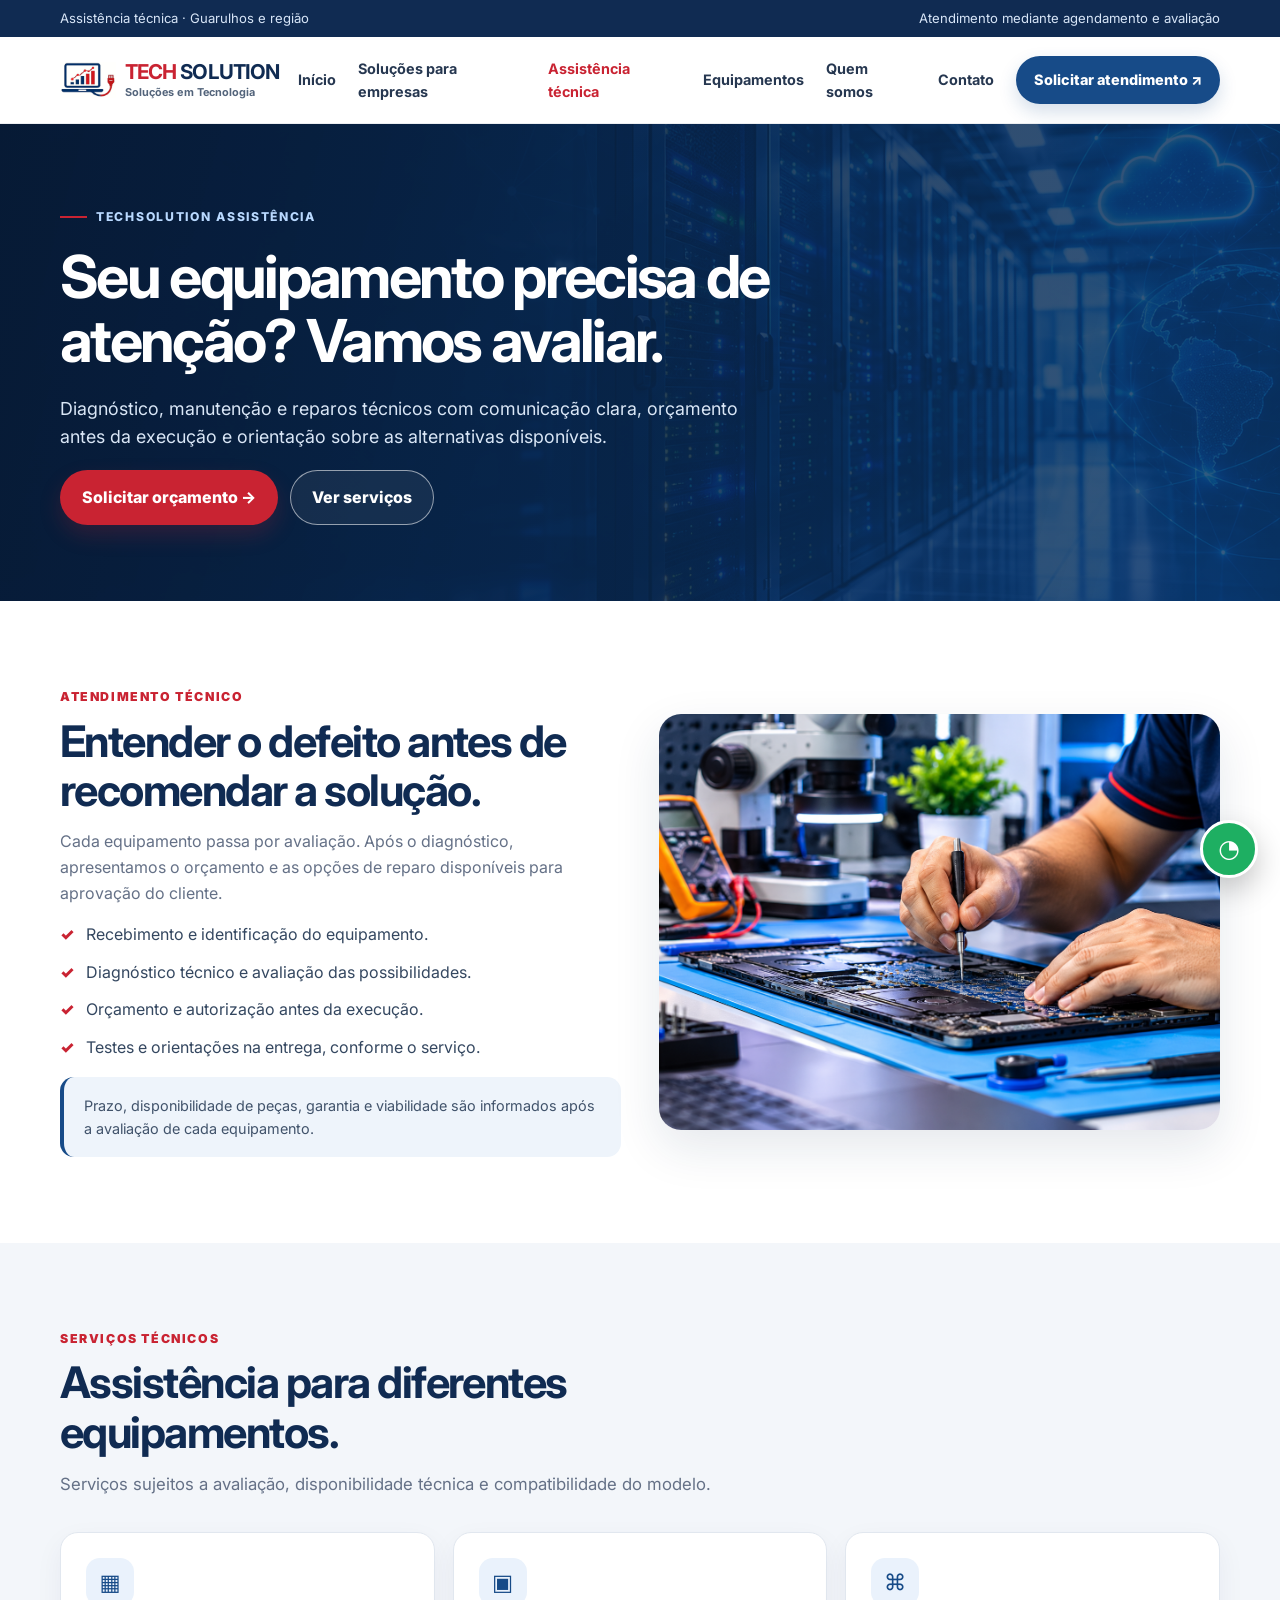
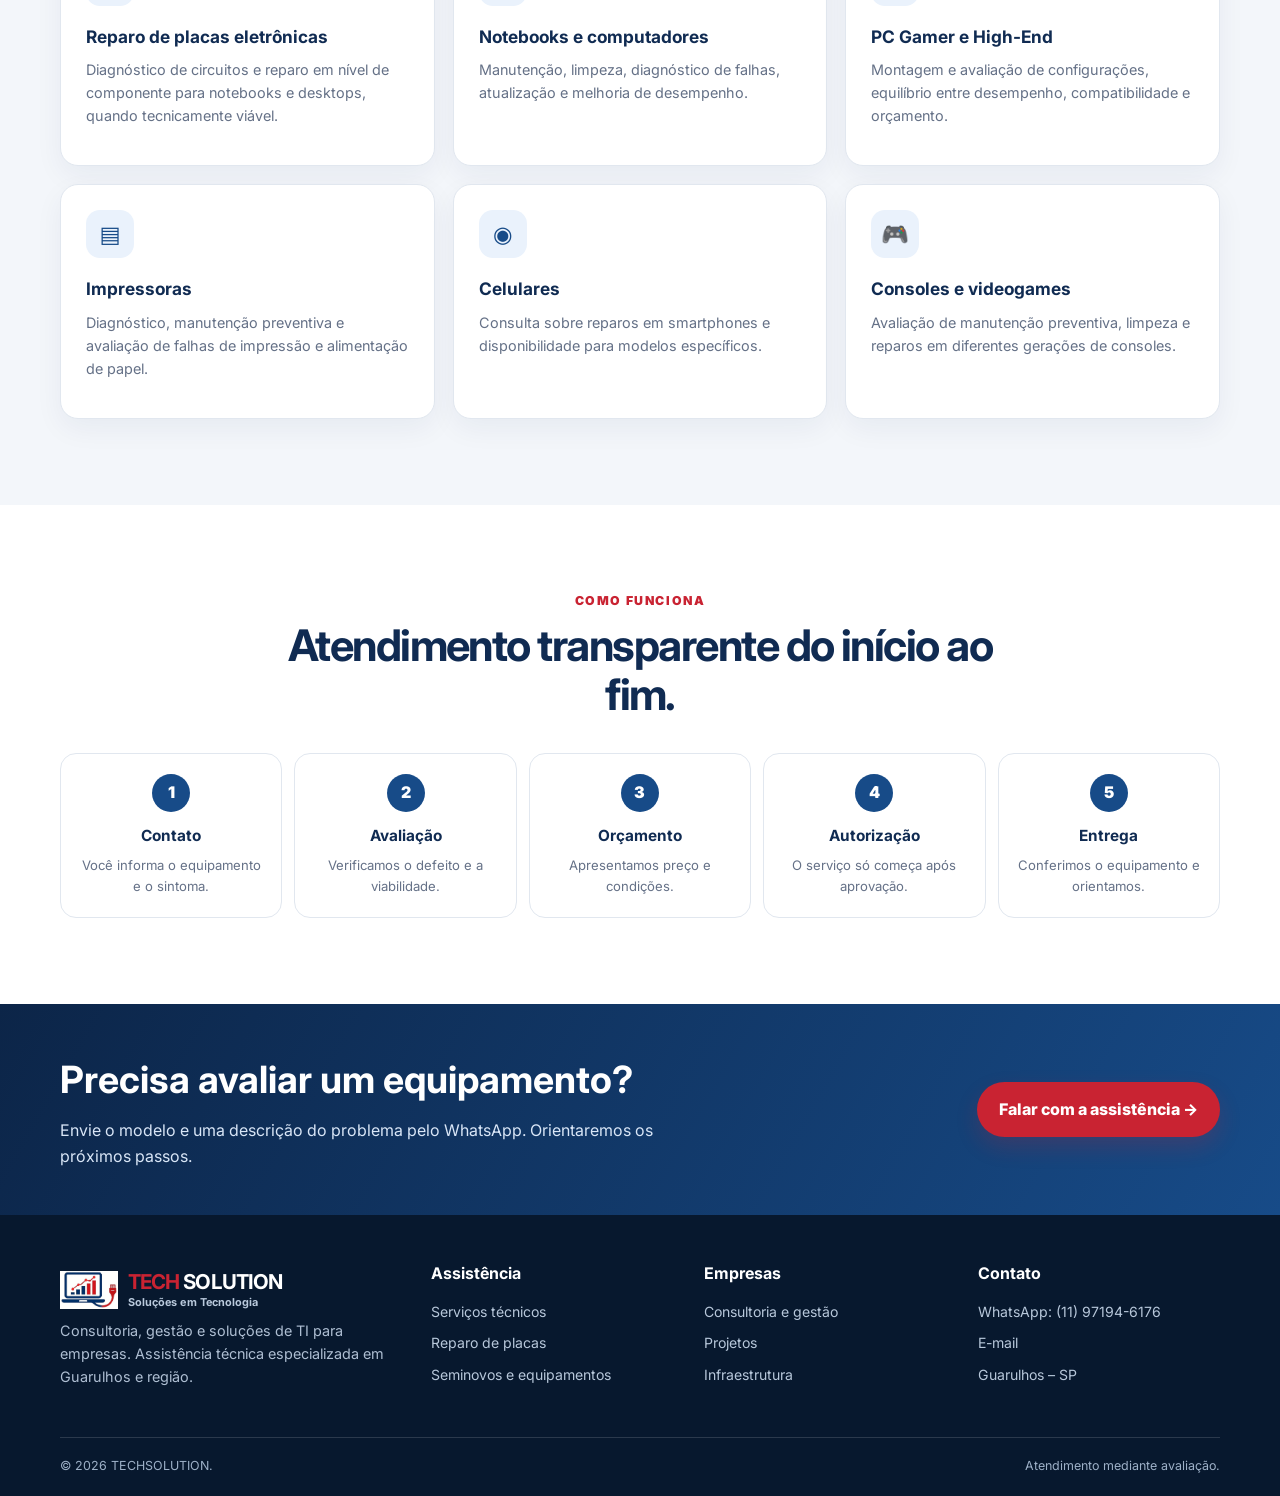
==== techsolution_site_v1/assistencia.html @ a8b88df7 "Backup inicial do projeto TECHSOLUTION" ====
<!doctype html><html lang="pt-BR"><head><meta charset="utf-8"><meta name="viewport" content="width=device-width, initial-scale=1"><meta name="description" content="Assistência técnica TECHSOLUTION em Guarulhos: diagnóstico, manutenção e reparos em notebooks, computadores, placas e equipamentos."><title>Assistência Técnica | TECHSOLUTION</title><link rel="preconnect" href="https://fonts.googleapis.com"><link rel="preconnect" href="https://fonts.gstatic.com" crossorigin><link href="https://fonts.googleapis.com/css2?family=Inter:wght@400;500;600;700;800;900&display=swap" rel="stylesheet"><link rel="stylesheet" href="assets/site.css"></head><body>
<div class="topline"><div class="container"><span>Assistência técnica · Guarulhos e região</span><span>Atendimento mediante agendamento e avaliação</span></div></div><header class="site-header"><div class="container nav-wrap"><a class="brand" href="index.html"><img src="assets/logo-simbolo.png" alt="Símbolo original da TECHSOLUTION"><span class="brand-copy"><b><i>TECH</i> SOLUTION</b><small>Soluções em Tecnologia</small></span></a><button class="menu-toggle" aria-expanded="false">☰ Menu</button><nav class="nav"><a href="index.html">Início</a><a href="empresas.html">Soluções para empresas</a><a class="active" href="assistencia.html">Assistência técnica</a><a href="equipamentos.html">Equipamentos</a><a href="sobre.html">Quem somos</a><a href="contato.html">Contato</a></nav><a class="nav-cta" href="https://wa.me/5511971946176?text=Ol%C3%A1%2C%20preciso%20de%20assist%C3%AAncia%20t%C3%A9cnica." target="_blank" rel="noopener">Solicitar atendimento ↗</a></div></header>
<main><section class="page-hero"><div class="container"><span class="eyebrow">TECHSOLUTION ASSISTÊNCIA</span><h1>Seu equipamento precisa de atenção? Vamos avaliar.</h1><p>Diagnóstico, manutenção e reparos técnicos com comunicação clara, orçamento antes da execução e orientação sobre as alternativas disponíveis.</p><div class="actions"><a class="btn btn-red" href="https://wa.me/5511971946176?text=Ol%C3%A1%2C%20gostaria%20de%20solicitar%20um%20or%C3%A7amento%20de%20assist%C3%AAncia%20t%C3%A9cnica." target="_blank" rel="noopener">Solicitar orçamento →</a><a class="btn btn-outline-light" href="#servicos">Ver serviços</a></div></div></section>
<section class="section"><div class="container two-col"><div><div class="kicker">Atendimento técnico</div><h2>Entender o defeito antes de recomendar a solução.</h2><p style="color:var(--muted)">Cada equipamento passa por avaliação. Após o diagnóstico, apresentamos o orçamento e as opções de reparo disponíveis para aprovação do cliente.</p><ul class="checklist"><li>Recebimento e identificação do equipamento.</li><li>Diagnóstico técnico e avaliação das possibilidades.</li><li>Orçamento e autorização antes da execução.</li><li>Testes e orientações na entrega, conforme o serviço.</li></ul><div class="notice">Prazo, disponibilidade de peças, garantia e viabilidade são informados após a avaliação de cada equipamento.</div></div><img class="service-photo" src="assets/assistencia-laboratorio.png" alt="Imagem ilustrativa de reparo técnico em placa eletrônica"></div></section>
<section class="section section-soft" id="servicos"><div class="container"><div class="section-head"><div class="kicker">Serviços técnicos</div><h2>Assistência para diferentes equipamentos.</h2><p>Serviços sujeitos a avaliação, disponibilidade técnica e compatibilidade do modelo.</p></div><div class="service-grid"><article class="service-card" id="placas"><div class="service-icon">▦</div><h3>Reparo de placas eletrônicas</h3><p>Diagnóstico de circuitos e reparo em nível de componente para notebooks e desktops, quando tecnicamente viável.</p></article><article class="service-card"><div class="service-icon">▣</div><h3>Notebooks e computadores</h3><p>Manutenção, limpeza, diagnóstico de falhas, atualização e melhoria de desempenho.</p></article><article class="service-card"><div class="service-icon">⌘</div><h3>PC Gamer e High-End</h3><p>Montagem e avaliação de configurações, equilíbrio entre desempenho, compatibilidade e orçamento.</p></article><article class="service-card"><div class="service-icon">▤</div><h3>Impressoras</h3><p>Diagnóstico, manutenção preventiva e avaliação de falhas de impressão e alimentação de papel.</p></article><article class="service-card"><div class="service-icon">◉</div><h3>Celulares</h3><p>Consulta sobre reparos em smartphones e disponibilidade para modelos específicos.</p></article><article class="service-card"><div class="service-icon">🎮</div><h3>Consoles e videogames</h3><p>Avaliação de manutenção preventiva, limpeza e reparos em diferentes gerações de consoles.</p></article></div></div></section>
<section class="section"><div class="container"><div class="section-head center"><div class="kicker">Como funciona</div><h2>Atendimento transparente do início ao fim.</h2></div><div class="process-grid"><div class="process-step"><div class="process-number">1</div><h3>Contato</h3><p>Você informa o equipamento e o sintoma.</p></div><div class="process-step"><div class="process-number">2</div><h3>Avaliação</h3><p>Verificamos o defeito e a viabilidade.</p></div><div class="process-step"><div class="process-number">3</div><h3>Orçamento</h3><p>Apresentamos preço e condições.</p></div><div class="process-step"><div class="process-number">4</div><h3>Autorização</h3><p>O serviço só começa após aprovação.</p></div><div class="process-step"><div class="process-number">5</div><h3>Entrega</h3><p>Conferimos o equipamento e orientamos.</p></div></div></div></section>
<section class="split-band"><div class="container"><div><h2>Precisa avaliar um equipamento?</h2><p>Envie o modelo e uma descrição do problema pelo WhatsApp. Orientaremos os próximos passos.</p></div><a class="btn btn-red" href="https://wa.me/5511971946176?text=Ol%C3%A1%2C%20quero%20avaliar%20um%20equipamento." target="_blank" rel="noopener">Falar com a assistência →</a></div></section></main>
<footer class="site-footer"><div class="container"><div class="footer-grid"><div class="footer-brand"><a class="brand" href="index.html"><img src="assets/logo-simbolo.png" alt="Símbolo TECHSOLUTION"><span class="brand-copy"><b><i>TECH</i> SOLUTION</b><small>Soluções em Tecnologia</small></span></a><p>Consultoria, gestão e soluções de TI para empresas. Assistência técnica especializada em Guarulhos e região.</p></div><div><h4>Assistência</h4><div class="footer-links"><a href="#servicos">Serviços técnicos</a><a href="#placas">Reparo de placas</a><a href="equipamentos.html">Seminovos e equipamentos</a></div></div><div><h4>Empresas</h4><div class="footer-links"><a href="empresas.html">Consultoria e gestão</a><a href="empresas.html#projetos">Projetos</a><a href="empresas.html#infraestrutura">Infraestrutura</a></div></div><div><h4>Contato</h4><div class="footer-links"><a href="https://wa.me/5511971946176">WhatsApp: (11) 97194-6176</a><a href="mailto:atendimento.techsolution@gmail.com">E-mail</a><span>Guarulhos – SP</span></div></div></div><div class="footer-bottom"><span>© <span data-year></span> TECHSOLUTION.</span><span>Atendimento mediante avaliação.</span></div></div></footer><a class="whatsapp-float" href="https://wa.me/5511971946176" aria-label="WhatsApp">◔</a><script src="assets/site.js"></script></body></html>
---- techsolution_site_v1/assets/site.css ----
:root{
  --navy:#102b52;--blue:#174b88;--blue2:#2367ad;--red:#c92332;--ink:#172338;--muted:#657187;
  --soft:#f3f6fa;--line:#e1e7ef;--white:#fff;--shadow:0 18px 48px rgba(16,43,82,.11);--radius:22px;
}
*{box-sizing:border-box}html{scroll-behavior:smooth}body{margin:0;font-family:Inter,Manrope,system-ui,-apple-system,"Segoe UI",sans-serif;color:var(--ink);background:#fff;line-height:1.6}a{color:inherit;text-decoration:none}img{max-width:100%;display:block}button,input,textarea,select{font:inherit}.container{width:min(1160px,calc(100% - 44px));margin:auto}.topline{background:var(--navy);color:#d8e6f8;font-size:.82rem;padding:8px 0}.topline .container{display:flex;justify-content:space-between;gap:16px;flex-wrap:wrap}.site-header{position:sticky;top:0;z-index:50;background:rgba(255,255,255,.96);backdrop-filter:blur(14px);border-bottom:1px solid rgba(16,43,82,.08)}.nav-wrap{min-height:86px;display:flex;align-items:center;justify-content:space-between;gap:22px}.brand{display:flex;align-items:center;min-width:205px}.brand img{width:205px;height:auto;max-height:68px;object-fit:contain;object-position:left center}.nav{display:flex;align-items:center;gap:22px;font-size:.9rem;font-weight:700;color:#263750}.nav a{transition:.2s}.nav a:hover,.nav a.active{color:var(--red)}.nav-cta{display:flex;align-items:center;gap:9px;background:var(--blue);color:#fff;padding:12px 18px;border-radius:999px;font-weight:800;font-size:.9rem;white-space:nowrap;box-shadow:0 8px 18px rgba(23,75,136,.18)}.menu-toggle{display:none;border:1px solid var(--line);background:#fff;border-radius:12px;padding:10px 12px;color:var(--navy);font-weight:800}.hero{position:relative;overflow:hidden;background:var(--navy);color:#fff;isolation:isolate}.hero:before{content:"";position:absolute;inset:0;background:linear-gradient(90deg,rgba(6,24,49,.97) 0%,rgba(8,35,72,.91) 43%,rgba(7,31,65,.18) 100%),url('hero-datacenter.png') center/cover no-repeat;z-index:-1}.hero-grid{min-height:520px;display:grid;grid-template-columns:1.04fr .96fr;align-items:center;gap:36px;padding:70px 0}.eyebrow{display:inline-flex;gap:9px;align-items:center;color:#b9d9ff;text-transform:uppercase;letter-spacing:.14em;font-weight:800;font-size:.76rem}.eyebrow:before{content:"";width:27px;height:2px;background:var(--red)}h1,h2,h3,p{margin-top:0}h1{font-size:clamp(2.35rem,5vw,4.2rem);line-height:1.08;letter-spacing:-.045em;margin:18px 0 22px;max-width:760px}h1 em{font-style:normal;color:#ff4c58}.hero-copy>p{font-size:1.18rem;color:#dbe8f8;max-width:610px;margin-bottom:28px}.actions{display:flex;flex-wrap:wrap;gap:12px}.btn{display:inline-flex;align-items:center;justify-content:center;gap:10px;padding:14px 21px;border-radius:999px;font-weight:800;border:1px solid transparent;transition:.2s;cursor:pointer}.btn:hover{transform:translateY(-2px)}.btn-red{background:var(--red);color:#fff;box-shadow:0 10px 22px rgba(201,35,50,.2)}.btn-outline-light{border-color:rgba(255,255,255,.55);color:#fff;background:rgba(255,255,255,.06)}.btn-blue{background:var(--blue);color:#fff}.btn-outline{border-color:#cbd7e5;color:var(--blue);background:#fff}.hero-note{margin-top:26px;display:flex;gap:18px;flex-wrap:wrap;color:#d2e1f4;font-size:.85rem}.hero-note span{display:flex;gap:8px;align-items:center}.hero-note b{color:#fff}.hero-visual{min-height:300px;display:flex;align-items:end;justify-content:flex-end}.hero-chip{background:rgba(8,25,50,.72);border:1px solid rgba(255,255,255,.22);backdrop-filter:blur(12px);border-radius:18px;padding:17px 20px;max-width:270px;box-shadow:0 20px 45px rgba(0,0,0,.2)}.hero-chip strong{display:block;font-size:1.3rem}.hero-chip span{font-size:.88rem;color:#d6e6f8}.trust-strip{background:#071b36;color:#fff}.trust-grid{display:grid;grid-template-columns:repeat(4,1fr)}.trust-item{padding:18px 16px;display:flex;gap:12px;align-items:center;border-right:1px solid rgba(255,255,255,.2);font-size:.9rem;font-weight:700}.trust-item:last-child{border:0}.trust-icon{font-size:1.25rem;color:#ff6670}.section{padding:86px 0}.section-soft{background:var(--soft)}.section-head{max-width:720px;margin-bottom:34px}.section-head.center{text-align:center;margin-left:auto;margin-right:auto}.kicker{color:var(--red);font-size:.77rem;font-weight:900;letter-spacing:.13em;text-transform:uppercase;margin-bottom:10px}.section h2{font-size:clamp(1.9rem,3.4vw,3rem);line-height:1.13;letter-spacing:-.035em;color:var(--navy);margin-bottom:14px}.section-head p{color:var(--muted);font-size:1.05rem;margin-bottom:0}.audience-grid{display:grid;grid-template-columns:1fr 1fr;gap:22px}.audience-card{display:grid;grid-template-columns:42% 58%;background:#fff;border:1px solid var(--line);border-radius:var(--radius);overflow:hidden;box-shadow:var(--shadow);min-height:275px}.audience-card img{height:100%;width:100%;object-fit:cover}.audience-content{padding:28px;display:flex;flex-direction:column;align-items:flex-start;justify-content:center}.audience-content .mini-label{font-size:.73rem;font-weight:900;text-transform:uppercase;letter-spacing:.12em;color:var(--red)}.audience-content h3{font-size:1.45rem;color:var(--navy);margin:8px 0}.audience-content p{color:var(--muted);font-size:.94rem;margin-bottom:18px}.about-grid{display:grid;grid-template-columns:.94fr 1.06fr;gap:52px;align-items:center}.founder-photo{position:relative}.founder-photo img{width:100%;aspect-ratio:1.45/1;object-fit:cover;object-position:center 38%;border-radius:26px;box-shadow:var(--shadow);border:7px solid #fff}.photo-note{font-size:.78rem;color:var(--muted);margin:10px 4px 0}.about-content p{color:var(--muted)}.founder-signature{border-left:3px solid var(--red);padding:3px 0 3px 16px;margin:24px 0}.founder-signature strong{display:block;color:var(--navy);font-size:1.05rem}.founder-signature span{color:var(--muted);font-size:.9rem}.feature-list{display:grid;grid-template-columns:1fr 1fr;gap:14px;margin-top:24px}.feature{display:flex;gap:11px;align-items:flex-start;font-weight:700;color:#31435c;font-size:.9rem}.feature i{font-style:normal;color:var(--red);font-weight:900}.service-grid{display:grid;grid-template-columns:repeat(3,1fr);gap:18px}.service-card{background:#fff;border:1px solid var(--line);border-radius:18px;padding:25px;box-shadow:0 10px 28px rgba(16,43,82,.055);transition:.2s}.service-card:hover{transform:translateY(-4px);box-shadow:var(--shadow)}.service-icon{width:48px;height:48px;border-radius:14px;background:#eaf2fc;color:var(--blue);display:grid;place-items:center;font-size:1.4rem;margin-bottom:17px}.service-card h3{color:var(--navy);font-size:1.08rem;margin-bottom:8px}.service-card p{color:var(--muted);font-size:.9rem;margin-bottom:13px}.text-link{font-weight:900;color:var(--blue);font-size:.89rem}.text-link:hover{color:var(--red)}.split-band{background:linear-gradient(120deg,#0c2548,#174b88);color:#fff;padding:46px 0}.split-band .container{display:flex;justify-content:space-between;align-items:center;gap:28px}.split-band h2{color:#fff;margin:0 0 8px;font-size:clamp(1.5rem,3vw,2.35rem)}.split-band p{margin:0;color:#d9e6f7;max-width:650px}.process-grid{display:grid;grid-template-columns:repeat(5,1fr);gap:12px}.process-step{background:#fff;border:1px solid var(--line);border-radius:16px;padding:20px 16px;text-align:center}.process-number{width:38px;height:38px;border-radius:50%;background:var(--blue);color:#fff;display:grid;place-items:center;margin:0 auto 12px;font-weight:900}.process-step h3{font-size:.96rem;color:var(--navy);margin-bottom:6px}.process-step p{font-size:.82rem;color:var(--muted);margin:0}.contact-grid{display:grid;grid-template-columns:.85fr 1.15fr;gap:26px}.contact-panel{background:var(--navy);color:#fff;border-radius:var(--radius);padding:32px}.contact-panel h2{color:#fff}.contact-panel p{color:#d4e3f5}.contact-detail{padding:14px 0;border-top:1px solid rgba(255,255,255,.15);font-size:.93rem}.contact-detail strong{display:block;color:#fff}.contact-form{background:#fff;border:1px solid var(--line);border-radius:var(--radius);padding:32px;box-shadow:var(--shadow)}.form-grid{display:grid;grid-template-columns:1fr 1fr;gap:16px}.field{display:flex;flex-direction:column;gap:7px}.field.full{grid-column:1/-1}.field label{font-weight:800;font-size:.85rem;color:#31435c}.field input,.field select,.field textarea{border:1px solid #d4deea;background:#fbfcfe;border-radius:11px;padding:13px 14px;outline:none;color:var(--ink)}.field input:focus,.field select:focus,.field textarea:focus{border-color:var(--blue2);box-shadow:0 0 0 3px rgba(35,103,173,.1)}.field textarea{min-height:120px;resize:vertical}.form-help{font-size:.78rem;color:var(--muted);margin:12px 0 18px}.site-footer{background:#07182e;color:#d7e3f3;padding:46px 0 20px}.footer-grid{display:grid;grid-template-columns:1.4fr 1fr 1fr 1fr;gap:32px}.footer-brand img{width:190px;background:#fff;border-radius:8px;padding:5px;margin-bottom:14px}.footer-brand p{max-width:340px;color:#aebed2;font-size:.9rem}.site-footer h4{color:#fff;margin:0 0 14px}.footer-links{display:grid;gap:9px;font-size:.88rem;color:#b7c7da}.footer-links a:hover{color:#fff}.footer-bottom{border-top:1px solid rgba(255,255,255,.14);margin-top:34px;padding-top:18px;display:flex;justify-content:space-between;gap:14px;flex-wrap:wrap;font-size:.78rem;color:#9db0c7}.whatsapp-float{position:fixed;right:22px;bottom:22px;z-index:45;background:#1eaf62;color:#fff;width:58px;height:58px;border-radius:50%;display:grid;place-items:center;font-size:1.55rem;box-shadow:0 12px 30px rgba(0,0,0,.22);border:3px solid #fff}.page-hero{background:linear-gradient(105deg,rgba(7,26,53,.96),rgba(10,54,103,.8)),url('hero-datacenter.png') center/cover;color:#fff;padding:76px 0}.page-hero h1{font-size:clamp(2.2rem,4.8vw,3.7rem);max-width:800px}.page-hero p{color:#d9e6f6;font-size:1.12rem;max-width:720px}.two-col{display:grid;grid-template-columns:1fr 1fr;gap:38px;align-items:center}.checklist{padding:0;list-style:none;display:grid;gap:12px}.checklist li{display:flex;gap:12px;color:#344760}.checklist li:before{content:"✓";font-weight:900;color:var(--red)}.notice{padding:17px 20px;border-radius:14px;background:#eef4fb;border-left:4px solid var(--blue);color:#41536b;font-size:.9rem}.service-photo{width:100%;border-radius:22px;box-shadow:var(--shadow);aspect-ratio:1.35/1;object-fit:cover}.legal-note{font-size:.78rem;color:var(--muted)}@media(max-width:980px){.nav{gap:12px;font-size:.82rem}.nav-wrap{gap:12px}.brand img{width:175px}.nav-cta{padding:11px 14px}.hero-grid{grid-template-columns:1fr;min-height:480px}.hero-visual{min-height:100px;justify-content:flex-start}.audience-card{grid-template-columns:1fr}.audience-card img{height:160px}.about-grid{gap:30px}.service-grid{grid-template-columns:repeat(2,1fr)}.footer-grid{grid-template-columns:1fr 1fr}.process-grid{grid-template-columns:repeat(3,1fr)}}@media(max-width:760px){.topline .container{justify-content:center;text-align:center}.nav-wrap{min-height:74px}.menu-toggle{display:block}.nav{display:none;position:absolute;left:0;right:0;top:74px;padding:18px 22px 22px;background:#fff;border-bottom:1px solid var(--line);box-shadow:0 18px 28px rgba(16,43,82,.1);flex-direction:column;align-items:stretch}.nav.open{display:flex}.nav a{padding:9px 0}.nav-cta{display:none}.brand img{width:170px}.hero-grid{padding:56px 0}.hero-copy>p{font-size:1.05rem}.trust-grid{grid-template-columns:1fr 1fr}.trust-item:nth-child(2){border-right:0}.trust-item{font-size:.82rem;padding:14px 8px}.section{padding:64px 0}.audience-grid,.about-grid,.contact-grid,.two-col{grid-template-columns:1fr}.audience-card{grid-template-columns:40% 60%;min-height:220px}.audience-card img{height:100%}.audience-content{padding:20px}.about-grid{gap:26px}.about-content{order:-1}.feature-list{grid-template-columns:1fr 1fr}.service-grid{grid-template-columns:1fr 1fr}.split-band .container{align-items:flex-start;flex-direction:column}.process-grid{grid-template-columns:1fr 1fr}.form-grid{grid-template-columns:1fr}.field.full{grid-column:auto}.contact-panel,.contact-form{padding:24px}.footer-grid{grid-template-columns:1fr 1fr}}@media(max-width:480px){.container{width:min(100% - 30px,1160px)}.audience-card{grid-template-columns:1fr}.audience-card img{height:150px}.service-grid{grid-template-columns:1fr}.feature-list{grid-template-columns:1fr}.process-grid{grid-template-columns:1fr}.footer-grid{grid-template-columns:1fr}.footer-brand img{width:175px}.hero h1{font-size:2.4rem}.hero-note{gap:10px}.actions .btn{width:100%}.whatsapp-float{width:54px;height:54px;right:14px;bottom:14px}}
/* Brand lockup: original emblem with a clean text treatment for horizontal navigation. */
.site-header .brand{gap:9px;min-width:205px}.site-header .brand img{width:56px;height:58px;max-height:none;object-fit:contain}.brand-copy{display:flex;flex-direction:column;line-height:1.02}.brand-copy b{font-size:1.28rem;letter-spacing:-.045em;color:var(--navy);white-space:nowrap}.brand-copy b i{font-style:normal;color:var(--red)}.brand-copy small{font-size:.68rem;color:#53647b;font-weight:700;letter-spacing:.005em;margin-top:4px}.footer-brand .brand{gap:10px;align-items:center}.footer-brand .brand img{width:58px;height:58px;object-fit:contain;background:transparent;padding:0;margin:0}.footer-brand .brand-copy b{color:#fff}.footer-brand .brand-copy small{color:#b9c9dc}
@media(max-width:980px){.site-header .brand{min-width:188px}.site-header .brand img{width:51px;height:54px}.brand-copy b{font-size:1.16rem}}
@media(max-width:760px){.site-header .brand{min-width:0}.site-header .brand img{width:48px;height:50px}.brand-copy b{font-size:1.1rem}.brand-copy small{font-size:.62rem}}
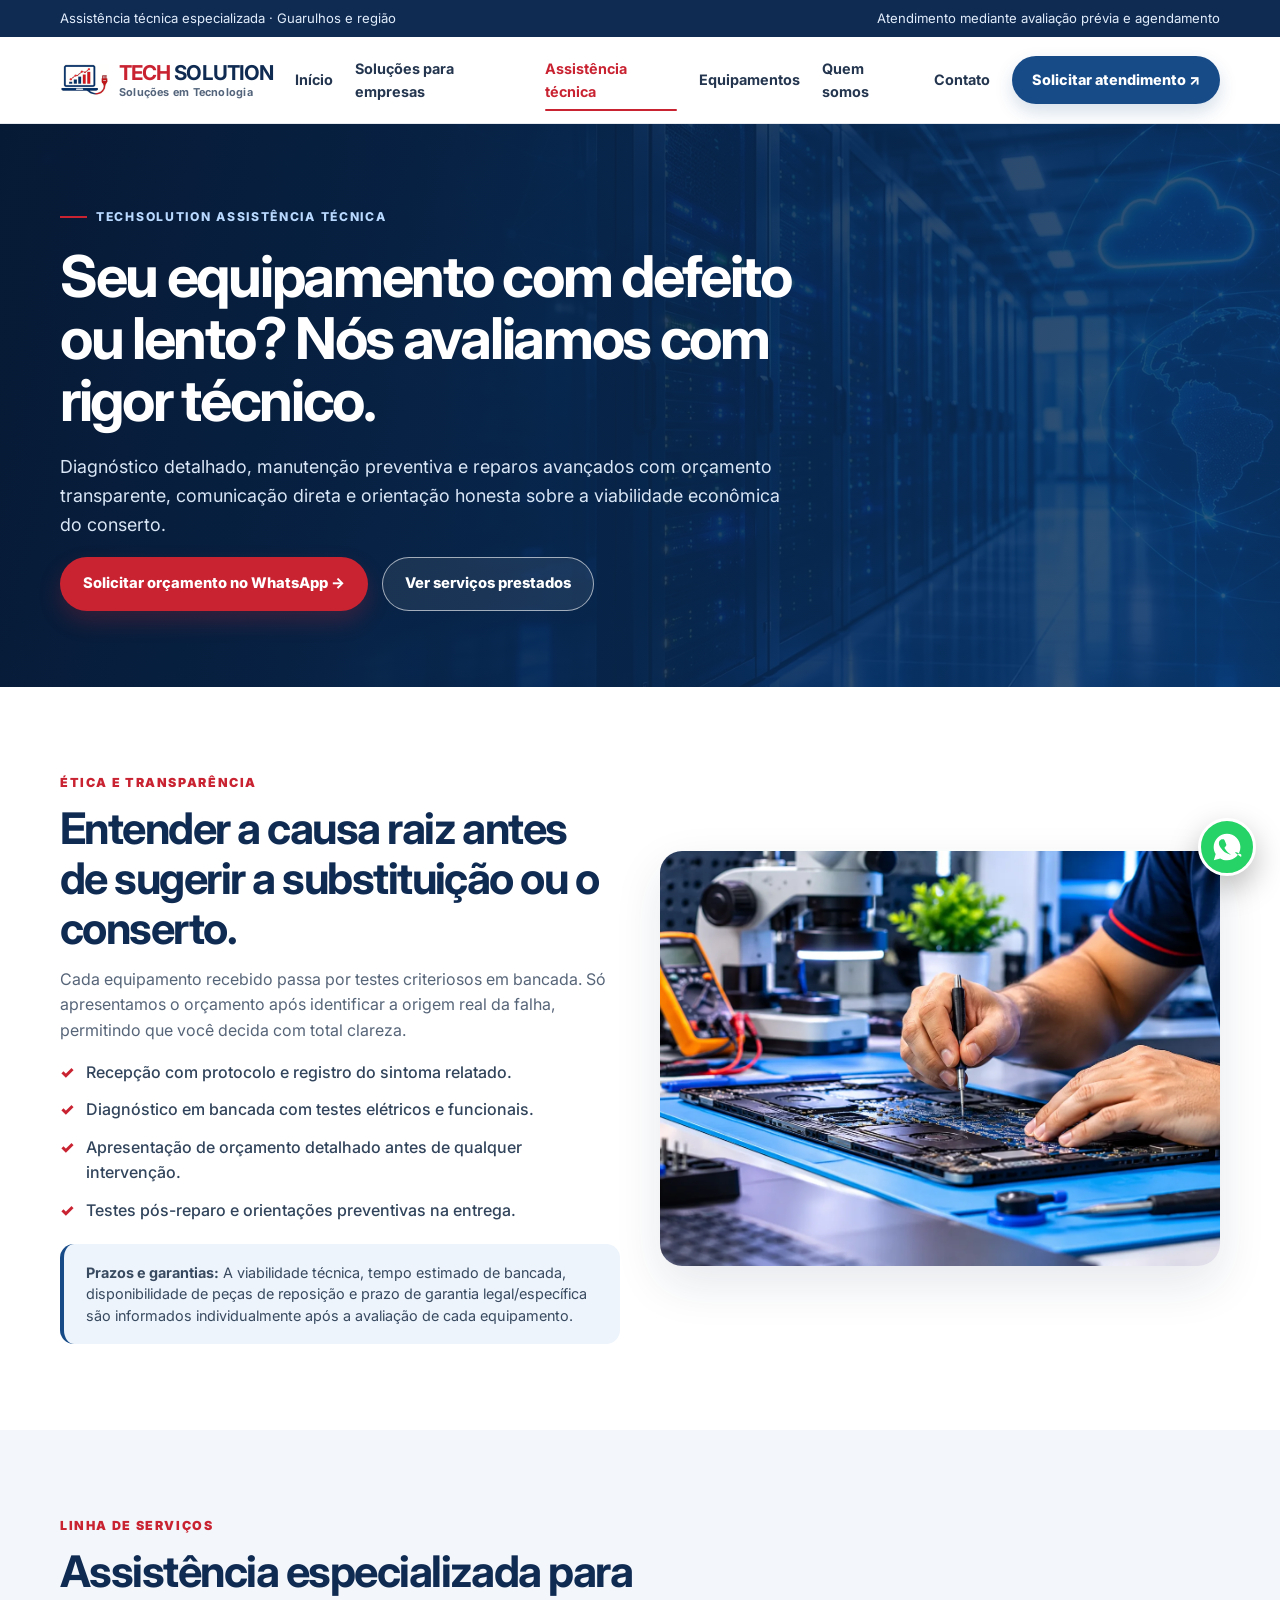
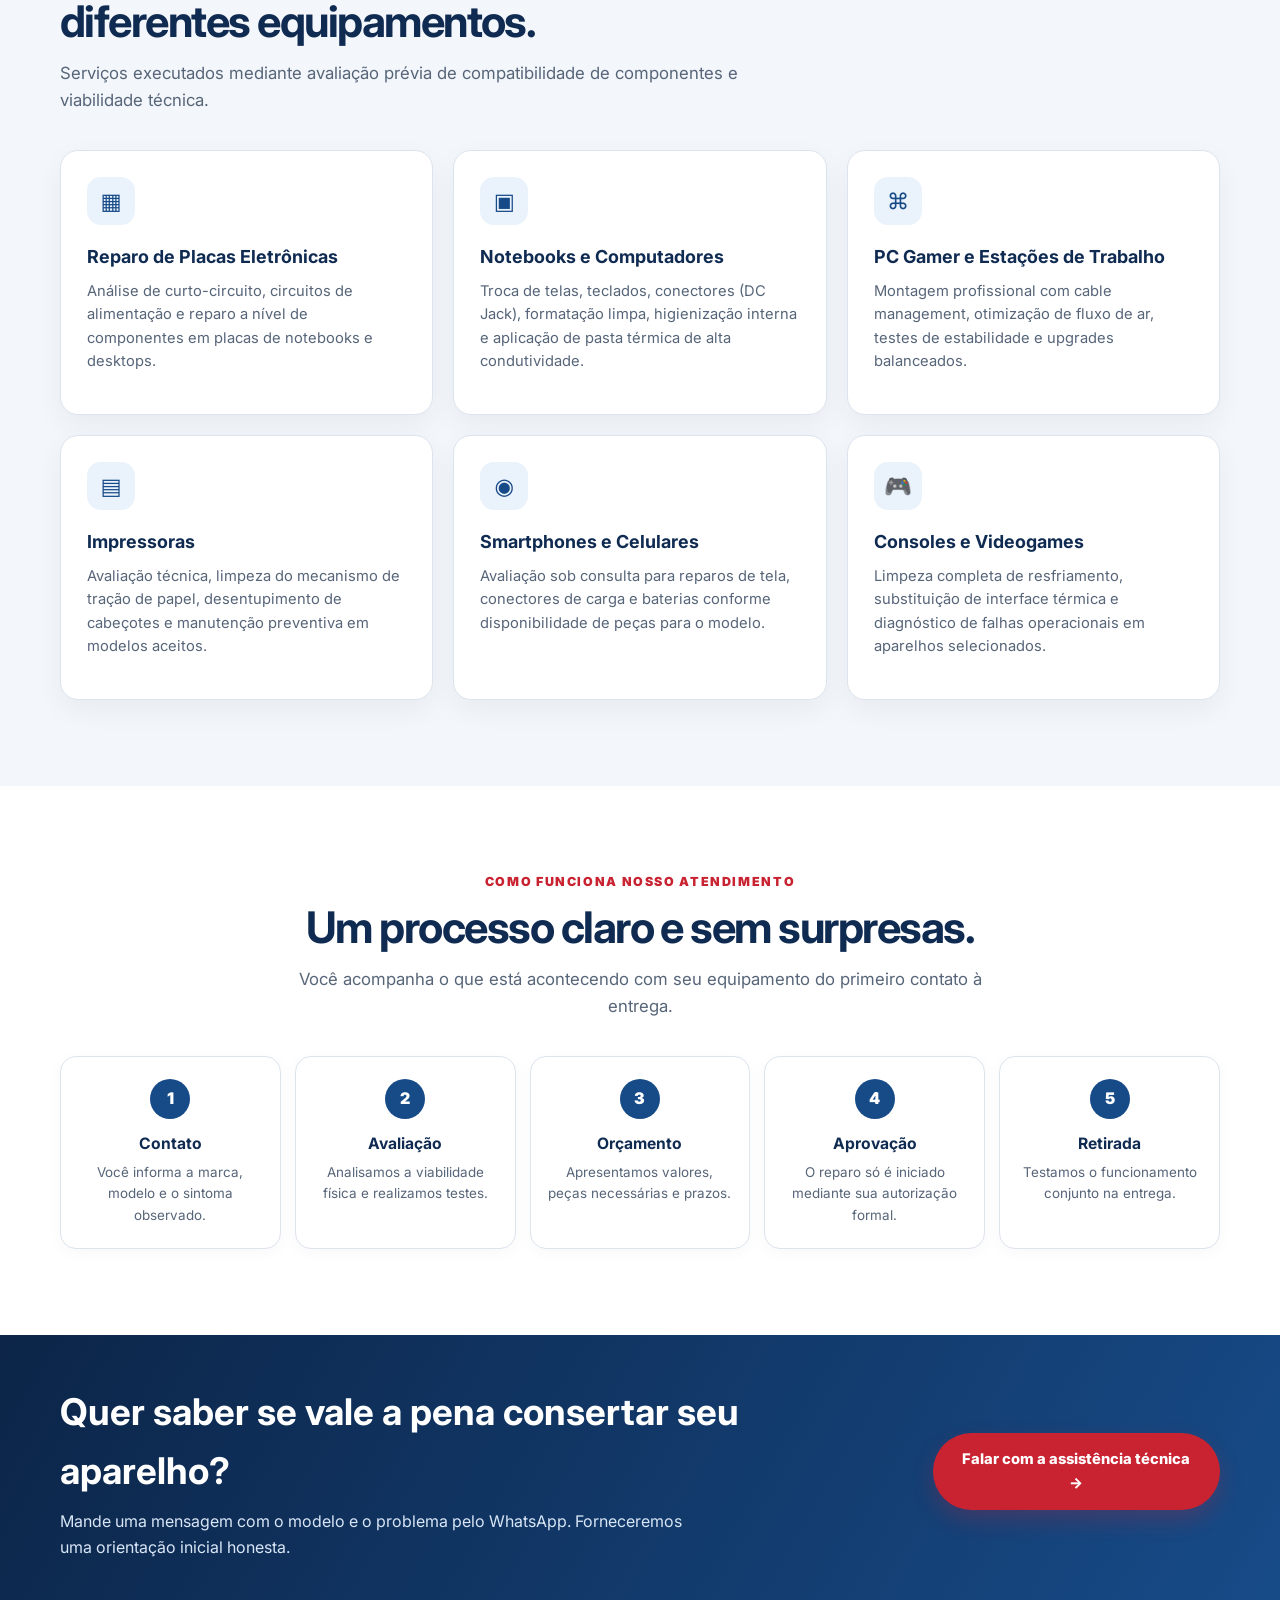
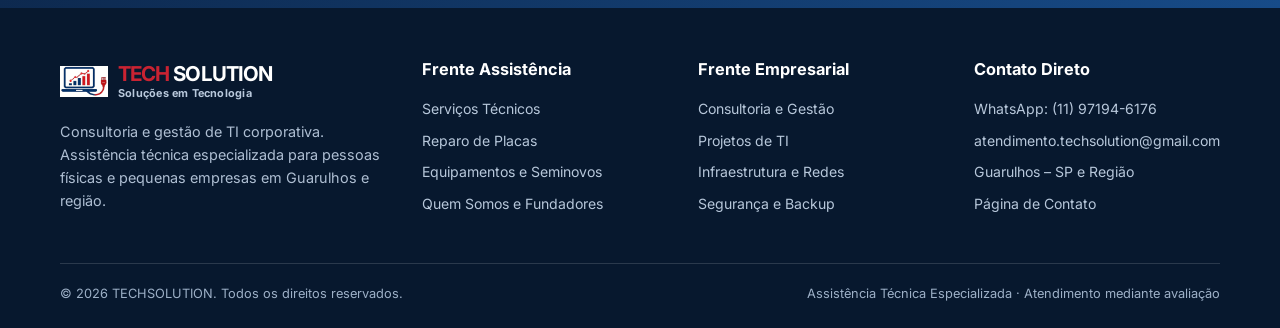
==== commit 07cf9484: "feat(techsolution): aprimoramentos de SEO, acessibilidade, imagens WebP, formulários e semântica B2B" ====
--- a/techsolution_site_v1/assistencia.html
+++ b/techsolution_site_v1/assistencia.html
@@ -1,8 +1,257 @@
-<!doctype html><html lang="pt-BR"><head><meta charset="utf-8"><meta name="viewport" content="width=device-width, initial-scale=1"><meta name="description" content="Assistência técnica TECHSOLUTION em Guarulhos: diagnóstico, manutenção e reparos em notebooks, computadores, placas e equipamentos."><title>Assistência Técnica | TECHSOLUTION</title><link rel="preconnect" href="https://fonts.googleapis.com"><link rel="preconnect" href="https://fonts.gstatic.com" crossorigin><link href="https://fonts.googleapis.com/css2?family=Inter:wght@400;500;600;700;800;900&display=swap" rel="stylesheet"><link rel="stylesheet" href="assets/site.css"></head><body>
-<div class="topline"><div class="container"><span>Assistência técnica · Guarulhos e região</span><span>Atendimento mediante agendamento e avaliação</span></div></div><header class="site-header"><div class="container nav-wrap"><a class="brand" href="index.html"><img src="assets/logo-simbolo.png" alt="Símbolo original da TECHSOLUTION"><span class="brand-copy"><b><i>TECH</i> SOLUTION</b><small>Soluções em Tecnologia</small></span></a><button class="menu-toggle" aria-expanded="false">☰ Menu</button><nav class="nav"><a href="index.html">Início</a><a href="empresas.html">Soluções para empresas</a><a class="active" href="assistencia.html">Assistência técnica</a><a href="equipamentos.html">Equipamentos</a><a href="sobre.html">Quem somos</a><a href="contato.html">Contato</a></nav><a class="nav-cta" href="https://wa.me/5511971946176?text=Ol%C3%A1%2C%20preciso%20de%20assist%C3%AAncia%20t%C3%A9cnica." target="_blank" rel="noopener">Solicitar atendimento ↗</a></div></header>
-<main><section class="page-hero"><div class="container"><span class="eyebrow">TECHSOLUTION ASSISTÊNCIA</span><h1>Seu equipamento precisa de atenção? Vamos avaliar.</h1><p>Diagnóstico, manutenção e reparos técnicos com comunicação clara, orçamento antes da execução e orientação sobre as alternativas disponíveis.</p><div class="actions"><a class="btn btn-red" href="https://wa.me/5511971946176?text=Ol%C3%A1%2C%20gostaria%20de%20solicitar%20um%20or%C3%A7amento%20de%20assist%C3%AAncia%20t%C3%A9cnica." target="_blank" rel="noopener">Solicitar orçamento →</a><a class="btn btn-outline-light" href="#servicos">Ver serviços</a></div></div></section>
-<section class="section"><div class="container two-col"><div><div class="kicker">Atendimento técnico</div><h2>Entender o defeito antes de recomendar a solução.</h2><p style="color:var(--muted)">Cada equipamento passa por avaliação. Após o diagnóstico, apresentamos o orçamento e as opções de reparo disponíveis para aprovação do cliente.</p><ul class="checklist"><li>Recebimento e identificação do equipamento.</li><li>Diagnóstico técnico e avaliação das possibilidades.</li><li>Orçamento e autorização antes da execução.</li><li>Testes e orientações na entrega, conforme o serviço.</li></ul><div class="notice">Prazo, disponibilidade de peças, garantia e viabilidade são informados após a avaliação de cada equipamento.</div></div><img class="service-photo" src="assets/assistencia-laboratorio.png" alt="Imagem ilustrativa de reparo técnico em placa eletrônica"></div></section>
-<section class="section section-soft" id="servicos"><div class="container"><div class="section-head"><div class="kicker">Serviços técnicos</div><h2>Assistência para diferentes equipamentos.</h2><p>Serviços sujeitos a avaliação, disponibilidade técnica e compatibilidade do modelo.</p></div><div class="service-grid"><article class="service-card" id="placas"><div class="service-icon">▦</div><h3>Reparo de placas eletrônicas</h3><p>Diagnóstico de circuitos e reparo em nível de componente para notebooks e desktops, quando tecnicamente viável.</p></article><article class="service-card"><div class="service-icon">▣</div><h3>Notebooks e computadores</h3><p>Manutenção, limpeza, diagnóstico de falhas, atualização e melhoria de desempenho.</p></article><article class="service-card"><div class="service-icon">⌘</div><h3>PC Gamer e High-End</h3><p>Montagem e avaliação de configurações, equilíbrio entre desempenho, compatibilidade e orçamento.</p></article><article class="service-card"><div class="service-icon">▤</div><h3>Impressoras</h3><p>Diagnóstico, manutenção preventiva e avaliação de falhas de impressão e alimentação de papel.</p></article><article class="service-card"><div class="service-icon">◉</div><h3>Celulares</h3><p>Consulta sobre reparos em smartphones e disponibilidade para modelos específicos.</p></article><article class="service-card"><div class="service-icon">🎮</div><h3>Consoles e videogames</h3><p>Avaliação de manutenção preventiva, limpeza e reparos em diferentes gerações de consoles.</p></article></div></div></section>
-<section class="section"><div class="container"><div class="section-head center"><div class="kicker">Como funciona</div><h2>Atendimento transparente do início ao fim.</h2></div><div class="process-grid"><div class="process-step"><div class="process-number">1</div><h3>Contato</h3><p>Você informa o equipamento e o sintoma.</p></div><div class="process-step"><div class="process-number">2</div><h3>Avaliação</h3><p>Verificamos o defeito e a viabilidade.</p></div><div class="process-step"><div class="process-number">3</div><h3>Orçamento</h3><p>Apresentamos preço e condições.</p></div><div class="process-step"><div class="process-number">4</div><h3>Autorização</h3><p>O serviço só começa após aprovação.</p></div><div class="process-step"><div class="process-number">5</div><h3>Entrega</h3><p>Conferimos o equipamento e orientamos.</p></div></div></div></section>
-<section class="split-band"><div class="container"><div><h2>Precisa avaliar um equipamento?</h2><p>Envie o modelo e uma descrição do problema pelo WhatsApp. Orientaremos os próximos passos.</p></div><a class="btn btn-red" href="https://wa.me/5511971946176?text=Ol%C3%A1%2C%20quero%20avaliar%20um%20equipamento." target="_blank" rel="noopener">Falar com a assistência →</a></div></section></main>
-<footer class="site-footer"><div class="container"><div class="footer-grid"><div class="footer-brand"><a class="brand" href="index.html"><img src="assets/logo-simbolo.png" alt="Símbolo TECHSOLUTION"><span class="brand-copy"><b><i>TECH</i> SOLUTION</b><small>Soluções em Tecnologia</small></span></a><p>Consultoria, gestão e soluções de TI para empresas. Assistência técnica especializada em Guarulhos e região.</p></div><div><h4>Assistência</h4><div class="footer-links"><a href="#servicos">Serviços técnicos</a><a href="#placas">Reparo de placas</a><a href="equipamentos.html">Seminovos e equipamentos</a></div></div><div><h4>Empresas</h4><div class="footer-links"><a href="empresas.html">Consultoria e gestão</a><a href="empresas.html#projetos">Projetos</a><a href="empresas.html#infraestrutura">Infraestrutura</a></div></div><div><h4>Contato</h4><div class="footer-links"><a href="https://wa.me/5511971946176">WhatsApp: (11) 97194-6176</a><a href="mailto:atendimento.techsolution@gmail.com">E-mail</a><span>Guarulhos – SP</span></div></div></div><div class="footer-bottom"><span>© <span data-year></span> TECHSOLUTION.</span><span>Atendimento mediante avaliação.</span></div></div></footer><a class="whatsapp-float" href="https://wa.me/5511971946176" aria-label="WhatsApp">◔</a><script src="assets/site.js"></script></body></html>
+<!doctype html>
+<html lang="pt-BR">
+<head>
+  <meta charset="utf-8">
+  <meta name="viewport" content="width=device-width, initial-scale=1">
+  <meta name="description" content="Assistência técnica especializada em Guarulhos: conserto e manutenção de notebooks, computadores, reparo de placas eletrônicas e PC Gamer com a TECHSOLUTION.">
+  <meta name="theme-color" content="#102b52">
+  <title>Assistência Técnica Especializada | TECHSOLUTION</title>
+
+  <!-- Canonical & SEO -->
+  <link rel="canonical" href="https://techsolution.com.br/assistencia.html">
+  <meta name="robots" content="index, follow">
+
+  <!-- Open Graph -->
+  <meta property="og:type" content="website">
+  <meta property="og:url" content="https://techsolution.com.br/assistencia.html">
+  <meta property="og:title" content="Assistência Técnica Especializada | TECHSOLUTION">
+  <meta property="og:description" content="Manutenção técnica com diagnóstico claro, orçamento prévio e reparos especializados em computadores e placas.">
+  <meta property="og:image" content="https://techsolution.com.br/assets/assistencia-laboratorio.png">
+
+  <!-- Favicons -->
+  <link rel="icon" type="image/png" href="assets/logo-simbolo.png">
+
+  <!-- Fontes -->
+  <link rel="preconnect" href="https://fonts.googleapis.com">
+  <link rel="preconnect" href="https://fonts.gstatic.com" crossorigin>
+  <link href="https://fonts.googleapis.com/css2?family=Inter:wght@400;500;600;700;800;900&display=swap" rel="stylesheet">
+  
+  <link rel="stylesheet" href="assets/site.css">
+</head>
+<body>
+<a href="#conteudo-principal" class="skip-link">Pular para o conteúdo principal</a>
+
+<div class="topline">
+  <div class="container">
+    <span>Assistência técnica especializada · Guarulhos e região</span>
+    <span>Atendimento mediante avaliação prévia e agendamento</span>
+  </div>
+</div>
+
+<header class="site-header">
+  <div class="container nav-wrap">
+    <a class="brand" href="index.html" aria-label="TECHSOLUTION início">
+      <picture>
+        <source srcset="assets/logo-simbolo.webp" type="image/webp">
+        <img src="assets/logo-simbolo.png" alt="Símbolo oficial da TECHSOLUTION" width="52" height="54">
+      </picture>
+      <span class="brand-copy">
+        <b><i>TECH</i> SOLUTION</b>
+        <small>Soluções em Tecnologia</small>
+      </span>
+    </a>
+
+    <button class="menu-toggle" aria-expanded="false" aria-label="Abrir menu de navegação">☰ Menu</button>
+
+    <nav class="nav" aria-label="Navegação principal">
+      <a href="index.html">Início</a>
+      <a href="empresas.html">Soluções para empresas</a>
+      <a class="active" href="assistencia.html" aria-current="page">Assistência técnica</a>
+      <a href="equipamentos.html">Equipamentos</a>
+      <a href="sobre.html">Quem somos</a>
+      <a href="contato.html">Contato</a>
+    </nav>
+
+    <a class="nav-cta" href="https://wa.me/5511971946176?text=Ol%C3%A1%2C%20preciso%20de%20assist%C3%AAncia%20t%C3%A9cnica%20para%20meu%20equipamento." target="_blank" rel="noopener noreferrer">Solicitar atendimento ↗</a>
+  </div>
+</header>
+
+<main id="conteudo-principal">
+  <section class="page-hero">
+    <div class="container">
+      <span class="eyebrow">TECHSOLUTION ASSISTÊNCIA TÉCNICA</span>
+      <h1>Seu equipamento com defeito ou lento? Nós avaliamos com rigor técnico.</h1>
+      <p>Diagnóstico detalhado, manutenção preventiva e reparos avançados com orçamento transparente, comunicação direta e orientação honesta sobre a viabilidade econômica do conserto.</p>
+      <div class="actions">
+        <a class="btn btn-red" href="https://wa.me/5511971946176?text=Ol%C3%A1%2C%20gostaria%20de%20solicitar%20um%20diagn%C3%B3stico%20de%20assist%C3%AAncia%20t%C3%A9cnica." target="_blank" rel="noopener noreferrer">Solicitar orçamento no WhatsApp →</a>
+        <a class="btn btn-outline-light" href="#servicos">Ver serviços prestados</a>
+      </div>
+    </div>
+  </section>
+
+  <section class="section">
+    <div class="container two-col">
+      <div>
+        <div class="kicker">Ética e transparência</div>
+        <h2>Entender a causa raiz antes de sugerir a substituição ou o conserto.</h2>
+        <p style="color:var(--muted)">Cada equipamento recebido passa por testes criteriosos em bancada. Só apresentamos o orçamento após identificar a origem real da falha, permitindo que você decida com total clareza.</p>
+        <ul class="checklist">
+          <li>Recepção com protocolo e registro do sintoma relatado.</li>
+          <li>Diagnóstico em bancada com testes elétricos e funcionais.</li>
+          <li>Apresentação de orçamento detalhado antes de qualquer intervenção.</li>
+          <li>Testes pós-reparo e orientações preventivas na entrega.</li>
+        </ul>
+        <div class="notice">
+          <strong>Prazos e garantias:</strong> A viabilidade técnica, tempo estimado de bancada, disponibilidade de peças de reposição e prazo de garantia legal/específica são informados individualmente após a avaliação de cada equipamento.
+        </div>
+      </div>
+      <div>
+        <picture>
+          <source srcset="assets/assistencia-laboratorio.webp" type="image/webp">
+          <img class="service-photo" src="assets/assistencia-laboratorio.png" alt="Imagem ilustrativa de laboratório técnico com manutenção em circuitos" loading="lazy" width="600" height="420">
+        </picture>
+      </div>
+    </div>
+  </section>
+
+  <section class="section section-soft" id="servicos">
+    <div class="container">
+      <div class="section-head">
+        <div class="kicker">Linha de Serviços</div>
+        <h2>Assistência especializada para diferentes equipamentos.</h2>
+        <p>Serviços executados mediante avaliação prévia de compatibilidade de componentes e viabilidade técnica.</p>
+      </div>
+
+      <div class="service-grid">
+        <article class="service-card" id="placas">
+          <div class="service-icon" aria-hidden="true">▦</div>
+          <h3>Reparo de Placas Eletrônicas</h3>
+          <p>Análise de curto-circuito, circuitos de alimentação e reparo a nível de componentes em placas de notebooks e desktops.</p>
+        </article>
+        <article class="service-card">
+          <div class="service-icon" aria-hidden="true">▣</div>
+          <h3>Notebooks e Computadores</h3>
+          <p>Troca de telas, teclados, conectores (DC Jack), formatação limpa, higienização interna e aplicação de pasta térmica de alta condutividade.</p>
+        </article>
+        <article class="service-card">
+          <div class="service-icon" aria-hidden="true">⌘</div>
+          <h3>PC Gamer e Estações de Trabalho</h3>
+          <p>Montagem profissional com cable management, otimização de fluxo de ar, testes de estabilidade e upgrades balanceados.</p>
+        </article>
+        <article class="service-card">
+          <div class="service-icon" aria-hidden="true">▤</div>
+          <h3>Impressoras</h3>
+          <p>Avaliação técnica, limpeza do mecanismo de tração de papel, desentupimento de cabeçotes e manutenção preventiva em modelos aceitos.</p>
+        </article>
+        <article class="service-card">
+          <div class="service-icon" aria-hidden="true">◉</div>
+          <h3>Smartphones e Celulares</h3>
+          <p>Avaliação sob consulta para reparos de tela, conectores de carga e baterias conforme disponibilidade de peças para o modelo.</p>
+        </article>
+        <article class="service-card">
+          <div class="service-icon" aria-hidden="true">🎮</div>
+          <h3>Consoles e Videogames</h3>
+          <p>Limpeza completa de resfriamento, substituição de interface térmica e diagnóstico de falhas operacionais em aparelhos selecionados.</p>
+        </article>
+      </div>
+    </div>
+  </section>
+
+  <section class="section">
+    <div class="container">
+      <div class="section-head center">
+        <div class="kicker">Como funciona nosso atendimento</div>
+        <h2>Um processo claro e sem surpresas.</h2>
+        <p>Você acompanha o que está acontecendo com seu equipamento do primeiro contato à entrega.</p>
+      </div>
+      <div class="process-grid">
+        <div class="process-step">
+          <div class="process-number">1</div>
+          <h3>Contato</h3>
+          <p>Você informa a marca, modelo e o sintoma observado.</p>
+        </div>
+        <div class="process-step">
+          <div class="process-number">2</div>
+          <h3>Avaliação</h3>
+          <p>Analisamos a viabilidade física e realizamos testes.</p>
+        </div>
+        <div class="process-step">
+          <div class="process-number">3</div>
+          <h3>Orçamento</h3>
+          <p>Apresentamos valores, peças necessárias e prazos.</p>
+        </div>
+        <div class="process-step">
+          <div class="process-number">4</div>
+          <h3>Aprovação</h3>
+          <p>O reparo só é iniciado mediante sua autorização formal.</p>
+        </div>
+        <div class="process-step">
+          <div class="process-number">5</div>
+          <h3>Retirada</h3>
+          <p>Testamos o funcionamento conjunto na entrega.</p>
+        </div>
+      </div>
+    </div>
+  </section>
+
+  <section class="split-band">
+    <div class="container">
+      <div>
+        <h2>Quer saber se vale a pena consertar seu aparelho?</h2>
+        <p>Mande uma mensagem com o modelo e o problema pelo WhatsApp. Forneceremos uma orientação inicial honesta.</p>
+      </div>
+      <a class="btn btn-red" href="https://wa.me/5511971946176?text=Ol%C3%A1%2C%20gostaria%20de%20orienta%C3%A7%C3%A3o%20para%20avaliar%20meu%20equipamento." target="_blank" rel="noopener noreferrer">Falar com a assistência técnica →</a>
+    </div>
+  </section>
+</main>
+
+<footer class="site-footer">
+  <div class="container">
+    <div class="footer-grid">
+      <div class="footer-brand">
+        <a class="brand" href="index.html" aria-label="TECHSOLUTION início">
+          <picture>
+            <source srcset="assets/logo-simbolo.webp" type="image/webp">
+            <img src="assets/logo-simbolo.png" alt="Símbolo oficial da TECHSOLUTION" width="48" height="50">
+          </picture>
+          <span class="brand-copy">
+            <b><i>TECH</i> SOLUTION</b>
+            <small>Soluções em Tecnologia</small>
+          </span>
+        </a>
+        <p>Consultoria e gestão de TI corporativa. Assistência técnica especializada para pessoas físicas e pequenas empresas em Guarulhos e região.</p>
+      </div>
+      <div>
+        <h4>Frente Assistência</h4>
+        <div class="footer-links">
+          <a href="#servicos">Serviços Técnicos</a>
+          <a href="#placas">Reparo de Placas</a>
+          <a href="equipamentos.html">Equipamentos e Seminovos</a>
+          <a href="sobre.html">Quem Somos e Fundadores</a>
+        </div>
+      </div>
+      <div>
+        <h4>Frente Empresarial</h4>
+        <div class="footer-links">
+          <a href="empresas.html">Consultoria e Gestão</a>
+          <a href="empresas.html#projetos">Projetos de TI</a>
+          <a href="empresas.html#infraestrutura">Infraestrutura e Redes</a>
+          <a href="empresas.html#seguranca">Segurança e Backup</a>
+        </div>
+      </div>
+      <div>
+        <h4>Contato Direto</h4>
+        <div class="footer-links">
+          <a href="https://wa.me/5511971946176" target="_blank" rel="noopener noreferrer">WhatsApp: (11) 97194-6176</a>
+          <a href="mailto:atendimento.techsolution@gmail.com">atendimento.techsolution@gmail.com</a>
+          <span>Guarulhos – SP e Região</span>
+          <a href="contato.html">Página de Contato</a>
+        </div>
+      </div>
+    </div>
+    <div class="footer-bottom">
+      <span>© <span data-year></span> TECHSOLUTION. Todos os direitos reservados.</span>
+      <span>Assistência Técnica Especializada · Atendimento mediante avaliação</span>
+    </div>
+  </div>
+</footer>
+
+<a class="whatsapp-float" href="https://wa.me/5511971946176?text=Ol%C3%A1%2C%20preciso%20de%20assist%C3%AAncia%20t%C3%A9cnica." aria-label="Falar com a assistência técnica via WhatsApp" target="_blank" rel="noopener noreferrer">
+  <svg viewBox="0 0 24 24" aria-hidden="true">
+    <path d="M12.031 2C6.496 2 2 6.496 2 12.031c0 1.947.556 3.766 1.517 5.309L2.094 22l4.828-1.406c1.477.859 3.195 1.437 5.109 1.437 5.535 0 10.031-4.496 10.031-10.031C22.062 6.496 17.566 2 12.031 2zm5.836 14.195c-.242.684-1.211 1.258-1.996 1.426-.539.117-1.242.211-3.605-.773-3.02-1.258-4.965-4.34-5.117-4.543-.148-.203-1.238-1.652-1.238-3.152 0-1.5 1.055-2.238 1.43-2.543.375-.305.82-.383 1.094-.383.273 0 .547.008.789.02.254.012.598-.098.934.711.344.828 1.172 2.867 1.273 3.078.102.211.172.461.031.734-.141.273-.211.445-.422.688-.211.242-.441.539-.633.723-.211.203-.43.422-.188.836.242.414 1.074 1.77 2.309 2.871 1.586 1.414 2.922 1.852 3.336 2.055.414.203.656.172.902-.109.246-.281 1.055-1.227 1.336-1.652.281-.422.562-.352.945-.211.383.141 2.434 1.148 2.852 1.359.418.211.699.316.801.488.102.172.102 1.004-.14 1.688z"/>
+  </svg>
+</a>
+
+<script src="assets/site.js"></script>
+</body>
+</html>
--- a/techsolution_site_v1/assets/site.css
+++ b/techsolution_site_v1/assets/site.css
@@ -1,9 +1,934 @@
 :root{
-  --navy:#102b52;--blue:#174b88;--blue2:#2367ad;--red:#c92332;--ink:#172338;--muted:#657187;
-  --soft:#f3f6fa;--line:#e1e7ef;--white:#fff;--shadow:0 18px 48px rgba(16,43,82,.11);--radius:22px;
-}
-*{box-sizing:border-box}html{scroll-behavior:smooth}body{margin:0;font-family:Inter,Manrope,system-ui,-apple-system,"Segoe UI",sans-serif;color:var(--ink);background:#fff;line-height:1.6}a{color:inherit;text-decoration:none}img{max-width:100%;display:block}button,input,textarea,select{font:inherit}.container{width:min(1160px,calc(100% - 44px));margin:auto}.topline{background:var(--navy);color:#d8e6f8;font-size:.82rem;padding:8px 0}.topline .container{display:flex;justify-content:space-between;gap:16px;flex-wrap:wrap}.site-header{position:sticky;top:0;z-index:50;background:rgba(255,255,255,.96);backdrop-filter:blur(14px);border-bottom:1px solid rgba(16,43,82,.08)}.nav-wrap{min-height:86px;display:flex;align-items:center;justify-content:space-between;gap:22px}.brand{display:flex;align-items:center;min-width:205px}.brand img{width:205px;height:auto;max-height:68px;object-fit:contain;object-position:left center}.nav{display:flex;align-items:center;gap:22px;font-size:.9rem;font-weight:700;color:#263750}.nav a{transition:.2s}.nav a:hover,.nav a.active{color:var(--red)}.nav-cta{display:flex;align-items:center;gap:9px;background:var(--blue);color:#fff;padding:12px 18px;border-radius:999px;font-weight:800;font-size:.9rem;white-space:nowrap;box-shadow:0 8px 18px rgba(23,75,136,.18)}.menu-toggle{display:none;border:1px solid var(--line);background:#fff;border-radius:12px;padding:10px 12px;color:var(--navy);font-weight:800}.hero{position:relative;overflow:hidden;background:var(--navy);color:#fff;isolation:isolate}.hero:before{content:"";position:absolute;inset:0;background:linear-gradient(90deg,rgba(6,24,49,.97) 0%,rgba(8,35,72,.91) 43%,rgba(7,31,65,.18) 100%),url('hero-datacenter.png') center/cover no-repeat;z-index:-1}.hero-grid{min-height:520px;display:grid;grid-template-columns:1.04fr .96fr;align-items:center;gap:36px;padding:70px 0}.eyebrow{display:inline-flex;gap:9px;align-items:center;color:#b9d9ff;text-transform:uppercase;letter-spacing:.14em;font-weight:800;font-size:.76rem}.eyebrow:before{content:"";width:27px;height:2px;background:var(--red)}h1,h2,h3,p{margin-top:0}h1{font-size:clamp(2.35rem,5vw,4.2rem);line-height:1.08;letter-spacing:-.045em;margin:18px 0 22px;max-width:760px}h1 em{font-style:normal;color:#ff4c58}.hero-copy>p{font-size:1.18rem;color:#dbe8f8;max-width:610px;margin-bottom:28px}.actions{display:flex;flex-wrap:wrap;gap:12px}.btn{display:inline-flex;align-items:center;justify-content:center;gap:10px;padding:14px 21px;border-radius:999px;font-weight:800;border:1px solid transparent;transition:.2s;cursor:pointer}.btn:hover{transform:translateY(-2px)}.btn-red{background:var(--red);color:#fff;box-shadow:0 10px 22px rgba(201,35,50,.2)}.btn-outline-light{border-color:rgba(255,255,255,.55);color:#fff;background:rgba(255,255,255,.06)}.btn-blue{background:var(--blue);color:#fff}.btn-outline{border-color:#cbd7e5;color:var(--blue);background:#fff}.hero-note{margin-top:26px;display:flex;gap:18px;flex-wrap:wrap;color:#d2e1f4;font-size:.85rem}.hero-note span{display:flex;gap:8px;align-items:center}.hero-note b{color:#fff}.hero-visual{min-height:300px;display:flex;align-items:end;justify-content:flex-end}.hero-chip{background:rgba(8,25,50,.72);border:1px solid rgba(255,255,255,.22);backdrop-filter:blur(12px);border-radius:18px;padding:17px 20px;max-width:270px;box-shadow:0 20px 45px rgba(0,0,0,.2)}.hero-chip strong{display:block;font-size:1.3rem}.hero-chip span{font-size:.88rem;color:#d6e6f8}.trust-strip{background:#071b36;color:#fff}.trust-grid{display:grid;grid-template-columns:repeat(4,1fr)}.trust-item{padding:18px 16px;display:flex;gap:12px;align-items:center;border-right:1px solid rgba(255,255,255,.2);font-size:.9rem;font-weight:700}.trust-item:last-child{border:0}.trust-icon{font-size:1.25rem;color:#ff6670}.section{padding:86px 0}.section-soft{background:var(--soft)}.section-head{max-width:720px;margin-bottom:34px}.section-head.center{text-align:center;margin-left:auto;margin-right:auto}.kicker{color:var(--red);font-size:.77rem;font-weight:900;letter-spacing:.13em;text-transform:uppercase;margin-bottom:10px}.section h2{font-size:clamp(1.9rem,3.4vw,3rem);line-height:1.13;letter-spacing:-.035em;color:var(--navy);margin-bottom:14px}.section-head p{color:var(--muted);font-size:1.05rem;margin-bottom:0}.audience-grid{display:grid;grid-template-columns:1fr 1fr;gap:22px}.audience-card{display:grid;grid-template-columns:42% 58%;background:#fff;border:1px solid var(--line);border-radius:var(--radius);overflow:hidden;box-shadow:var(--shadow);min-height:275px}.audience-card img{height:100%;width:100%;object-fit:cover}.audience-content{padding:28px;display:flex;flex-direction:column;align-items:flex-start;justify-content:center}.audience-content .mini-label{font-size:.73rem;font-weight:900;text-transform:uppercase;letter-spacing:.12em;color:var(--red)}.audience-content h3{font-size:1.45rem;color:var(--navy);margin:8px 0}.audience-content p{color:var(--muted);font-size:.94rem;margin-bottom:18px}.about-grid{display:grid;grid-template-columns:.94fr 1.06fr;gap:52px;align-items:center}.founder-photo{position:relative}.founder-photo img{width:100%;aspect-ratio:1.45/1;object-fit:cover;object-position:center 38%;border-radius:26px;box-shadow:var(--shadow);border:7px solid #fff}.photo-note{font-size:.78rem;color:var(--muted);margin:10px 4px 0}.about-content p{color:var(--muted)}.founder-signature{border-left:3px solid var(--red);padding:3px 0 3px 16px;margin:24px 0}.founder-signature strong{display:block;color:var(--navy);font-size:1.05rem}.founder-signature span{color:var(--muted);font-size:.9rem}.feature-list{display:grid;grid-template-columns:1fr 1fr;gap:14px;margin-top:24px}.feature{display:flex;gap:11px;align-items:flex-start;font-weight:700;color:#31435c;font-size:.9rem}.feature i{font-style:normal;color:var(--red);font-weight:900}.service-grid{display:grid;grid-template-columns:repeat(3,1fr);gap:18px}.service-card{background:#fff;border:1px solid var(--line);border-radius:18px;padding:25px;box-shadow:0 10px 28px rgba(16,43,82,.055);transition:.2s}.service-card:hover{transform:translateY(-4px);box-shadow:var(--shadow)}.service-icon{width:48px;height:48px;border-radius:14px;background:#eaf2fc;color:var(--blue);display:grid;place-items:center;font-size:1.4rem;margin-bottom:17px}.service-card h3{color:var(--navy);font-size:1.08rem;margin-bottom:8px}.service-card p{color:var(--muted);font-size:.9rem;margin-bottom:13px}.text-link{font-weight:900;color:var(--blue);font-size:.89rem}.text-link:hover{color:var(--red)}.split-band{background:linear-gradient(120deg,#0c2548,#174b88);color:#fff;padding:46px 0}.split-band .container{display:flex;justify-content:space-between;align-items:center;gap:28px}.split-band h2{color:#fff;margin:0 0 8px;font-size:clamp(1.5rem,3vw,2.35rem)}.split-band p{margin:0;color:#d9e6f7;max-width:650px}.process-grid{display:grid;grid-template-columns:repeat(5,1fr);gap:12px}.process-step{background:#fff;border:1px solid var(--line);border-radius:16px;padding:20px 16px;text-align:center}.process-number{width:38px;height:38px;border-radius:50%;background:var(--blue);color:#fff;display:grid;place-items:center;margin:0 auto 12px;font-weight:900}.process-step h3{font-size:.96rem;color:var(--navy);margin-bottom:6px}.process-step p{font-size:.82rem;color:var(--muted);margin:0}.contact-grid{display:grid;grid-template-columns:.85fr 1.15fr;gap:26px}.contact-panel{background:var(--navy);color:#fff;border-radius:var(--radius);padding:32px}.contact-panel h2{color:#fff}.contact-panel p{color:#d4e3f5}.contact-detail{padding:14px 0;border-top:1px solid rgba(255,255,255,.15);font-size:.93rem}.contact-detail strong{display:block;color:#fff}.contact-form{background:#fff;border:1px solid var(--line);border-radius:var(--radius);padding:32px;box-shadow:var(--shadow)}.form-grid{display:grid;grid-template-columns:1fr 1fr;gap:16px}.field{display:flex;flex-direction:column;gap:7px}.field.full{grid-column:1/-1}.field label{font-weight:800;font-size:.85rem;color:#31435c}.field input,.field select,.field textarea{border:1px solid #d4deea;background:#fbfcfe;border-radius:11px;padding:13px 14px;outline:none;color:var(--ink)}.field input:focus,.field select:focus,.field textarea:focus{border-color:var(--blue2);box-shadow:0 0 0 3px rgba(35,103,173,.1)}.field textarea{min-height:120px;resize:vertical}.form-help{font-size:.78rem;color:var(--muted);margin:12px 0 18px}.site-footer{background:#07182e;color:#d7e3f3;padding:46px 0 20px}.footer-grid{display:grid;grid-template-columns:1.4fr 1fr 1fr 1fr;gap:32px}.footer-brand img{width:190px;background:#fff;border-radius:8px;padding:5px;margin-bottom:14px}.footer-brand p{max-width:340px;color:#aebed2;font-size:.9rem}.site-footer h4{color:#fff;margin:0 0 14px}.footer-links{display:grid;gap:9px;font-size:.88rem;color:#b7c7da}.footer-links a:hover{color:#fff}.footer-bottom{border-top:1px solid rgba(255,255,255,.14);margin-top:34px;padding-top:18px;display:flex;justify-content:space-between;gap:14px;flex-wrap:wrap;font-size:.78rem;color:#9db0c7}.whatsapp-float{position:fixed;right:22px;bottom:22px;z-index:45;background:#1eaf62;color:#fff;width:58px;height:58px;border-radius:50%;display:grid;place-items:center;font-size:1.55rem;box-shadow:0 12px 30px rgba(0,0,0,.22);border:3px solid #fff}.page-hero{background:linear-gradient(105deg,rgba(7,26,53,.96),rgba(10,54,103,.8)),url('hero-datacenter.png') center/cover;color:#fff;padding:76px 0}.page-hero h1{font-size:clamp(2.2rem,4.8vw,3.7rem);max-width:800px}.page-hero p{color:#d9e6f6;font-size:1.12rem;max-width:720px}.two-col{display:grid;grid-template-columns:1fr 1fr;gap:38px;align-items:center}.checklist{padding:0;list-style:none;display:grid;gap:12px}.checklist li{display:flex;gap:12px;color:#344760}.checklist li:before{content:"✓";font-weight:900;color:var(--red)}.notice{padding:17px 20px;border-radius:14px;background:#eef4fb;border-left:4px solid var(--blue);color:#41536b;font-size:.9rem}.service-photo{width:100%;border-radius:22px;box-shadow:var(--shadow);aspect-ratio:1.35/1;object-fit:cover}.legal-note{font-size:.78rem;color:var(--muted)}@media(max-width:980px){.nav{gap:12px;font-size:.82rem}.nav-wrap{gap:12px}.brand img{width:175px}.nav-cta{padding:11px 14px}.hero-grid{grid-template-columns:1fr;min-height:480px}.hero-visual{min-height:100px;justify-content:flex-start}.audience-card{grid-template-columns:1fr}.audience-card img{height:160px}.about-grid{gap:30px}.service-grid{grid-template-columns:repeat(2,1fr)}.footer-grid{grid-template-columns:1fr 1fr}.process-grid{grid-template-columns:repeat(3,1fr)}}@media(max-width:760px){.topline .container{justify-content:center;text-align:center}.nav-wrap{min-height:74px}.menu-toggle{display:block}.nav{display:none;position:absolute;left:0;right:0;top:74px;padding:18px 22px 22px;background:#fff;border-bottom:1px solid var(--line);box-shadow:0 18px 28px rgba(16,43,82,.1);flex-direction:column;align-items:stretch}.nav.open{display:flex}.nav a{padding:9px 0}.nav-cta{display:none}.brand img{width:170px}.hero-grid{padding:56px 0}.hero-copy>p{font-size:1.05rem}.trust-grid{grid-template-columns:1fr 1fr}.trust-item:nth-child(2){border-right:0}.trust-item{font-size:.82rem;padding:14px 8px}.section{padding:64px 0}.audience-grid,.about-grid,.contact-grid,.two-col{grid-template-columns:1fr}.audience-card{grid-template-columns:40% 60%;min-height:220px}.audience-card img{height:100%}.audience-content{padding:20px}.about-grid{gap:26px}.about-content{order:-1}.feature-list{grid-template-columns:1fr 1fr}.service-grid{grid-template-columns:1fr 1fr}.split-band .container{align-items:flex-start;flex-direction:column}.process-grid{grid-template-columns:1fr 1fr}.form-grid{grid-template-columns:1fr}.field.full{grid-column:auto}.contact-panel,.contact-form{padding:24px}.footer-grid{grid-template-columns:1fr 1fr}}@media(max-width:480px){.container{width:min(100% - 30px,1160px)}.audience-card{grid-template-columns:1fr}.audience-card img{height:150px}.service-grid{grid-template-columns:1fr}.feature-list{grid-template-columns:1fr}.process-grid{grid-template-columns:1fr}.footer-grid{grid-template-columns:1fr}.footer-brand img{width:175px}.hero h1{font-size:2.4rem}.hero-note{gap:10px}.actions .btn{width:100%}.whatsapp-float{width:54px;height:54px;right:14px;bottom:14px}}
-/* Brand lockup: original emblem with a clean text treatment for horizontal navigation. */
-.site-header .brand{gap:9px;min-width:205px}.site-header .brand img{width:56px;height:58px;max-height:none;object-fit:contain}.brand-copy{display:flex;flex-direction:column;line-height:1.02}.brand-copy b{font-size:1.28rem;letter-spacing:-.045em;color:var(--navy);white-space:nowrap}.brand-copy b i{font-style:normal;color:var(--red)}.brand-copy small{font-size:.68rem;color:#53647b;font-weight:700;letter-spacing:.005em;margin-top:4px}.footer-brand .brand{gap:10px;align-items:center}.footer-brand .brand img{width:58px;height:58px;object-fit:contain;background:transparent;padding:0;margin:0}.footer-brand .brand-copy b{color:#fff}.footer-brand .brand-copy small{color:#b9c9dc}
-@media(max-width:980px){.site-header .brand{min-width:188px}.site-header .brand img{width:51px;height:54px}.brand-copy b{font-size:1.16rem}}
-@media(max-width:760px){.site-header .brand{min-width:0}.site-header .brand img{width:48px;height:50px}.brand-copy b{font-size:1.1rem}.brand-copy small{font-size:.62rem}}
+  --navy:#102b52;
+  --navy-dark:#081b36;
+  --blue:#174b88;
+  --blue2:#2367ad;
+  --red:#c92332;
+  --red-hover:#b01d2a;
+  --ink:#172338;
+  --muted:#576579;
+  --soft:#f3f6fa;
+  --line:#dce4ee;
+  --white:#fff;
+  --focus-ring:rgba(35,103,173,.35);
+  --shadow:0 18px 48px rgba(16,43,82,.11);
+  --radius:20px;
+}
+
+*{box-sizing:border-box}
+
+html{
+  scroll-behavior:smooth;
+}
+
+body{
+  margin:0;
+  font-family:Inter,Manrope,system-ui,-apple-system,"Segoe UI",sans-serif;
+  color:var(--ink);
+  background:#fff;
+  line-height:1.6;
+  -webkit-font-smoothing:antialiased;
+}
+
+/* Acessibilidade: Skip Link */
+.skip-link{
+  position:absolute;
+  top:-100px;
+  left:20px;
+  background:var(--navy);
+  color:#fff;
+  padding:12px 18px;
+  z-index:9999;
+  border-radius:0 0 8px 8px;
+  font-weight:700;
+  text-decoration:none;
+  transition:top .2s ease;
+}
+.skip-link:focus{
+  top:0;
+  outline:3px solid var(--red);
+}
+
+/* Indicador de Foco Acessível */
+a:focus-visible,
+button:focus-visible,
+input:focus-visible,
+select:focus-visible,
+textarea:focus-visible{
+  outline:3px solid var(--blue2);
+  outline-offset:2px;
+}
+
+a{color:inherit;text-decoration:none}
+img{max-width:100%;display:block;height:auto}
+button,input,textarea,select{font:inherit}
+
+.container{
+  width:min(1160px,calc(100% - 44px));
+  margin:auto;
+}
+
+.topline{
+  background:var(--navy);
+  color:#e1edfc;
+  font-size:.82rem;
+  padding:8px 0;
+}
+.topline .container{
+  display:flex;
+  justify-content:space-between;
+  gap:16px;
+  flex-wrap:wrap;
+}
+
+.site-header{
+  position:sticky;
+  top:0;
+  z-index:50;
+  background:rgba(255,255,255,.98);
+  backdrop-filter:blur(14px);
+  border-bottom:1px solid rgba(16,43,82,.1);
+}
+.nav-wrap{
+  min-height:86px;
+  display:flex;
+  align-items:center;
+  justify-content:space-between;
+  gap:22px;
+}
+
+.site-header .brand{
+  display:flex;
+  align-items:center;
+  gap:10px;
+  min-width:205px;
+}
+.site-header .brand img{
+  width:52px;
+  height:54px;
+  object-fit:contain;
+}
+.brand-copy{
+  display:flex;
+  flex-direction:column;
+  line-height:1.05;
+}
+.brand-copy b{
+  font-size:1.28rem;
+  letter-spacing:-.045em;
+  color:var(--navy);
+  white-space:nowrap;
+}
+.brand-copy b i{
+  font-style:normal;
+  color:var(--red);
+}
+.brand-copy small{
+  font-size:.68rem;
+  color:#53647b;
+  font-weight:700;
+  letter-spacing:.02em;
+  margin-top:3px;
+}
+
+.nav{
+  display:flex;
+  align-items:center;
+  gap:22px;
+  font-size:.9rem;
+  font-weight:700;
+  color:#24364f;
+}
+.nav a{
+  transition:color .2s ease;
+  padding:4px 0;
+  position:relative;
+}
+.nav a:hover,
+.nav a.active{
+  color:var(--red);
+}
+.nav a.active::after{
+  content:"";
+  position:absolute;
+  bottom:-4px;
+  left:0;
+  width:100%;
+  height:2px;
+  background:var(--red);
+  border-radius:2px;
+}
+
+.nav-cta{
+  display:flex;
+  align-items:center;
+  gap:9px;
+  background:var(--blue);
+  color:#fff;
+  padding:12px 20px;
+  border-radius:999px;
+  font-weight:800;
+  font-size:.9rem;
+  white-space:nowrap;
+  box-shadow:0 8px 18px rgba(23,75,136,.18);
+  transition:background .2s, transform .2s;
+}
+.nav-cta:hover{
+  background:var(--navy);
+  transform:translateY(-1px);
+}
+
+.menu-toggle{
+  display:none;
+  border:1px solid var(--line);
+  background:#fff;
+  border-radius:10px;
+  padding:10px 14px;
+  color:var(--navy);
+  font-weight:800;
+  cursor:pointer;
+}
+
+/* HERO SECTION */
+.hero{
+  position:relative;
+  overflow:hidden;
+  background:var(--navy);
+  color:#fff;
+  isolation:isolate;
+}
+.hero:before{
+  content:"";
+  position:absolute;
+  inset:0;
+  background:linear-gradient(90deg,rgba(6,24,49,.97) 0%,rgba(8,35,72,.91) 45%,rgba(7,31,65,.35) 100%),url('hero-datacenter.webp') center/cover no-repeat;
+  z-index:-1;
+}
+.hero-grid{
+  min-height:520px;
+  display:grid;
+  grid-template-columns:1.06fr .94fr;
+  align-items:center;
+  gap:36px;
+  padding:72px 0;
+}
+.eyebrow{
+  display:inline-flex;
+  gap:9px;
+  align-items:center;
+  color:#b9d9ff;
+  text-transform:uppercase;
+  letter-spacing:.14em;
+  font-weight:800;
+  font-size:.76rem;
+}
+.eyebrow:before{
+  content:"";
+  width:27px;
+  height:2px;
+  background:var(--red);
+}
+h1,h2,h3,p{margin-top:0}
+h1{
+  font-size:clamp(2.35rem,5vw,4.1rem);
+  line-height:1.08;
+  letter-spacing:-.04em;
+  margin:18px 0 22px;
+  max-width:760px;
+}
+h1 em{
+  font-style:normal;
+  color:#ff4c58;
+}
+.hero-copy>p{
+  font-size:1.16rem;
+  color:#dbe8f8;
+  max-width:610px;
+  margin-bottom:28px;
+}
+
+.actions{
+  display:flex;
+  flex-wrap:wrap;
+  gap:14px;
+}
+.btn{
+  display:inline-flex;
+  align-items:center;
+  justify-content:center;
+  gap:10px;
+  padding:14px 22px;
+  border-radius:999px;
+  font-weight:800;
+  font-size:.92rem;
+  border:1px solid transparent;
+  transition:transform .2s, background .2s, box-shadow .2s;
+  cursor:pointer;
+  text-align:center;
+}
+.btn:hover{
+  transform:translateY(-2px);
+}
+.btn-red{
+  background:var(--red);
+  color:#fff;
+  box-shadow:0 10px 22px rgba(201,35,50,.24);
+}
+.btn-red:hover{
+  background:var(--red-hover);
+}
+.btn-outline-light{
+  border-color:rgba(255,255,255,.6);
+  color:#fff;
+  background:rgba(255,255,255,.08);
+}
+.btn-outline-light:hover{
+  background:rgba(255,255,255,.18);
+}
+.btn-blue{
+  background:var(--blue);
+  color:#fff;
+  box-shadow:0 8px 20px rgba(23,75,136,.18);
+}
+.btn-blue:hover{
+  background:var(--navy);
+}
+.btn-outline{
+  border-color:#cbd7e5;
+  color:var(--blue);
+  background:#fff;
+}
+.btn-outline:hover{
+  border-color:var(--blue);
+}
+
+.hero-note{
+  margin-top:28px;
+  display:flex;
+  gap:18px;
+  flex-wrap:wrap;
+  color:#d2e1f4;
+  font-size:.85rem;
+}
+.hero-note span{
+  display:flex;
+  gap:8px;
+  align-items:center;
+}
+.hero-note b{
+  color:#fff;
+}
+.hero-visual{
+  min-height:300px;
+  display:flex;
+  align-items:end;
+  justify-content:flex-end;
+}
+.hero-chip{
+  background:rgba(8,25,50,.78);
+  border:1px solid rgba(255,255,255,.24);
+  backdrop-filter:blur(12px);
+  border-radius:18px;
+  padding:18px 22px;
+  max-width:280px;
+  box-shadow:0 20px 45px rgba(0,0,0,.25);
+}
+.hero-chip strong{
+  display:block;
+  font-size:1.3rem;
+  margin-bottom:4px;
+}
+.hero-chip span{
+  font-size:.88rem;
+  color:#d6e6f8;
+  line-height:1.4;
+}
+
+/* TRUST STRIP */
+.trust-strip{
+  background:var(--navy-dark);
+  color:#fff;
+}
+.trust-grid{
+  display:grid;
+  grid-template-columns:repeat(4,1fr);
+}
+.trust-item{
+  padding:18px 16px;
+  display:flex;
+  gap:12px;
+  align-items:center;
+  border-right:1px solid rgba(255,255,255,.15);
+  font-size:.9rem;
+  font-weight:700;
+}
+.trust-item:last-child{
+  border:0;
+}
+.trust-icon{
+  font-size:1.25rem;
+  color:#ff6670;
+}
+
+/* SECTIONS */
+.section{
+  padding:86px 0;
+}
+.section-soft{
+  background:var(--soft);
+}
+.section-head{
+  max-width:720px;
+  margin-bottom:36px;
+}
+.section-head.center{
+  text-align:center;
+  margin-left:auto;
+  margin-right:auto;
+}
+.kicker{
+  color:var(--red);
+  font-size:.78rem;
+  font-weight:900;
+  letter-spacing:.13em;
+  text-transform:uppercase;
+  margin-bottom:10px;
+}
+.section h2{
+  font-size:clamp(1.9rem,3.4vw,2.9rem);
+  line-height:1.15;
+  letter-spacing:-.035em;
+  color:var(--navy);
+  margin-bottom:14px;
+}
+.section-head p{
+  color:var(--muted);
+  font-size:1.05rem;
+  margin-bottom:0;
+}
+
+/* AUDIENCE CARDS */
+.audience-grid{
+  display:grid;
+  grid-template-columns:1fr 1fr;
+  gap:24px;
+}
+.audience-card{
+  display:grid;
+  grid-template-columns:42% 58%;
+  background:#fff;
+  border:1px solid var(--line);
+  border-radius:var(--radius);
+  overflow:hidden;
+  box-shadow:var(--shadow);
+  min-height:280px;
+}
+.audience-card picture,
+.audience-card img{
+  height:100%;
+  width:100%;
+}
+.audience-card img{
+  object-fit:cover;
+}
+.audience-content{
+  padding:30px;
+  display:flex;
+  flex-direction:column;
+  align-items:flex-start;
+  justify-content:center;
+}
+.audience-content .mini-label{
+  font-size:.74rem;
+  font-weight:900;
+  text-transform:uppercase;
+  letter-spacing:.12em;
+  color:var(--red);
+}
+.audience-content h3{
+  font-size:1.45rem;
+  color:var(--navy);
+  margin:8px 0;
+  line-height:1.25;
+}
+.audience-content p{
+  color:var(--muted);
+  font-size:.95rem;
+  margin-bottom:20px;
+}
+
+/* ABOUT FOUNDERS */
+.about-grid{
+  display:grid;
+  grid-template-columns:.94fr 1.06fr;
+  gap:52px;
+  align-items:center;
+}
+.founder-photo{
+  position:relative;
+}
+.founder-photo img{
+  width:100%;
+  aspect-ratio:1.45/1;
+  object-fit:cover;
+  object-position:center 38%;
+  border-radius:24px;
+  box-shadow:var(--shadow);
+  border:6px solid #fff;
+}
+.photo-note{
+  font-size:.78rem;
+  color:var(--muted);
+  margin:10px 4px 0;
+}
+.about-content p{
+  color:var(--muted);
+  font-size:1.02rem;
+}
+.founder-signature{
+  border-left:3px solid var(--red);
+  padding:4px 0 4px 16px;
+  margin:24px 0;
+}
+.founder-signature strong{
+  display:block;
+  color:var(--navy);
+  font-size:1.05rem;
+}
+.founder-signature span{
+  color:var(--muted);
+  font-size:.9rem;
+}
+
+/* SERVICES GRID */
+.service-grid{
+  display:grid;
+  grid-template-columns:repeat(3,1fr);
+  gap:20px;
+}
+.service-card{
+  background:#fff;
+  border:1px solid var(--line);
+  border-radius:18px;
+  padding:26px;
+  box-shadow:0 10px 28px rgba(16,43,82,.05);
+  transition:transform .2s, box-shadow .2s;
+  display:flex;
+  flex-direction:column;
+}
+.service-card:hover{
+  transform:translateY(-4px);
+  box-shadow:var(--shadow);
+}
+.service-icon{
+  width:48px;
+  height:48px;
+  border-radius:14px;
+  background:#eaf2fc;
+  color:var(--blue);
+  display:grid;
+  place-items:center;
+  font-size:1.4rem;
+  margin-bottom:18px;
+}
+.service-card h3{
+  color:var(--navy);
+  font-size:1.12rem;
+  margin-bottom:8px;
+}
+.service-card p{
+  color:var(--muted);
+  font-size:.92rem;
+  margin-bottom:14px;
+  flex-grow:1;
+}
+.text-link{
+  font-weight:900;
+  color:var(--blue);
+  font-size:.9rem;
+  display:inline-flex;
+  align-items:center;
+  gap:4px;
+}
+.text-link:hover{
+  color:var(--red);
+}
+
+/* SPLIT BAND */
+.split-band{
+  background:linear-gradient(120deg,#0c2548,#174b88);
+  color:#fff;
+  padding:48px 0;
+}
+.split-band .container{
+  display:flex;
+  justify-content:space-between;
+  align-items:center;
+  gap:28px;
+}
+.split-band h2{
+  color:#fff;
+  margin:0 0 8px;
+  font-size:clamp(1.5rem,3vw,2.3rem);
+}
+.split-band p{
+  margin:0;
+  color:#d9e6f7;
+  max-width:650px;
+}
+
+/* PROCESS STEPS */
+.process-grid{
+  display:grid;
+  grid-template-columns:repeat(5,1fr);
+  gap:14px;
+}
+.process-step{
+  background:#fff;
+  border:1px solid var(--line);
+  border-radius:16px;
+  padding:22px 16px;
+  text-align:center;
+  box-shadow:0 4px 16px rgba(16,43,82,.03);
+}
+.process-number{
+  width:40px;
+  height:40px;
+  border-radius:50%;
+  background:var(--blue);
+  color:#fff;
+  display:grid;
+  place-items:center;
+  margin:0 auto 12px;
+  font-weight:900;
+}
+.process-step h3{
+  font-size:.98rem;
+  color:var(--navy);
+  margin-bottom:6px;
+}
+.process-step p{
+  font-size:.84rem;
+  color:var(--muted);
+  margin:0;
+}
+
+/* CONTACT SECTION & FORMS */
+.contact-grid{
+  display:grid;
+  grid-template-columns:.85fr 1.15fr;
+  gap:28px;
+}
+.contact-panel{
+  background:var(--navy);
+  color:#fff;
+  border-radius:var(--radius);
+  padding:34px;
+}
+.contact-panel h2{
+  color:#fff;
+}
+.contact-panel p{
+  color:#d4e3f5;
+}
+.contact-detail{
+  padding:14px 0;
+  border-top:1px solid rgba(255,255,255,.15);
+  font-size:.93rem;
+}
+.contact-detail strong{
+  display:block;
+  color:#fff;
+  margin-bottom:2px;
+}
+.contact-detail a{
+  color:#d9e8fb;
+  text-decoration:underline;
+  text-underline-offset:3px;
+}
+.contact-detail a:hover{
+  color:#fff;
+}
+
+.contact-form{
+  background:#fff;
+  border:1px solid var(--line);
+  border-radius:var(--radius);
+  padding:34px;
+  box-shadow:var(--shadow);
+}
+.form-grid{
+  display:grid;
+  grid-template-columns:1fr 1fr;
+  gap:18px;
+}
+.field{
+  display:flex;
+  flex-direction:column;
+  gap:7px;
+}
+.field.full{
+  grid-column:1/-1;
+}
+.field label{
+  font-weight:800;
+  font-size:.86rem;
+  color:#2c3d54;
+}
+.field input,
+.field select,
+.field textarea{
+  border:1px solid #cdd8e6;
+  background:#fbfcfe;
+  border-radius:10px;
+  padding:13px 14px;
+  outline:none;
+  color:var(--ink);
+  font-size:.94rem;
+  transition:border-color .2s, box-shadow .2s;
+}
+.field input:focus,
+.field select:focus,
+.field textarea:focus{
+  border-color:var(--blue2);
+  box-shadow:0 0 0 3px var(--focus-ring);
+}
+.field textarea{
+  min-height:120px;
+  resize:vertical;
+}
+.form-help{
+  font-size:.8rem;
+  color:var(--muted);
+  margin:14px 0 20px;
+  line-height:1.45;
+}
+
+/* FOOTER */
+.site-footer{
+  background:#07182e;
+  color:#d7e3f3;
+  padding:48px 0 24px;
+}
+.footer-grid{
+  display:grid;
+  grid-template-columns:1.35fr 1fr 1fr 1fr;
+  gap:32px;
+}
+.footer-brand .brand{
+  display:flex;
+  align-items:center;
+  gap:10px;
+  margin-bottom:14px;
+}
+.footer-brand .brand img{
+  width:48px;
+  height:50px;
+  object-fit:contain;
+}
+.footer-brand .brand-copy b{
+  color:#fff;
+}
+.footer-brand .brand-copy small{
+  color:#b9c9dc;
+}
+.footer-brand p{
+  max-width:340px;
+  color:#aebed2;
+  font-size:.9rem;
+}
+.site-footer h4{
+  color:#fff;
+  font-size:1.02rem;
+  margin:0 0 16px;
+}
+.footer-links{
+  display:grid;
+  gap:9px;
+  font-size:.88rem;
+  color:#b7c7da;
+}
+.footer-links a{
+  transition:color .2s;
+}
+.footer-links a:hover{
+  color:#fff;
+}
+.footer-bottom{
+  border-top:1px solid rgba(255,255,255,.14);
+  margin-top:36px;
+  padding-top:20px;
+  display:flex;
+  justify-content:space-between;
+  gap:14px;
+  flex-wrap:wrap;
+  font-size:.8rem;
+  color:#9db0c7;
+}
+
+/* WHATSAPP FLOAT BUTTON */
+.whatsapp-float{
+  position:fixed;
+  right:24px;
+  bottom:24px;
+  z-index:45;
+  background:#25d366;
+  color:#fff;
+  width:58px;
+  height:58px;
+  border-radius:50%;
+  display:grid;
+  place-items:center;
+  box-shadow:0 12px 30px rgba(0,0,0,.26);
+  border:3px solid #fff;
+  transition:transform .2s, box-shadow .2s;
+}
+.whatsapp-float:hover{
+  transform:scale(1.08);
+  box-shadow:0 16px 36px rgba(0,0,0,.32);
+}
+.whatsapp-float svg{
+  width:32px;
+  height:32px;
+  fill:#fff;
+}
+
+/* INTERNAL PAGE HERO & COMPONENTS */
+.page-hero{
+  background:linear-gradient(105deg,rgba(7,26,53,.96),rgba(10,54,103,.82)),url('hero-datacenter.webp') center/cover;
+  color:#fff;
+  padding:76px 0;
+}
+.page-hero h1{
+  font-size:clamp(2.2rem,4.8vw,3.6rem);
+  max-width:800px;
+}
+.page-hero p{
+  color:#d9e6f6;
+  font-size:1.12rem;
+  max-width:720px;
+}
+.two-col{
+  display:grid;
+  grid-template-columns:1fr 1fr;
+  gap:40px;
+  align-items:center;
+}
+.checklist{
+  padding:0;
+  list-style:none;
+  display:grid;
+  gap:12px;
+}
+.checklist li{
+  display:flex;
+  gap:12px;
+  color:#31445b;
+  font-weight:500;
+}
+.checklist li:before{
+  content:"✓";
+  font-weight:900;
+  color:var(--red);
+}
+.notice{
+  padding:18px 22px;
+  border-radius:14px;
+  background:#eef4fb;
+  border-left:4px solid var(--blue);
+  color:#384a60;
+  font-size:.9rem;
+  line-height:1.5;
+  margin-top:20px;
+}
+.service-photo{
+  width:100%;
+  border-radius:22px;
+  box-shadow:var(--shadow);
+  aspect-ratio:1.35/1;
+  object-fit:cover;
+}
+
+/* RESPONSIVE QUERIES */
+@media(max-width:980px){
+  .nav{gap:14px;font-size:.84rem}
+  .nav-wrap{gap:12px}
+  .site-header .brand{min-width:185px}
+  .site-header .brand img{width:46px;height:48px}
+  .brand-copy b{font-size:1.16rem}
+  .nav-cta{padding:11px 16px;font-size:.85rem}
+  .hero-grid{grid-template-columns:1fr;min-height:460px;padding:56px 0}
+  .hero-visual{min-height:80px;justify-content:flex-start}
+  .audience-card{grid-template-columns:1fr}
+  .audience-card picture,
+  .audience-card img{height:180px}
+  .about-grid{gap:32px}
+  .service-grid{grid-template-columns:repeat(2,1fr)}
+  .footer-grid{grid-template-columns:1fr 1fr;gap:28px}
+  .process-grid{grid-template-columns:repeat(3,1fr)}
+}
+
+@media(max-width:760px){
+  .topline .container{justify-content:center;text-align:center}
+  .nav-wrap{min-height:74px}
+  .menu-toggle{display:block}
+  .nav{
+    display:none;
+    position:absolute;
+    left:0;
+    right:0;
+    top:74px;
+    padding:20px 24px;
+    background:#fff;
+    border-bottom:1px solid var(--line);
+    box-shadow:0 18px 30px rgba(16,43,82,.12);
+    flex-direction:column;
+    align-items:stretch;
+  }
+  .nav.open{display:flex}
+  .nav a{padding:10px 0;font-size:1rem}
+  .nav a.active::after{bottom:4px}
+  .nav-cta{display:none}
+  .site-header .brand{min-width:0}
+  .site-header .brand img{width:44px;height:46px}
+  .brand-copy b{font-size:1.1rem}
+  .brand-copy small{font-size:.62rem}
+  .trust-grid{grid-template-columns:1fr 1fr}
+  .trust-item:nth-child(2){border-right:0}
+  .trust-item{font-size:.82rem;padding:14px 8px}
+  .section{padding:60px 0}
+  .audience-grid,.about-grid,.contact-grid,.two-col{grid-template-columns:1fr}
+  .about-content{order:-1}
+  .service-grid{grid-template-columns:1fr}
+  .split-band .container{align-items:flex-start;flex-direction:column}
+  .process-grid{grid-template-columns:1fr 1fr}
+  .form-grid{grid-template-columns:1fr}
+  .field.full{grid-column:auto}
+  .contact-panel,.contact-form{padding:24px}
+}
+
+@media(max-width:480px){
+  .container{width:min(100% - 32px,1160px)}
+  .audience-card picture,
+  .audience-card img{height:160px}
+  .audience-content{padding:22px}
+  .process-grid{grid-template-columns:1fr}
+  .footer-grid{grid-template-columns:1fr}
+  .hero h1{font-size:2.2rem}
+  .hero-note{gap:10px}
+  .actions .btn{width:100%}
+  .whatsapp-float{width:52px;height:52px;right:16px;bottom:16px}
+  .whatsapp-float svg{width:28px;height:28px}
+}
+
+/* Respeito a preferências de movimento reduzido (Acessibilidade) */
+@media(prefers-reduced-motion: reduce){
+  *,
+  *::before,
+  *::after{
+    animation-duration: 0.01ms !important;
+    animation-iteration-count: 1 !important;
+    transition-duration: 0.01ms !important;
+    scroll-behavior: auto !important;
+  }
+}
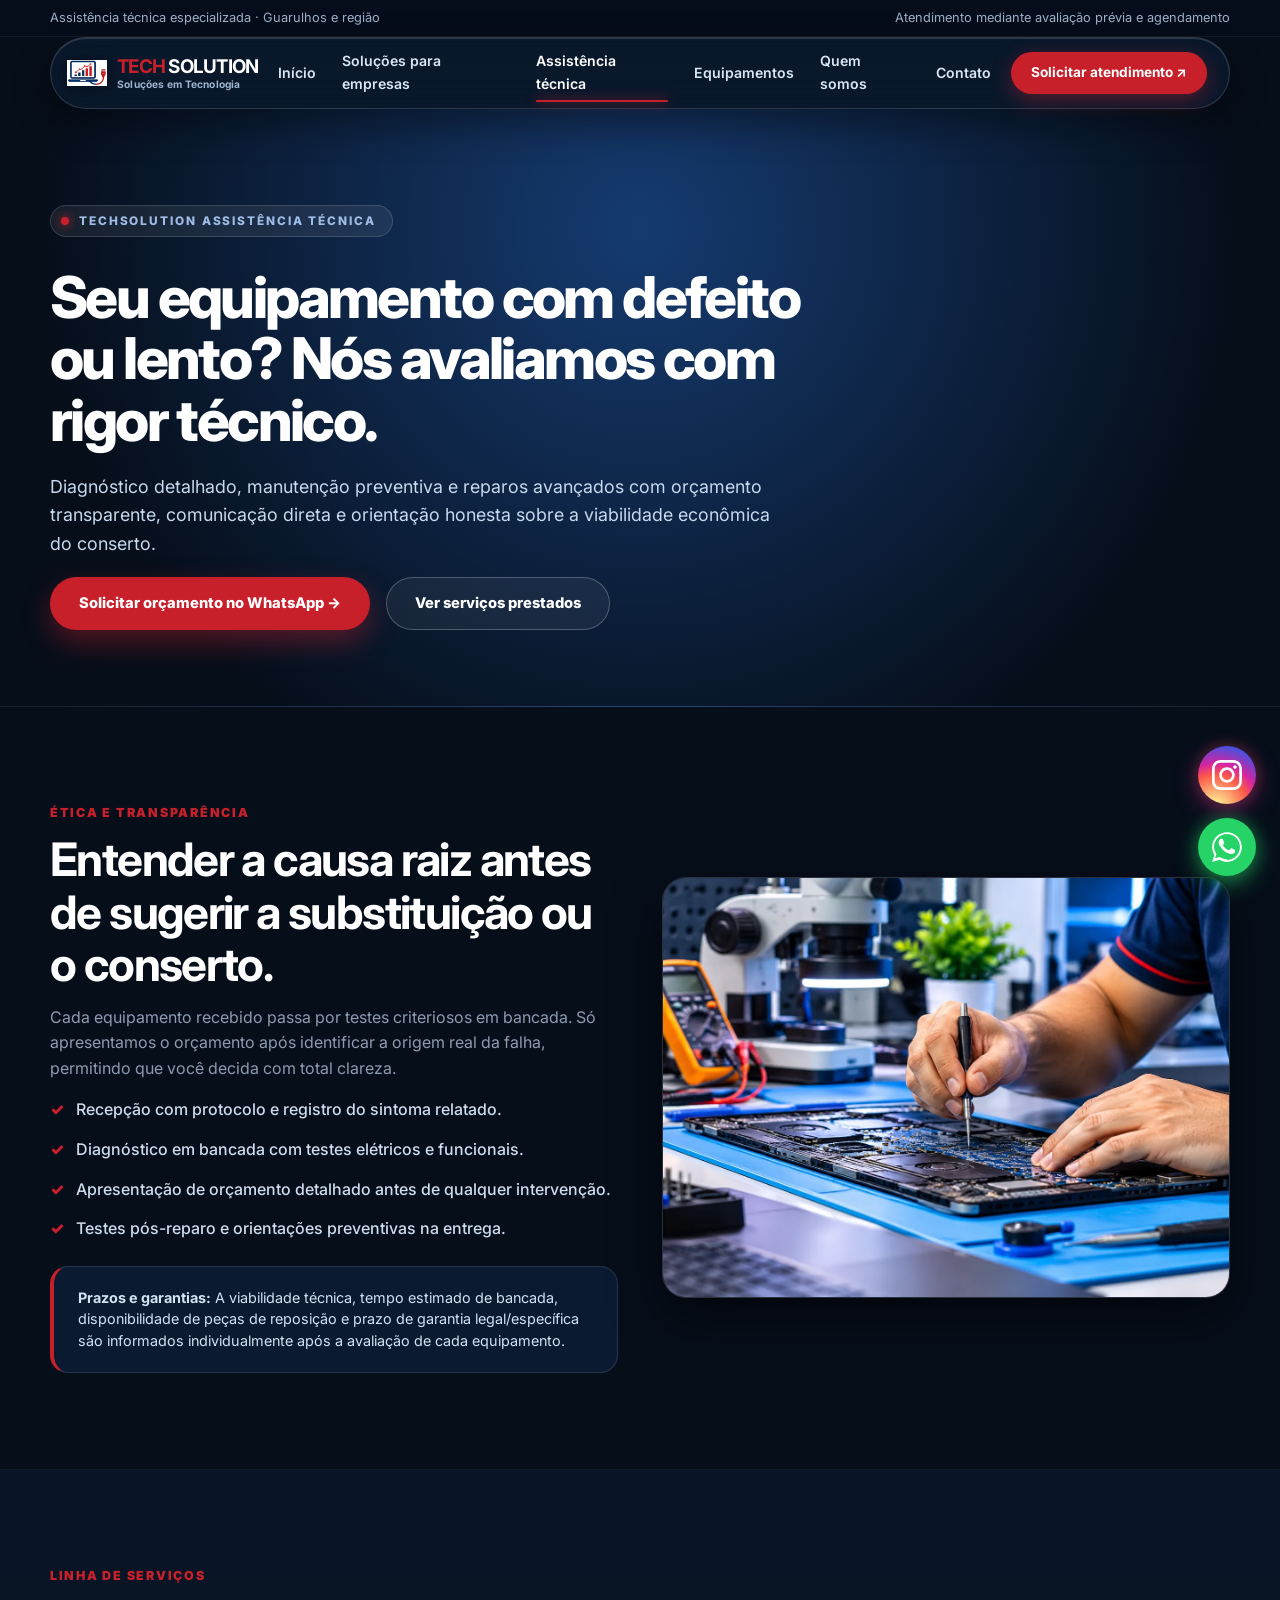
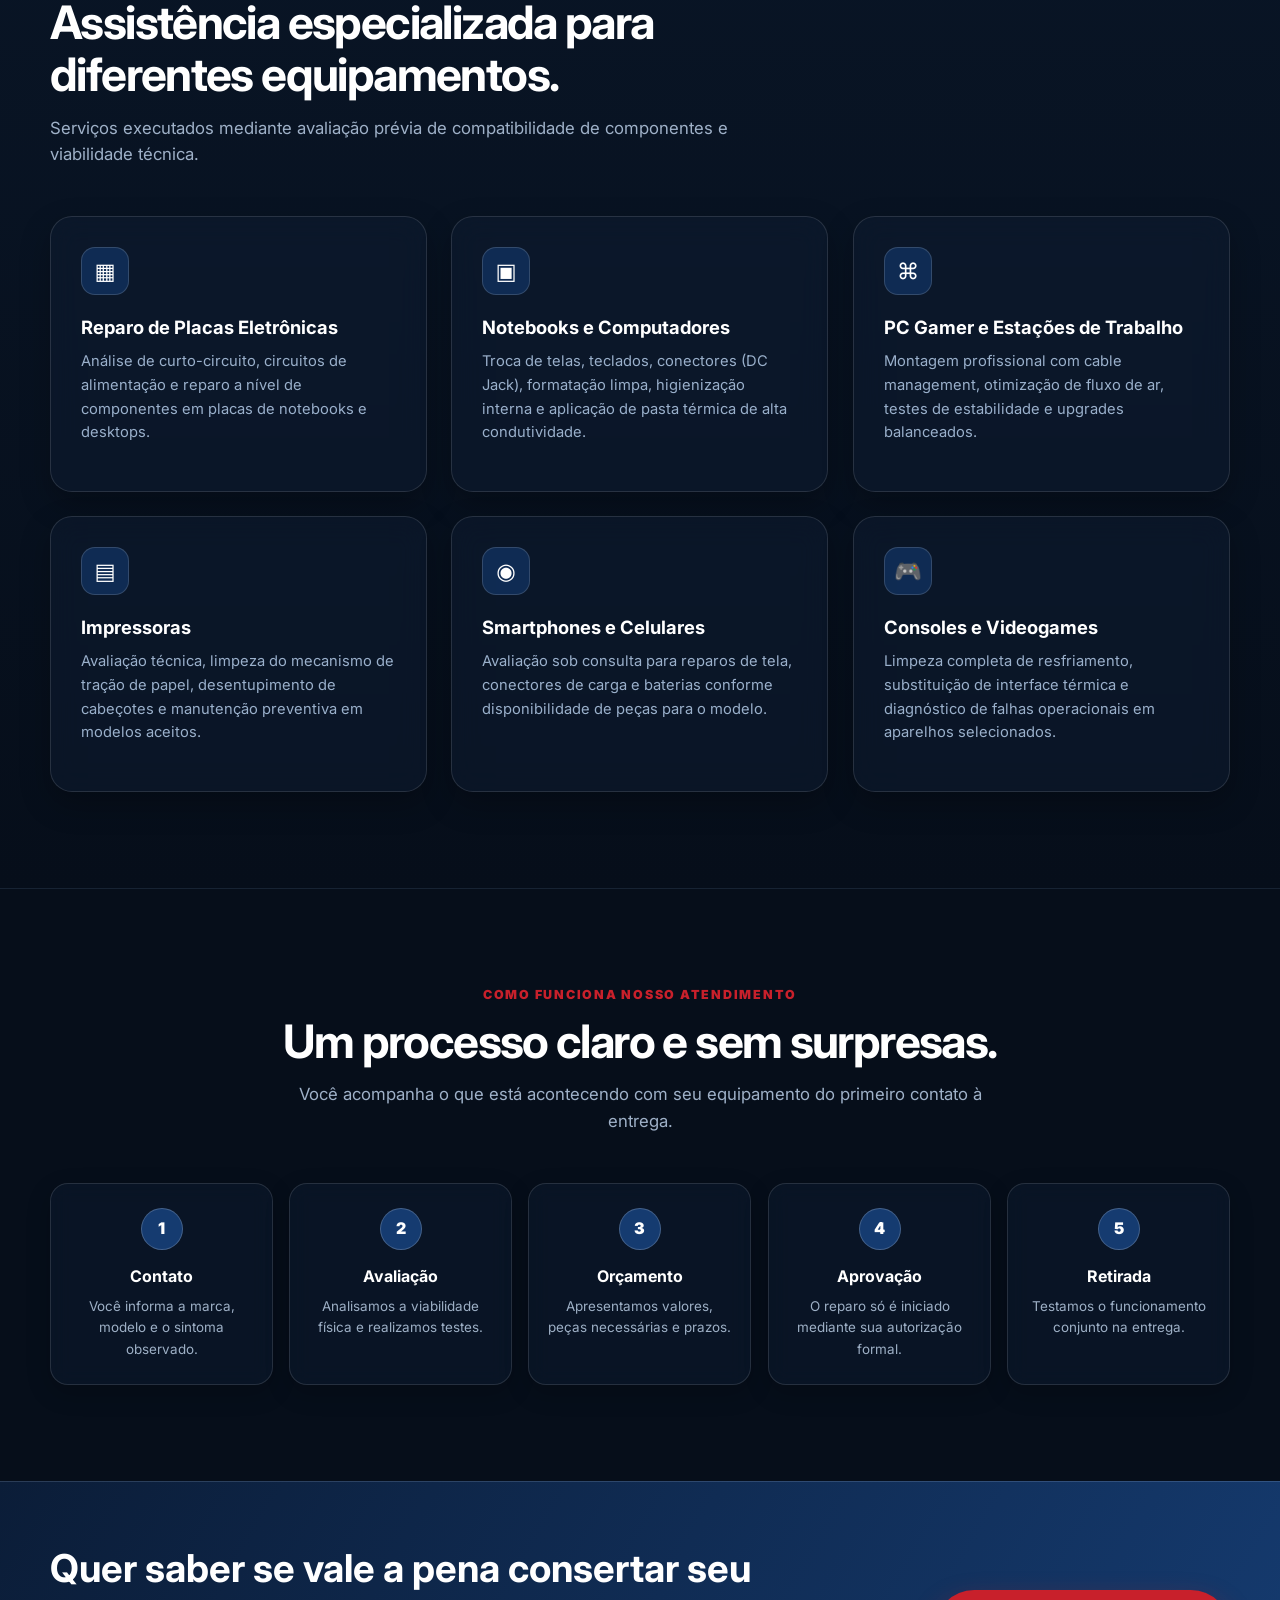
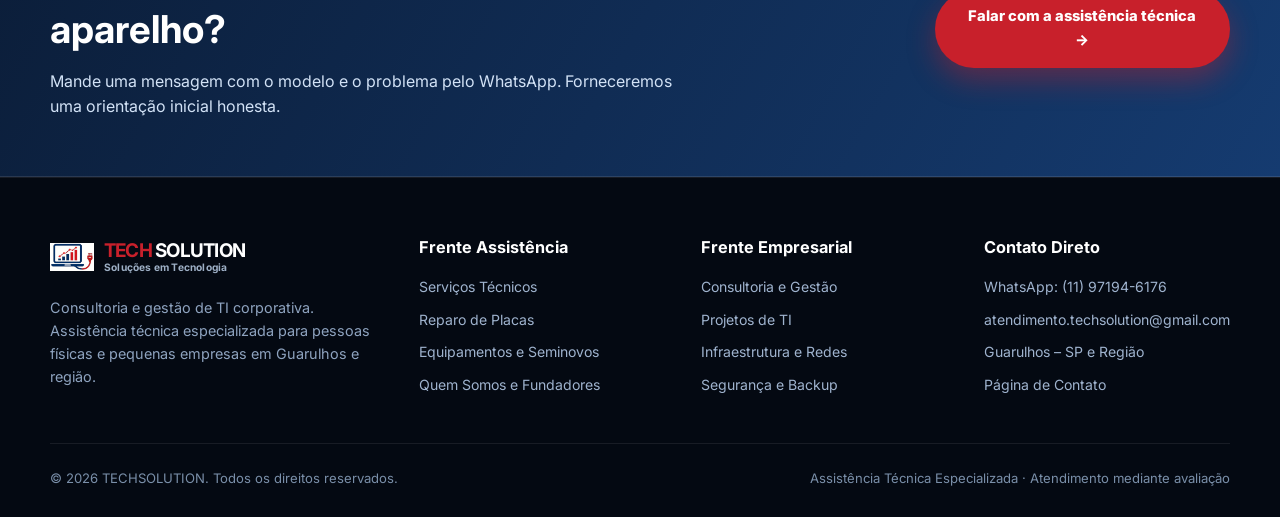
==== commit 3a70c855: "feat: atualiza botao flutuante do whatsapp com animacao de pulso e logo oficial, adiciona instagram" ====
--- a/techsolution_site_v1/assistencia.html
+++ b/techsolution_site_v1/assistencia.html
@@ -246,11 +246,19 @@
   </div>
 </footer>
 
-<a class="whatsapp-float" href="https://wa.me/5511971946176?text=Ol%C3%A1%2C%20preciso%20de%20assist%C3%AAncia%20t%C3%A9cnica." aria-label="Falar com a assistência técnica via WhatsApp" target="_blank" rel="noopener noreferrer">
-  <svg viewBox="0 0 24 24" aria-hidden="true">
-    <path d="M12.031 2C6.496 2 2 6.496 2 12.031c0 1.947.556 3.766 1.517 5.309L2.094 22l4.828-1.406c1.477.859 3.195 1.437 5.109 1.437 5.535 0 10.031-4.496 10.031-10.031C22.062 6.496 17.566 2 12.031 2zm5.836 14.195c-.242.684-1.211 1.258-1.996 1.426-.539.117-1.242.211-3.605-.773-3.02-1.258-4.965-4.34-5.117-4.543-.148-.203-1.238-1.652-1.238-3.152 0-1.5 1.055-2.238 1.43-2.543.375-.305.82-.383 1.094-.383.273 0 .547.008.789.02.254.012.598-.098.934.711.344.828 1.172 2.867 1.273 3.078.102.211.172.461.031.734-.141.273-.211.445-.422.688-.211.242-.441.539-.633.723-.211.203-.43.422-.188.836.242.414 1.074 1.77 2.309 2.871 1.586 1.414 2.922 1.852 3.336 2.055.414.203.656.172.902-.109.246-.281 1.055-1.227 1.336-1.652.281-.422.562-.352.945-.211.383.141 2.434 1.148 2.852 1.359.418.211.699.316.801.488.102.172.102 1.004-.14 1.688z"/>
-  </svg>
-</a>
+<!-- Botões Flutuantes: WhatsApp e Instagram -->
+<div class="floating-socials">
+  <a class="float-btn float-btn-instagram" href="https://www.instagram.com/techsolutiongru/" aria-label="Siga-nos no Instagram @techsolutiongru" target="_blank" rel="noopener noreferrer">
+    <svg viewBox="0 0 24 24" aria-hidden="true">
+      <path d="M12 2.163c3.204 0 3.584.012 4.85.07 3.252.148 4.771 1.691 4.919 4.919.058 1.265.069 1.645.069 4.849 0 3.205-.012 3.584-.069 4.849-.149 3.225-1.664 4.771-4.919 4.919-1.266.058-1.644.07-4.85.07-3.204 0-3.584-.012-4.849-.07-3.26-.149-4.771-1.699-4.919-4.92-.058-1.265-.07-1.644-.07-4.849 0-3.204.013-3.583.07-4.849.149-3.227 1.664-4.771 4.919-4.919 1.266-.057 1.645-.069 4.849-.069zm0-2.163c-3.259 0-3.667.014-4.947.072-4.358.2-6.78 2.618-6.98 6.98-.059 1.281-.073 1.689-.073 4.948 0 3.259.014 3.668.072 4.948.2 4.358 2.618 6.78 6.98 6.98 1.281.058 1.689.072 4.948.072 3.259 0 3.668-.014 4.948-.072 4.354-.2 6.782-2.618 6.979-6.98.059-1.28.073-1.689.073-4.948 0-3.259-.014-3.667-.072-4.947-.196-4.354-2.617-6.78-6.979-6.98-1.281-.059-1.69-.073-4.949-.073zm0 5.838c-3.403 0-6.162 2.759-6.162 6.162s2.759 6.163 6.162 6.163 6.162-2.759 6.162-6.163c0-3.403-2.759-6.162-6.162-6.162zm0 10.162c-2.209 0-4-1.79-4-4 0-2.209 1.791-4 4-4s4 1.791 4 4c0 2.21-1.791 4-4 4zm6.406-11.845c-.796 0-1.441.645-1.441 1.44s.645 1.44 1.441 1.44c.795 0 1.439-.645 1.439-1.44s-.644-1.44-1.439-1.44z"/>
+    </svg>
+  </a>
+  <a class="float-btn float-btn-whatsapp" href="https://wa.me/5511971946176?text=Ol%C3%A1%2C%20gostaria%20de%20falar%20com%20a%20TECHSOLUTION." aria-label="Conversar com a TECHSOLUTION pelo WhatsApp" target="_blank" rel="noopener noreferrer">
+    <svg viewBox="0 0 32 32" aria-hidden="true">
+      <path d="M16 2C8.28 2 2 8.28 2 16c0 2.73.78 5.29 2.14 7.46L2.05 30.1l6.83-2.04C10.93 29.31 13.39 30 16 30c7.72 0 14-6.28 14-14S23.72 2 16 2zm0 25.56c-2.34 0-4.57-.68-6.48-1.87l-.46-.29-4.32 1.29 1.32-4.19-.3-.48C4.5 19.98 3.82 18.04 3.82 16c0-6.72 5.46-12.18 12.18-12.18s12.18 5.46 12.18 12.18-5.46 12.18-12.18 12.18zm6.94-9.15c-.38-.19-2.26-1.12-2.61-1.25-.35-.13-.6-.19-.85.19-.25.38-.98 1.25-1.2 1.51-.22.25-.45.29-.83.1-.38-.19-1.61-.59-3.07-1.89-1.13-1.01-1.9-2.26-2.12-2.64-.22-.38-.02-.59.17-.78.17-.17.38-.45.57-.67.19-.22.25-.38.38-.63.13-.25.06-.48-.03-.67-.1-.19-.85-2.05-1.17-2.8-.31-.75-.62-.64-.85-.65h-.73c-.25 0-.67.09-1.02.48-.35.38-1.34 1.31-1.34 3.2 0 1.88 1.37 3.7 1.56 3.96.19.25 2.7 4.12 6.54 5.77.91.39 1.62.63 2.18.81.92.29 1.76.25 2.42.15.74-.11 2.26-.92 2.58-1.82.32-.89.32-1.66.22-1.82-.09-.16-.34-.26-.72-.45z"/>
+    </svg>
+  </a>
+</div>
 
 <script src="assets/site.js"></script>
 </body>
--- a/techsolution_site_v1/assets/site.css
+++ b/techsolution_site_v1/assets/site.css
@@ -1,18 +1,31 @@
 :root{
-  --navy:#102b52;
-  --navy-dark:#081b36;
-  --blue:#174b88;
-  --blue2:#2367ad;
-  --red:#c92332;
-  --red-hover:#b01d2a;
-  --ink:#172338;
-  --muted:#576579;
-  --soft:#f3f6fa;
-  --line:#dce4ee;
-  --white:#fff;
-  --focus-ring:rgba(35,103,173,.35);
-  --shadow:0 18px 48px rgba(16,43,82,.11);
-  --radius:20px;
+  /* Paleta Institucional TECHSOLUTION */
+  --navy: #0b1a30;
+  --navy-deep: #060e1a;
+  --blue: #153B70;
+  --blue-light: #23589e;
+  --blue-glow: rgba(21, 59, 112, 0.45);
+  --red: #C8202B;
+  --red-hover: #b01923;
+  --red-glow: rgba(200, 32, 43, 0.4);
+  --ink: #172338;
+  --grafite: #252A32;
+  --muted: #8e9bb0;
+  --soft: #0e1d33;
+  --white: #ffffff;
+
+  /* Efeitos de Superfície & Glassmorphism estilo Twistboxes */
+  --glass-bg: rgba(11, 26, 48, 0.72);
+  --glass-border: rgba(255, 255, 255, 0.12);
+  --glass-border-focus: rgba(200, 32, 43, 0.5);
+  --card-radius: 24px;
+  --pill-radius: 999px;
+  --shadow-dark: 0 20px 48px rgba(0, 0, 0, 0.5);
+  --shadow-glow: 0 10px 30px rgba(21, 59, 112, 0.25);
+
+  /* Curvas de transição refinadas (cubic-bezier estilo Webflow) */
+  --ease-spring: cubic-bezier(0.16, 1, 0.3, 1);
+  --ease-smooth: cubic-bezier(0.25, 0.1, 0.25, 1);
 }
 
 *{box-sizing:border-box}
@@ -24,29 +37,31 @@
 body{
   margin:0;
   font-family:Inter,Manrope,system-ui,-apple-system,"Segoe UI",sans-serif;
-  color:var(--ink);
-  background:#fff;
+  color:#f0f4f9;
+  background:var(--navy-deep);
   line-height:1.6;
   -webkit-font-smoothing:antialiased;
+  -moz-osx-font-smoothing:grayscale;
+  overflow-x:hidden;
 }
 
 /* Acessibilidade: Skip Link */
 .skip-link{
   position:absolute;
   top:-100px;
-  left:20px;
-  background:var(--navy);
-  color:#fff;
-  padding:12px 18px;
+  left:24px;
+  background:var(--red);
+  color:#fff;
+  padding:12px 20px;
   z-index:9999;
-  border-radius:0 0 8px 8px;
+  border-radius:0 0 12px 12px;
   font-weight:700;
   text-decoration:none;
   transition:top .2s ease;
 }
 .skip-link:focus{
   top:0;
-  outline:3px solid var(--red);
+  outline:3px solid #fff;
 }
 
 /* Indicador de Foco Acessível */
@@ -55,8 +70,8 @@
 input:focus-visible,
 select:focus-visible,
 textarea:focus-visible{
-  outline:3px solid var(--blue2);
-  outline-offset:2px;
+  outline:3px solid var(--red);
+  outline-offset:3px;
 }
 
 a{color:inherit;text-decoration:none}
@@ -64,15 +79,17 @@
 button,input,textarea,select{font:inherit}
 
 .container{
-  width:min(1160px,calc(100% - 44px));
+  width:min(1180px,calc(100% - 44px));
   margin:auto;
 }
 
+/* Topline sutil */
 .topline{
-  background:var(--navy);
-  color:#e1edfc;
-  font-size:.82rem;
+  background:rgba(6, 14, 26, 0.9);
+  color:#9eb0c7;
+  font-size:.8rem;
   padding:8px 0;
+  border-bottom:1px solid rgba(255,255,255,0.06);
 }
 .topline .container{
   display:flex;
@@ -81,32 +98,55 @@
   flex-wrap:wrap;
 }
 
+/* NAVBAR FLUTUANTE EM PÍLULA (ESTILO TWISTBOXES COM ANIMAÇÃO DE SCROLL) */
 .site-header{
   position:sticky;
-  top:0;
-  z-index:50;
-  background:rgba(255,255,255,.98);
-  backdrop-filter:blur(14px);
-  border-bottom:1px solid rgba(16,43,82,.1);
+  top:16px;
+  z-index:100;
+  padding:0 16px;
+  pointer-events:none;
+  transition:transform 0.3s var(--ease-spring);
 }
 .nav-wrap{
-  min-height:86px;
+  pointer-events:auto;
+  width:min(1180px,100%);
+  margin:0 auto;
+  min-height:64px;
   display:flex;
   align-items:center;
   justify-content:space-between;
-  gap:22px;
+  gap:20px;
+  background:rgba(11, 26, 48, 0.85);
+  backdrop-filter:blur(22px);
+  -webkit-backdrop-filter:blur(22px);
+  border:1px solid rgba(255, 255, 255, 0.14);
+  border-radius:var(--pill-radius);
+  padding:6px 22px 6px 16px;
+  box-shadow:0 16px 36px rgba(0, 0, 0, 0.4), inset 0 1px 0 rgba(255, 255, 255, 0.15);
+  transition:all 0.35s var(--ease-spring);
+}
+.nav-wrap.scrolled{
+  background:rgba(8, 19, 36, 0.94);
+  border-color:rgba(255, 255, 255, 0.22);
+  min-height:56px;
+  box-shadow:0 20px 45px rgba(0, 0, 0, 0.55), 0 0 30px rgba(21, 59, 112, 0.3);
 }
 
 .site-header .brand{
   display:flex;
   align-items:center;
   gap:10px;
-  min-width:205px;
+  text-decoration:none;
+  transition:transform 0.25s var(--ease-spring);
+}
+.site-header .brand:hover{
+  transform:scale(1.02);
 }
 .site-header .brand img{
-  width:52px;
-  height:54px;
+  width:42px;
+  height:44px;
   object-fit:contain;
+  filter:drop-shadow(0 2px 8px rgba(0,0,0,0.4));
 }
 .brand-copy{
   display:flex;
@@ -114,9 +154,9 @@
   line-height:1.05;
 }
 .brand-copy b{
-  font-size:1.28rem;
-  letter-spacing:-.045em;
-  color:var(--navy);
+  font-size:1.18rem;
+  letter-spacing:-.04em;
+  color:#fff;
   white-space:nowrap;
 }
 .brand-copy b i{
@@ -124,190 +164,442 @@
   color:var(--red);
 }
 .brand-copy small{
-  font-size:.68rem;
-  color:#53647b;
+  font-size:.64rem;
+  color:#9fb3ce;
   font-weight:700;
   letter-spacing:.02em;
-  margin-top:3px;
+  margin-top:2px;
 }
 
 .nav{
   display:flex;
   align-items:center;
-  gap:22px;
-  font-size:.9rem;
-  font-weight:700;
-  color:#24364f;
+  gap:26px;
+  font-size:.88rem;
+  font-weight:600;
+  color:#dbe6f5;
 }
 .nav a{
-  transition:color .2s ease;
-  padding:4px 0;
+  transition:all .25s var(--ease-smooth);
+  padding:6px 0;
   position:relative;
 }
-.nav a:hover,
+.nav a:hover{
+  color:#fff;
+  transform:translateY(-1px);
+}
 .nav a.active{
-  color:var(--red);
+  color:#fff;
 }
 .nav a.active::after{
   content:"";
   position:absolute;
-  bottom:-4px;
+  bottom:0;
   left:0;
   width:100%;
   height:2px;
   background:var(--red);
   border-radius:2px;
+  box-shadow:0 0 12px var(--red);
 }
 
 .nav-cta{
-  display:flex;
-  align-items:center;
-  gap:9px;
-  background:var(--blue);
-  color:#fff;
-  padding:12px 20px;
-  border-radius:999px;
-  font-weight:800;
-  font-size:.9rem;
+  display:inline-flex;
+  align-items:center;
+  gap:8px;
+  background:var(--red);
+  color:#fff;
+  padding:10px 20px;
+  border-radius:var(--pill-radius);
+  font-weight:700;
+  font-size:.85rem;
   white-space:nowrap;
-  box-shadow:0 8px 18px rgba(23,75,136,.18);
-  transition:background .2s, transform .2s;
+  box-shadow:0 6px 20px rgba(200, 32, 43, 0.4);
+  transition:all .3s var(--ease-spring);
 }
 .nav-cta:hover{
-  background:var(--navy);
-  transform:translateY(-1px);
+  background:var(--red-hover);
+  transform:translateY(-2px) scale(1.03);
+  box-shadow:0 10px 28px rgba(200, 32, 43, 0.6);
 }
 
 .menu-toggle{
   display:none;
-  border:1px solid var(--line);
-  background:#fff;
-  border-radius:10px;
-  padding:10px 14px;
-  color:var(--navy);
-  font-weight:800;
+  border:1px solid var(--glass-border);
+  background:rgba(255,255,255,0.06);
+  border-radius:var(--pill-radius);
+  padding:8px 14px;
+  color:#fff;
+  font-weight:700;
+  font-size:.85rem;
   cursor:pointer;
 }
 
-/* HERO SECTION */
+/* ======================================================
+   HERO SECTION — ANIMAÇÕES CINÉTICAS DE ENTRADA + FUNDO
+   ====================================================== */
 .hero{
   position:relative;
   overflow:hidden;
-  background:var(--navy);
-  color:#fff;
+  background:radial-gradient(circle at 50% 20%, #1a427b 0%, var(--navy-deep) 70%);
+  color:#fff;
+  padding-top:40px;
   isolation:isolate;
 }
-.hero:before{
+
+/* Grade de linhas cinéticas no fundo (CSS puro) */
+.hero-grid-bg{
+  position:absolute;
+  inset:0;
+  background-image:
+    linear-gradient(rgba(21,59,112,0.18) 1px, transparent 1px),
+    linear-gradient(90deg, rgba(21,59,112,0.18) 1px, transparent 1px);
+  background-size:60px 60px;
+  mask-image:radial-gradient(ellipse 80% 60% at 50% 50%, black 30%, transparent 100%);
+  -webkit-mask-image:radial-gradient(ellipse 80% 60% at 50% 50%, black 30%, transparent 100%);
+  z-index:-1;
+  animation:gridDrift 20s linear infinite;
+}
+@keyframes gridDrift{
+  0%{ background-position: 0 0, 0 0; }
+  100%{ background-position: 60px 60px, 60px 60px; }
+}
+
+/* Orbs de luz ambiente */
+.hero-orb{
+  position:absolute;
+  border-radius:50%;
+  filter:blur(70px);
+  z-index:-1;
+  pointer-events:none;
+}
+.hero-orb-1{
+  width:600px;
+  height:600px;
+  top:-200px;
+  left:-80px;
+  background:radial-gradient(circle, rgba(21, 59, 112, 0.5) 0%, transparent 70%);
+  animation:orbFloat1 12s ease-in-out infinite alternate;
+}
+.hero-orb-2{
+  width:500px;
+  height:500px;
+  top:-100px;
+  right:-60px;
+  background:radial-gradient(circle, rgba(200, 32, 43, 0.22) 0%, transparent 70%);
+  animation:orbFloat2 10s ease-in-out infinite alternate;
+}
+@keyframes orbFloat1{
+  0%{ transform:translate(0,0) scale(1); }
+  100%{ transform:translate(40px, 60px) scale(1.12); }
+}
+@keyframes orbFloat2{
+  0%{ transform:translate(0,0) scale(0.9); }
+  100%{ transform:translate(-50px, 40px) scale(1.1); }
+}
+
+/* Overlay com datacenter texturizado */
+.hero::before{
   content:"";
   position:absolute;
   inset:0;
-  background:linear-gradient(90deg,rgba(6,24,49,.97) 0%,rgba(8,35,72,.91) 45%,rgba(7,31,65,.35) 100%),url('hero-datacenter.webp') center/cover no-repeat;
+  background:
+    radial-gradient(circle at 80% 30%, rgba(200,32,43,0.14) 0%, transparent 60%),
+    linear-gradient(180deg, rgba(6,14,26,0.3) 0%, var(--navy-deep) 100%),
+    url('hero-datacenter.webp') center/cover no-repeat;
+  opacity:0.22;
+  mix-blend-mode:luminosity;
   z-index:-1;
 }
+
 .hero-grid{
-  min-height:520px;
+  min-height:580px;
   display:grid;
-  grid-template-columns:1.06fr .94fr;
-  align-items:center;
-  gap:36px;
-  padding:72px 0;
-}
+  grid-template-columns:1.1fr .9fr;
+  align-items:center;
+  gap:40px;
+  padding:64px 0 60px;
+}
+
+/* =============================================
+   ANIMAÇÕES DE ENTRADA NO CARREGAMENTO (CSS PURO)
+   Sem dependência de JS — disparam ao carregar
+   ============================================= */
+@keyframes heroFadeUp{
+  from{ opacity:0; transform:translate3d(0, 32px, 0); }
+  to{ opacity:1; transform:translate3d(0, 0, 0); }
+}
+@keyframes heroFadeIn{
+  from{ opacity:0; }
+  to{ opacity:1; }
+}
+@keyframes heroSlideRight{
+  from{ opacity:0; transform:translate3d(-24px, 0, 0); }
+  to{ opacity:1; transform:translate3d(0, 0, 0); }
+}
+@keyframes heroSlideLeft{
+  from{ opacity:0; transform:translate3d(24px, 0, 0); }
+  to{ opacity:1; transform:translate3d(0, 0, 0); }
+}
+@keyframes statBounceIn{
+  0%{ opacity:0; transform:translate3d(0, 20px, 0) scale(0.85); }
+  70%{ transform:translate3d(0, -4px, 0) scale(1.04); }
+  100%{ opacity:1; transform:translate3d(0, 0, 0) scale(1); }
+}
+
+.anim-hero-1{
+  animation:heroSlideRight 0.7s var(--ease-spring) 0.1s both;
+}
+.anim-hero-2{
+  animation:heroFadeUp 0.8s var(--ease-spring) 0.25s both;
+}
+.anim-hero-3{
+  animation:heroFadeUp 0.8s var(--ease-spring) 0.4s both;
+}
+.anim-hero-4{
+  animation:heroFadeUp 0.7s var(--ease-spring) 0.55s both;
+}
+.anim-hero-5{
+  animation:heroFadeIn 0.8s ease 0.75s both;
+}
+.anim-hero-6{
+  animation:heroSlideLeft 0.9s var(--ease-spring) 0.3s both;
+}
+.anim-badge-1{
+  animation:statBounceIn 0.75s var(--ease-spring) 0.9s both;
+}
+.anim-badge-2{
+  animation:statBounceIn 0.75s var(--ease-spring) 1.1s both;
+}
+
+/* EYEBROW PÍLULA FLUTUANTE */
 .eyebrow{
   display:inline-flex;
-  gap:9px;
-  align-items:center;
-  color:#b9d9ff;
+  gap:10px;
+  align-items:center;
+  color:#9fbde6;
   text-transform:uppercase;
-  letter-spacing:.14em;
+  letter-spacing:.16em;
   font-weight:800;
-  font-size:.76rem;
-}
-.eyebrow:before{
+  font-size:.74rem;
+  background:rgba(255,255,255,0.07);
+  border:1px solid rgba(255,255,255,0.14);
+  padding:6px 16px 6px 10px;
+  border-radius:var(--pill-radius);
+  margin-bottom:12px;
+  /* floatSoft é adicionado APÓS a animação de entrada */
+  animation:heroSlideRight 0.7s var(--ease-spring) 0.1s both,
+            floatSoft 4s 0.8s infinite alternate ease-in-out;
+}
+.eyebrow::before{
   content:"";
-  width:27px;
-  height:2px;
+  width:8px;
+  height:8px;
+  border-radius:50%;
   background:var(--red);
-}
+  box-shadow:0 0 10px var(--red);
+  flex-shrink:0;
+  animation:pulseDot 2s ease-in-out infinite;
+}
+@keyframes pulseDot{
+  0%,100%{ box-shadow:0 0 8px var(--red); transform:scale(1); }
+  50%{ box-shadow:0 0 18px var(--red), 0 0 30px rgba(200,32,43,0.3); transform:scale(1.3); }
+}
+
+@keyframes floatSoft{
+  0%{ transform:translateY(0); }
+  100%{ transform:translateY(-4px); }
+}
+
+/* BADGES ESTATÍSTICOS FLUTUANTES */
+.hero-visual{
+  min-height:360px;
+  display:flex;
+  flex-direction:column;
+  align-items:flex-end;
+  justify-content:center;
+  gap:20px;
+  position:relative;
+}
+.hero-stat-badge{
+  background:rgba(11,26,48,0.82);
+  border:1px solid rgba(255,255,255,0.18);
+  backdrop-filter:blur(16px);
+  -webkit-backdrop-filter:blur(16px);
+  border-radius:18px;
+  padding:16px 22px;
+  min-width:160px;
+  box-shadow:0 12px 32px rgba(0,0,0,.45), inset 0 1px 0 rgba(255,255,255,0.1);
+  display:flex;
+  flex-direction:column;
+  gap:2px;
+  animation:floatBadge1 6s ease-in-out 1s infinite alternate;
+}
+.hero-stat-badge--red{
+  border-color:rgba(200,32,43,0.4);
+  box-shadow:0 12px 32px rgba(0,0,0,.45), 0 0 24px rgba(200,32,43,0.2), inset 0 1px 0 rgba(255,255,255,0.1);
+  animation-name:floatBadge2;
+  animation-delay:1.3s;
+}
+@keyframes floatBadge1{
+  0%{ transform:translateY(0); }
+  100%{ transform:translateY(-8px); }
+}
+@keyframes floatBadge2{
+  0%{ transform:translateY(-4px); }
+  100%{ transform:translateY(8px); }
+}
+.stat-num{
+  font-size:2rem;
+  font-weight:900;
+  color:#fff;
+  line-height:1;
+  letter-spacing:-.04em;
+}
+.hero-stat-badge--red .stat-num{
+  color:#ff7a84;
+}
+.stat-label{
+  font-size:.74rem;
+  color:#9eb5d1;
+  font-weight:600;
+  text-transform:uppercase;
+  letter-spacing:.08em;
+}
+
+/* MARQUEE DE TECNOLOGIAS */
+.hero-marquee-wrap{
+  border-top:1px solid rgba(255,255,255,0.08);
+  overflow:hidden;
+  position:relative;
+  padding:14px 0;
+  background:rgba(6,14,26,0.6);
+}
+.hero-marquee-wrap::before,
+.hero-marquee-wrap::after{
+  content:"";
+  position:absolute;
+  top:0;
+  bottom:0;
+  width:120px;
+  z-index:2;
+  pointer-events:none;
+}
+.hero-marquee-wrap::before{
+  left:0;
+  background:linear-gradient(to right, #060e1a, transparent);
+}
+.hero-marquee-wrap::after{
+  right:0;
+  background:linear-gradient(to left, #060e1a, transparent);
+}
+.hero-marquee{
+  display:inline-flex;
+  gap:28px;
+  align-items:center;
+  white-space:nowrap;
+  animation:marqueeScroll 30s linear infinite;
+  font-size:.8rem;
+  font-weight:700;
+  color:#7a9ec0;
+  text-transform:uppercase;
+  letter-spacing:.12em;
+}
+.hero-marquee span:not(.sep){
+  transition:color 0.3s;
+}
+.hero-marquee:hover{
+  animation-play-state:paused;
+}
+.hero-marquee .sep{
+  color:var(--red);
+  font-size:.6rem;
+  opacity:0.7;
+}
+@keyframes marqueeScroll{
+  0%{ transform:translateX(0); }
+  100%{ transform:translateX(-50%); }
+}
+
 h1,h2,h3,p{margin-top:0}
 h1{
-  font-size:clamp(2.35rem,5vw,4.1rem);
-  line-height:1.08;
-  letter-spacing:-.04em;
+  font-size:clamp(2.5rem,5.5vw,4.4rem);
+  line-height:1.06;
+  letter-spacing:-.045em;
   margin:18px 0 22px;
-  max-width:760px;
+  font-weight:800;
 }
 h1 em{
   font-style:normal;
-  color:#ff4c58;
-}
+  color:#ff525e;
+}
+
 .hero-copy>p{
   font-size:1.16rem;
-  color:#dbe8f8;
-  max-width:610px;
-  margin-bottom:28px;
-}
-
+  color:#c7d7eb;
+  max-width:620px;
+  margin-bottom:34px;
+  line-height:1.6;
+}
+
+/* BOTÕES TWISTBOXES */
 .actions{
   display:flex;
   flex-wrap:wrap;
-  gap:14px;
+  gap:16px;
+  align-items:center;
 }
 .btn{
   display:inline-flex;
   align-items:center;
   justify-content:center;
   gap:10px;
-  padding:14px 22px;
-  border-radius:999px;
+  padding:14px 28px;
+  border-radius:var(--pill-radius);
   font-weight:800;
   font-size:.92rem;
   border:1px solid transparent;
-  transition:transform .2s, background .2s, box-shadow .2s;
+  transition:all .3s var(--ease-spring);
   cursor:pointer;
   text-align:center;
 }
 .btn:hover{
-  transform:translateY(-2px);
+  transform:translateY(-3px);
 }
 .btn-red{
   background:var(--red);
   color:#fff;
-  box-shadow:0 10px 22px rgba(201,35,50,.24);
+  box-shadow:0 12px 28px rgba(200,32,43,.4);
 }
 .btn-red:hover{
   background:var(--red-hover);
+  box-shadow:0 16px 36px rgba(200,32,43,.6);
 }
 .btn-outline-light{
-  border-color:rgba(255,255,255,.6);
-  color:#fff;
-  background:rgba(255,255,255,.08);
+  border-color:rgba(255,255,255,.24);
+  color:#fff;
+  background:rgba(255,255,255,.06);
+  backdrop-filter:blur(10px);
 }
 .btn-outline-light:hover{
-  background:rgba(255,255,255,.18);
+  background:rgba(255,255,255,.16);
+  border-color:rgba(255,255,255,.4);
 }
 .btn-blue{
   background:var(--blue);
   color:#fff;
-  box-shadow:0 8px 20px rgba(23,75,136,.18);
+  box-shadow:0 10px 26px rgba(21,59,112,.4);
 }
 .btn-blue:hover{
-  background:var(--navy);
-}
-.btn-outline{
-  border-color:#cbd7e5;
-  color:var(--blue);
-  background:#fff;
-}
-.btn-outline:hover{
-  border-color:var(--blue);
+  background:#1a488a;
 }
 
 .hero-note{
-  margin-top:28px;
-  display:flex;
-  gap:18px;
+  margin-top:34px;
+  display:flex;
+  gap:20px;
   flex-wrap:wrap;
-  color:#d2e1f4;
+  color:#a5bad5;
   font-size:.85rem;
 }
 .hero-note span{
@@ -318,6 +610,8 @@
 .hero-note b{
   color:#fff;
 }
+
+/* CHIP FLUTUANTE EM VIDRO (3D TILT CAPABLE) */
 .hero-visual{
   min-height:300px;
   display:flex;
@@ -325,28 +619,34 @@
   justify-content:flex-end;
 }
 .hero-chip{
-  background:rgba(8,25,50,.78);
-  border:1px solid rgba(255,255,255,.24);
-  backdrop-filter:blur(12px);
-  border-radius:18px;
-  padding:18px 22px;
-  max-width:280px;
-  box-shadow:0 20px 45px rgba(0,0,0,.25);
+  background:rgba(11, 26, 48, 0.8);
+  border:1px solid rgba(255,255,255,.2);
+  backdrop-filter:blur(20px);
+  -webkit-backdrop-filter:blur(20px);
+  border-radius:var(--card-radius);
+  padding:24px 28px;
+  max-width:320px;
+  box-shadow:var(--shadow-dark);
+  transition:transform 0.15s ease-out, box-shadow 0.3s ease;
+  will-change:transform;
 }
 .hero-chip strong{
   display:block;
-  font-size:1.3rem;
-  margin-bottom:4px;
+  font-size:1.24rem;
+  margin-bottom:6px;
+  color:#fff;
 }
 .hero-chip span{
   font-size:.88rem;
-  color:#d6e6f8;
-  line-height:1.4;
-}
-
-/* TRUST STRIP */
+  color:#bcd0e8;
+  line-height:1.45;
+}
+
+/* FAIXA DE CONFIANÇA */
 .trust-strip{
-  background:var(--navy-dark);
+  background:rgba(8, 19, 36, 0.95);
+  border-top:1px solid rgba(255,255,255,0.08);
+  border-bottom:1px solid rgba(255,255,255,0.08);
   color:#fff;
 }
 .trust-grid{
@@ -354,32 +654,44 @@
   grid-template-columns:repeat(4,1fr);
 }
 .trust-item{
-  padding:18px 16px;
+  padding:20px 16px;
   display:flex;
   gap:12px;
   align-items:center;
-  border-right:1px solid rgba(255,255,255,.15);
-  font-size:.9rem;
+  border-right:1px solid rgba(255,255,255,.08);
+  font-size:.88rem;
   font-weight:700;
+  color:#d4e2f2;
+  transition:background 0.25s;
+}
+.trust-item:hover{
+  background:rgba(255,255,255,0.03);
 }
 .trust-item:last-child{
   border:0;
 }
 .trust-icon{
   font-size:1.25rem;
-  color:#ff6670;
-}
-
-/* SECTIONS */
+  color:var(--red);
+  transition:transform 0.3s var(--ease-spring);
+}
+.trust-item:hover .trust-icon{
+  transform:scale(1.2) rotate(6deg);
+}
+
+/* SEÇÕES */
 .section{
-  padding:86px 0;
+  padding:96px 0;
+  position:relative;
 }
 .section-soft{
-  background:var(--soft);
+  background:linear-gradient(180deg, #091526 0%, #060e1a 100%);
+  border-top:1px solid rgba(255,255,255,0.06);
+  border-bottom:1px solid rgba(255,255,255,0.06);
 }
 .section-head{
-  max-width:720px;
-  margin-bottom:36px;
+  max-width:740px;
+  margin-bottom:48px;
 }
 .section-head.center{
   text-align:center;
@@ -390,49 +702,61 @@
   color:var(--red);
   font-size:.78rem;
   font-weight:900;
-  letter-spacing:.13em;
+  letter-spacing:.14em;
   text-transform:uppercase;
   margin-bottom:10px;
 }
 .section h2{
-  font-size:clamp(1.9rem,3.4vw,2.9rem);
-  line-height:1.15;
+  font-size:clamp(2rem,3.6vw,3rem);
+  line-height:1.14;
   letter-spacing:-.035em;
-  color:var(--navy);
+  color:#fff;
   margin-bottom:14px;
 }
 .section-head p{
-  color:var(--muted);
+  color:#9fb1c8;
   font-size:1.05rem;
   margin-bottom:0;
 }
 
-/* AUDIENCE CARDS */
+/* CARDS DE PÚBLICO (GLASSMORPHISM + MICROINTERAÇÕES) */
 .audience-grid{
   display:grid;
   grid-template-columns:1fr 1fr;
-  gap:24px;
+  gap:30px;
 }
 .audience-card{
   display:grid;
-  grid-template-columns:42% 58%;
-  background:#fff;
-  border:1px solid var(--line);
-  border-radius:var(--radius);
+  grid-template-columns:44% 56%;
+  background:rgba(14, 29, 51, 0.65);
+  border:1px solid var(--glass-border);
+  backdrop-filter:blur(16px);
+  -webkit-backdrop-filter:blur(16px);
+  border-radius:var(--card-radius);
   overflow:hidden;
-  box-shadow:var(--shadow);
-  min-height:280px;
+  box-shadow:var(--shadow-dark);
+  min-height:290px;
+  transition:transform 0.2s ease-out, border-color 0.3s ease, box-shadow 0.3s ease;
+  will-change:transform;
+}
+.audience-card:hover{
+  border-color:rgba(255,255,255,0.26);
+  box-shadow:0 26px 56px rgba(0, 0, 0, 0.65), 0 0 35px rgba(21, 59, 112, 0.35);
 }
 .audience-card picture,
 .audience-card img{
   height:100%;
   width:100%;
+  transition:transform 0.6s var(--ease-spring);
+}
+.audience-card:hover img{
+  transform:scale(1.05);
 }
 .audience-card img{
   object-fit:cover;
 }
 .audience-content{
-  padding:30px;
+  padding:34px;
   display:flex;
   flex-direction:column;
   align-items:flex-start;
@@ -447,21 +771,21 @@
 }
 .audience-content h3{
   font-size:1.45rem;
-  color:var(--navy);
-  margin:8px 0;
+  color:#fff;
+  margin:10px 0;
   line-height:1.25;
 }
 .audience-content p{
-  color:var(--muted);
+  color:#9eb0c6;
   font-size:.95rem;
-  margin-bottom:20px;
-}
-
-/* ABOUT FOUNDERS */
+  margin-bottom:22px;
+}
+
+/* SOBRE OS FUNDADORES */
 .about-grid{
   display:grid;
   grid-template-columns:.94fr 1.06fr;
-  gap:52px;
+  gap:56px;
   align-items:center;
 }
 .founder-photo{
@@ -472,93 +796,125 @@
   aspect-ratio:1.45/1;
   object-fit:cover;
   object-position:center 38%;
-  border-radius:24px;
-  box-shadow:var(--shadow);
-  border:6px solid #fff;
+  border-radius:var(--card-radius);
+  box-shadow:var(--shadow-dark);
+  border:1px solid rgba(255,255,255,0.18);
+  transition:transform 0.4s var(--ease-spring);
+}
+.founder-photo:hover img{
+  transform:scale(1.02);
 }
 .photo-note{
   font-size:.78rem;
-  color:var(--muted);
-  margin:10px 4px 0;
+  color:#8e9fb5;
+  margin:12px 4px 0;
 }
 .about-content p{
-  color:var(--muted);
+  color:#9eb1c9;
   font-size:1.02rem;
 }
 .founder-signature{
   border-left:3px solid var(--red);
-  padding:4px 0 4px 16px;
-  margin:24px 0;
+  padding:4px 0 4px 18px;
+  margin:26px 0;
 }
 .founder-signature strong{
   display:block;
-  color:var(--navy);
-  font-size:1.05rem;
+  color:#fff;
+  font-size:1.08rem;
 }
 .founder-signature span{
-  color:var(--muted);
+  color:#9fb0c5;
   font-size:.9rem;
 }
 
-/* SERVICES GRID */
+/* GRID DE SERVIÇOS */
 .service-grid{
   display:grid;
   grid-template-columns:repeat(3,1fr);
-  gap:20px;
+  gap:24px;
 }
 .service-card{
-  background:#fff;
-  border:1px solid var(--line);
-  border-radius:18px;
-  padding:26px;
-  box-shadow:0 10px 28px rgba(16,43,82,.05);
-  transition:transform .2s, box-shadow .2s;
+  background:rgba(14, 29, 51, 0.5);
+  border:1px solid var(--glass-border);
+  backdrop-filter:blur(14px);
+  -webkit-backdrop-filter:blur(14px);
+  border-radius:22px;
+  padding:30px;
+  box-shadow:0 12px 30px rgba(0,0,0,.25);
+  transition:transform 0.2s ease-out, border-color 0.3s ease, box-shadow 0.3s ease;
   display:flex;
   flex-direction:column;
+  position:relative;
+  overflow:hidden;
+  will-change:transform;
+}
+.service-card::before{
+  content:"";
+  position:absolute;
+  inset:0;
+  background:radial-gradient(circle at 100% 0%, rgba(200, 32, 43, 0.1) 0%, transparent 50%);
+  opacity:0;
+  transition:opacity 0.4s ease;
+  pointer-events:none;
+}
+.service-card:hover::before{
+  opacity:1;
 }
 .service-card:hover{
-  transform:translateY(-4px);
-  box-shadow:var(--shadow);
+  border-color:rgba(255,255,255,0.28);
+  box-shadow:0 22px 46px rgba(0,0,0,.5), 0 0 25px rgba(21, 59, 112, 0.3);
 }
 .service-icon{
   width:48px;
   height:48px;
   border-radius:14px;
-  background:#eaf2fc;
-  color:var(--blue);
+  background:rgba(21, 59, 112, 0.6);
+  border:1px solid rgba(255,255,255,0.15);
+  color:#fff;
   display:grid;
   place-items:center;
   font-size:1.4rem;
   margin-bottom:18px;
+  transition:transform 0.3s var(--ease-spring), background 0.3s ease;
+}
+.service-card:hover .service-icon{
+  transform:scale(1.1) rotate(-4deg);
+  background:var(--red);
+  box-shadow:0 0 16px var(--red);
 }
 .service-card h3{
-  color:var(--navy);
-  font-size:1.12rem;
+  color:#fff;
+  font-size:1.15rem;
   margin-bottom:8px;
 }
 .service-card p{
-  color:var(--muted);
+  color:#9ab0cb;
   font-size:.92rem;
-  margin-bottom:14px;
+  margin-bottom:16px;
   flex-grow:1;
 }
 .text-link{
-  font-weight:900;
-  color:var(--blue);
+  font-weight:800;
+  color:#7eaef2;
   font-size:.9rem;
   display:inline-flex;
   align-items:center;
-  gap:4px;
+  gap:6px;
+  transition:all .2s;
 }
 .text-link:hover{
-  color:var(--red);
-}
-
-/* SPLIT BAND */
+  color:#ff636e;
+  transform:translateX(4px);
+}
+
+/* BANNER DE TRANSIÇÃO (SPLIT BAND) */
 .split-band{
-  background:linear-gradient(120deg,#0c2548,#174b88);
-  color:#fff;
-  padding:48px 0;
+  background:linear-gradient(120deg, #0b1d38, var(--blue));
+  border-top:1px solid rgba(255,255,255,0.12);
+  border-bottom:1px solid rgba(255,255,255,0.12);
+  color:#fff;
+  padding:56px 0;
 }
 .split-band .container{
   display:flex;
@@ -569,80 +925,97 @@
 .split-band h2{
   color:#fff;
   margin:0 0 8px;
-  font-size:clamp(1.5rem,3vw,2.3rem);
+  font-size:clamp(1.6rem,3.2vw,2.4rem);
 }
 .split-band p{
   margin:0;
-  color:#d9e6f7;
+  color:#d2e2f6;
   max-width:650px;
 }
 
-/* PROCESS STEPS */
+/* PROCESSO EM ETAPAS */
 .process-grid{
   display:grid;
   grid-template-columns:repeat(5,1fr);
-  gap:14px;
+  gap:16px;
 }
 .process-step{
-  background:#fff;
-  border:1px solid var(--line);
-  border-radius:16px;
-  padding:22px 16px;
+  background:rgba(14, 29, 51, 0.45);
+  border:1px solid var(--glass-border);
+  backdrop-filter:blur(10px);
+  -webkit-backdrop-filter:blur(10px);
+  border-radius:18px;
+  padding:24px 16px;
   text-align:center;
-  box-shadow:0 4px 16px rgba(16,43,82,.03);
+  box-shadow:0 8px 24px rgba(0,0,0,.2);
+  transition:transform 0.3s var(--ease-spring), border-color 0.3s;
+}
+.process-step:hover{
+  transform:translateY(-6px);
+  border-color:rgba(255,255,255,0.25);
 }
 .process-number{
-  width:40px;
-  height:40px;
+  width:42px;
+  height:42px;
   border-radius:50%;
   background:var(--blue);
+  border:1px solid rgba(255,255,255,0.2);
   color:#fff;
   display:grid;
   place-items:center;
-  margin:0 auto 12px;
+  margin:0 auto 14px;
   font-weight:900;
+  transition:all 0.3s var(--ease-spring);
+}
+.process-step:hover .process-number{
+  background:var(--red);
+  transform:scale(1.12);
+  box-shadow:0 0 16px var(--red);
 }
 .process-step h3{
-  font-size:.98rem;
-  color:var(--navy);
+  font-size:1rem;
+  color:#fff;
   margin-bottom:6px;
 }
 .process-step p{
   font-size:.84rem;
-  color:var(--muted);
+  color:#9eb0c6;
   margin:0;
 }
 
-/* CONTACT SECTION & FORMS */
+/* SEÇÃO DE CONTATO E FORMULÁRIOS */
 .contact-grid{
   display:grid;
   grid-template-columns:.85fr 1.15fr;
-  gap:28px;
+  gap:32px;
 }
 .contact-panel{
-  background:var(--navy);
-  color:#fff;
-  border-radius:var(--radius);
-  padding:34px;
+  background:rgba(11, 26, 48, 0.75);
+  border:1px solid var(--glass-border);
+  backdrop-filter:blur(18px);
+  -webkit-backdrop-filter:blur(18px);
+  border-radius:var(--card-radius);
+  padding:36px;
+  box-shadow:var(--shadow-dark);
 }
 .contact-panel h2{
   color:#fff;
 }
 .contact-panel p{
-  color:#d4e3f5;
+  color:#a5bad5;
 }
 .contact-detail{
-  padding:14px 0;
-  border-top:1px solid rgba(255,255,255,.15);
-  font-size:.93rem;
+  padding:15px 0;
+  border-top:1px solid rgba(255,255,255,.1);
+  font-size:.94rem;
 }
 .contact-detail strong{
   display:block;
   color:#fff;
-  margin-bottom:2px;
+  margin-bottom:3px;
 }
 .contact-detail a{
-  color:#d9e8fb;
+  color:#82b3f7;
   text-decoration:underline;
   text-underline-offset:3px;
 }
@@ -651,11 +1024,13 @@
 }
 
 .contact-form{
-  background:#fff;
-  border:1px solid var(--line);
-  border-radius:var(--radius);
-  padding:34px;
-  box-shadow:var(--shadow);
+  background:rgba(11, 26, 48, 0.75);
+  border:1px solid var(--glass-border);
+  backdrop-filter:blur(18px);
+  -webkit-backdrop-filter:blur(18px);
+  border-radius:var(--card-radius);
+  padding:36px;
+  box-shadow:var(--shadow-dark);
 }
 .form-grid{
   display:grid;
@@ -671,70 +1046,71 @@
   grid-column:1/-1;
 }
 .field label{
-  font-weight:800;
+  font-weight:700;
   font-size:.86rem;
-  color:#2c3d54;
+  color:#cbd9ec;
 }
 .field input,
 .field select,
 .field textarea{
-  border:1px solid #cdd8e6;
-  background:#fbfcfe;
-  border-radius:10px;
-  padding:13px 14px;
+  border:1px solid rgba(255,255,255,0.14);
+  background:rgba(6, 14, 26, 0.65);
+  border-radius:12px;
+  padding:14px 16px;
   outline:none;
-  color:var(--ink);
+  color:#fff;
   font-size:.94rem;
   transition:border-color .2s, box-shadow .2s;
 }
 .field input:focus,
 .field select:focus,
 .field textarea:focus{
-  border-color:var(--blue2);
-  box-shadow:0 0 0 3px var(--focus-ring);
+  border-color:var(--red);
+  box-shadow:0 0 0 3px rgba(200, 32, 43, 0.25);
 }
 .field textarea{
   min-height:120px;
   resize:vertical;
 }
 .form-help{
-  font-size:.8rem;
-  color:var(--muted);
-  margin:14px 0 20px;
+  font-size:.82rem;
+  color:#8ea1ba;
+  margin:16px 0 22px;
   line-height:1.45;
 }
 
-/* FOOTER */
+/* RODAPÉ ELEGANTE B2B */
 .site-footer{
-  background:#07182e;
-  color:#d7e3f3;
-  padding:48px 0 24px;
+  background:#040912;
+  color:#a5bad5;
+  padding:56px 0 28px;
+  border-top:1px solid rgba(255,255,255,0.08);
 }
 .footer-grid{
   display:grid;
   grid-template-columns:1.35fr 1fr 1fr 1fr;
-  gap:32px;
+  gap:36px;
 }
 .footer-brand .brand{
   display:flex;
   align-items:center;
   gap:10px;
-  margin-bottom:14px;
+  margin-bottom:16px;
 }
 .footer-brand .brand img{
-  width:48px;
-  height:50px;
+  width:44px;
+  height:46px;
   object-fit:contain;
 }
 .footer-brand .brand-copy b{
   color:#fff;
 }
 .footer-brand .brand-copy small{
-  color:#b9c9dc;
+  color:#9eb0c6;
 }
 .footer-brand p{
   max-width:340px;
-  color:#aebed2;
+  color:#8ea3bf;
   font-size:.9rem;
 }
 .site-footer h4{
@@ -744,9 +1120,9 @@
 }
 .footer-links{
   display:grid;
-  gap:9px;
+  gap:10px;
   font-size:.88rem;
-  color:#b7c7da;
+  color:#9fb3ce;
 }
 .footer-links a{
   transition:color .2s;
@@ -755,75 +1131,153 @@
   color:#fff;
 }
 .footer-bottom{
-  border-top:1px solid rgba(255,255,255,.14);
-  margin-top:36px;
-  padding-top:20px;
+  border-top:1px solid rgba(255,255,255,.08);
+  margin-top:40px;
+  padding-top:24px;
   display:flex;
   justify-content:space-between;
   gap:14px;
   flex-wrap:wrap;
-  font-size:.8rem;
-  color:#9db0c7;
-}
-
-/* WHATSAPP FLOAT BUTTON */
-.whatsapp-float{
-  position:fixed;
-  right:24px;
-  bottom:24px;
-  z-index:45;
-  background:#25d366;
-  color:#fff;
-  width:58px;
-  height:58px;
-  border-radius:50%;
-  display:grid;
-  place-items:center;
-  box-shadow:0 12px 30px rgba(0,0,0,.26);
-  border:3px solid #fff;
-  transition:transform .2s, box-shadow .2s;
-}
-.whatsapp-float:hover{
-  transform:scale(1.08);
-  box-shadow:0 16px 36px rgba(0,0,0,.32);
-}
-.whatsapp-float svg{
-  width:32px;
-  height:32px;
-  fill:#fff;
-}
-
-/* INTERNAL PAGE HERO & COMPONENTS */
+  font-size:.82rem;
+  color:#7a8fa9;
+}
+
+/* FLOATING SOCIAL DOCK (WHATSAPP & INSTAGRAM) */
+.floating-socials {
+  position: fixed;
+  right: 24px;
+  bottom: 24px;
+  z-index: 999;
+  display: flex;
+  flex-direction: column;
+  gap: 14px;
+  align-items: center;
+}
+
+.float-btn {
+  width: 58px;
+  height: 58px;
+  border-radius: 50%;
+  display: flex;
+  align-items: center;
+  justify-content: center;
+  text-decoration: none;
+  box-shadow: 0 10px 25px rgba(0, 0, 0, 0.45);
+  position: relative;
+  transition: transform 0.3s cubic-bezier(0.175, 0.885, 0.32, 1.275), box-shadow 0.3s ease;
+}
+
+.float-btn:hover {
+  transform: scale(1.12);
+}
+
+/* WhatsApp: Verde oficial, pulso suave e brilho neon */
+.float-btn-whatsapp {
+  background: #25D366;
+  box-shadow: 0 8px 24px rgba(37, 211, 102, 0.45), 0 0 18px rgba(37, 211, 102, 0.35);
+  animation: pulseWhatsapp 2.4s infinite;
+}
+
+.float-btn-whatsapp:hover {
+  box-shadow: 0 12px 32px rgba(37, 211, 102, 0.7), 0 0 28px rgba(37, 211, 102, 0.55);
+}
+
+.float-btn-whatsapp svg {
+  width: 34px;
+  height: 34px;
+  fill: #ffffff;
+}
+
+/* Instagram: Gradiente oficial vibrante com brilho sutil */
+.float-btn-instagram {
+  background: radial-gradient(circle at 30% 107%, #fdf497 0%, #fdf497 5%, #fd5949 45%, #d6249f 60%, #285AEB 90%);
+  box-shadow: 0 8px 24px rgba(214, 36, 159, 0.35), 0 0 16px rgba(253, 89, 73, 0.3);
+  animation: floatInstagram 4s ease-in-out infinite alternate;
+}
+
+.float-btn-instagram:hover {
+  box-shadow: 0 12px 32px rgba(214, 36, 159, 0.65), 0 0 26px rgba(253, 89, 73, 0.5);
+}
+
+.float-btn-instagram svg {
+  width: 30px;
+  height: 30px;
+  fill: #ffffff;
+}
+
+@keyframes pulseWhatsapp {
+  0% {
+    box-shadow: 0 0 0 0 rgba(37, 211, 102, 0.65), 0 8px 24px rgba(0, 0, 0, 0.4);
+    transform: scale(1);
+  }
+  50% {
+    box-shadow: 0 0 0 14px rgba(37, 211, 102, 0), 0 12px 28px rgba(37, 211, 102, 0.4);
+    transform: scale(1.04);
+  }
+  100% {
+    box-shadow: 0 0 0 0 rgba(37, 211, 102, 0), 0 8px 24px rgba(0, 0, 0, 0.4);
+    transform: scale(1);
+  }
+}
+
+@keyframes floatInstagram {
+  0% {
+    transform: translateY(0);
+  }
+  100% {
+    transform: translateY(-4px);
+  }
+}
+
+/* Link Instagram no Topline e Rodapé */
+.social-link-inline {
+  display: inline-flex;
+  align-items: center;
+  gap: 6px;
+  color: inherit;
+  transition: color 0.2s ease;
+}
+.social-link-inline:hover {
+  color: #ff6384 !important;
+}
+.social-link-inline svg {
+  width: 14px;
+  height: 14px;
+  fill: currentColor;
+}
+
+/* PÁGINAS INTERNAS */
 .page-hero{
-  background:linear-gradient(105deg,rgba(7,26,53,.96),rgba(10,54,103,.82)),url('hero-datacenter.webp') center/cover;
-  color:#fff;
-  padding:76px 0;
+  background:radial-gradient(circle at 50% 20%, #153B70 0%, var(--navy-deep) 75%);
+  color:#fff;
+  padding:96px 0 76px;
+  border-bottom:1px solid rgba(255,255,255,0.08);
 }
 .page-hero h1{
   font-size:clamp(2.2rem,4.8vw,3.6rem);
-  max-width:800px;
+  max-width:820px;
 }
 .page-hero p{
-  color:#d9e6f6;
+  color:#c7d9ee;
   font-size:1.12rem;
-  max-width:720px;
+  max-width:740px;
 }
 .two-col{
   display:grid;
   grid-template-columns:1fr 1fr;
-  gap:40px;
+  gap:44px;
   align-items:center;
 }
 .checklist{
   padding:0;
   list-style:none;
   display:grid;
+  gap:14px;
+}
+.checklist li{
+  display:flex;
   gap:12px;
-}
-.checklist li{
-  display:flex;
-  gap:12px;
-  color:#31445b;
+  color:#cddcee;
   font-weight:500;
 }
 .checklist li:before{
@@ -832,56 +1286,88 @@
   color:var(--red);
 }
 .notice{
-  padding:18px 22px;
-  border-radius:14px;
-  background:#eef4fb;
-  border-left:4px solid var(--blue);
-  color:#384a60;
+  padding:20px 24px;
+  border-radius:18px;
+  background:rgba(21, 59, 112, 0.28);
+  border:1px solid rgba(255, 255, 255, 0.12);
+  border-left:4px solid var(--red);
+  color:#d3e2f5;
   font-size:.9rem;
   line-height:1.5;
-  margin-top:20px;
+  margin-top:24px;
 }
 .service-photo{
   width:100%;
-  border-radius:22px;
-  box-shadow:var(--shadow);
+  border-radius:var(--card-radius);
+  box-shadow:var(--shadow-dark);
+  border:1px solid rgba(255,255,255,0.15);
   aspect-ratio:1.35/1;
   object-fit:cover;
 }
 
-/* RESPONSIVE QUERIES */
+/* ==========================================================================
+   CLASSES CINÉTICAS E SCROLL REVEAL (INSPIRADO NO WEBFLOW DO TWISTBOXES)
+   ========================================================================== */
+.reveal-on-scroll{
+  opacity:0;
+  transform:translate3d(0, 36px, 0) scale3d(0.98, 0.98, 1);
+  transition:opacity 0.75s var(--ease-spring), transform 0.75s var(--ease-spring);
+  will-change:opacity, transform;
+}
+
+.reveal-on-scroll.revealed{
+  opacity:1;
+  transform:translate3d(0, 0, 0) scale3d(1, 1, 1);
+}
+
+/* Delays escalonados para grids */
+.service-grid .service-card:nth-child(1){ transition-delay: 0.05s; }
+.service-grid .service-card:nth-child(2){ transition-delay: 0.15s; }
+.service-grid .service-card:nth-child(3){ transition-delay: 0.25s; }
+.service-grid .service-card:nth-child(4){ transition-delay: 0.1s; }
+.service-grid .service-card:nth-child(5){ transition-delay: 0.2s; }
+.service-grid .service-card:nth-child(6){ transition-delay: 0.3s; }
+
+.process-grid .process-step:nth-child(1){ transition-delay: 0.05s; }
+.process-grid .process-step:nth-child(2){ transition-delay: 0.12s; }
+.process-grid .process-step:nth-child(3){ transition-delay: 0.19s; }
+.process-grid .process-step:nth-child(4){ transition-delay: 0.26s; }
+.process-grid .process-step:nth-child(5){ transition-delay: 0.33s; }
+
+/* RESPONSIVIDADE */
 @media(max-width:980px){
-  .nav{gap:14px;font-size:.84rem}
-  .nav-wrap{gap:12px}
-  .site-header .brand{min-width:185px}
-  .site-header .brand img{width:46px;height:48px}
-  .brand-copy b{font-size:1.16rem}
-  .nav-cta{padding:11px 16px;font-size:.85rem}
-  .hero-grid{grid-template-columns:1fr;min-height:460px;padding:56px 0}
+  .nav{gap:16px;font-size:.82rem}
+  .nav-wrap{gap:12px;padding:6px 16px}
+  .site-header .brand img{width:38px;height:40px}
+  .brand-copy b{font-size:1.08rem}
+  .hero-grid{grid-template-columns:1fr;min-height:460px;padding:48px 0}
   .hero-visual{min-height:80px;justify-content:flex-start}
   .audience-card{grid-template-columns:1fr}
   .audience-card picture,
-  .audience-card img{height:180px}
+  .audience-card img{height:190px}
   .about-grid{gap:32px}
   .service-grid{grid-template-columns:repeat(2,1fr)}
-  .footer-grid{grid-template-columns:1fr 1fr;gap:28px}
+  .footer-grid{grid-template-columns:1fr 1fr;gap:32px}
   .process-grid{grid-template-columns:repeat(3,1fr)}
 }
 
 @media(max-width:760px){
-  .topline .container{justify-content:center;text-align:center}
-  .nav-wrap{min-height:74px}
+  .site-header{top:10px;padding:0 12px}
+  .nav-wrap{min-height:60px;padding:6px 14px}
   .menu-toggle{display:block}
   .nav{
     display:none;
     position:absolute;
-    left:0;
-    right:0;
+    left:16px;
+    right:16px;
     top:74px;
     padding:20px 24px;
-    background:#fff;
-    border-bottom:1px solid var(--line);
-    box-shadow:0 18px 30px rgba(16,43,82,.12);
+    background:rgba(11, 26, 48, 0.95);
+    backdrop-filter:blur(24px);
+    -webkit-backdrop-filter:blur(24px);
+    border:1px solid var(--glass-border);
+    border-radius:20px;
+    box-shadow:var(--shadow-dark);
     flex-direction:column;
     align-items:stretch;
   }
@@ -889,14 +1375,10 @@
   .nav a{padding:10px 0;font-size:1rem}
   .nav a.active::after{bottom:4px}
   .nav-cta{display:none}
-  .site-header .brand{min-width:0}
-  .site-header .brand img{width:44px;height:46px}
-  .brand-copy b{font-size:1.1rem}
-  .brand-copy small{font-size:.62rem}
   .trust-grid{grid-template-columns:1fr 1fr}
   .trust-item:nth-child(2){border-right:0}
   .trust-item{font-size:.82rem;padding:14px 8px}
-  .section{padding:60px 0}
+  .section{padding:68px 0}
   .audience-grid,.about-grid,.contact-grid,.two-col{grid-template-columns:1fr}
   .about-content{order:-1}
   .service-grid{grid-template-columns:1fr}
@@ -904,14 +1386,14 @@
   .process-grid{grid-template-columns:1fr 1fr}
   .form-grid{grid-template-columns:1fr}
   .field.full{grid-column:auto}
-  .contact-panel,.contact-form{padding:24px}
+  .contact-panel,.contact-form{padding:26px}
 }
 
 @media(max-width:480px){
-  .container{width:min(100% - 32px,1160px)}
+  .container{width:min(100% - 32px,1180px)}
   .audience-card picture,
   .audience-card img{height:160px}
-  .audience-content{padding:22px}
+  .audience-content{padding:24px}
   .process-grid{grid-template-columns:1fr}
   .footer-grid{grid-template-columns:1fr}
   .hero h1{font-size:2.2rem}
@@ -921,7 +1403,7 @@
   .whatsapp-float svg{width:28px;height:28px}
 }
 
-/* Respeito a preferências de movimento reduzido (Acessibilidade) */
+/* Redução de movimento */
 @media(prefers-reduced-motion: reduce){
   *,
   *::before,
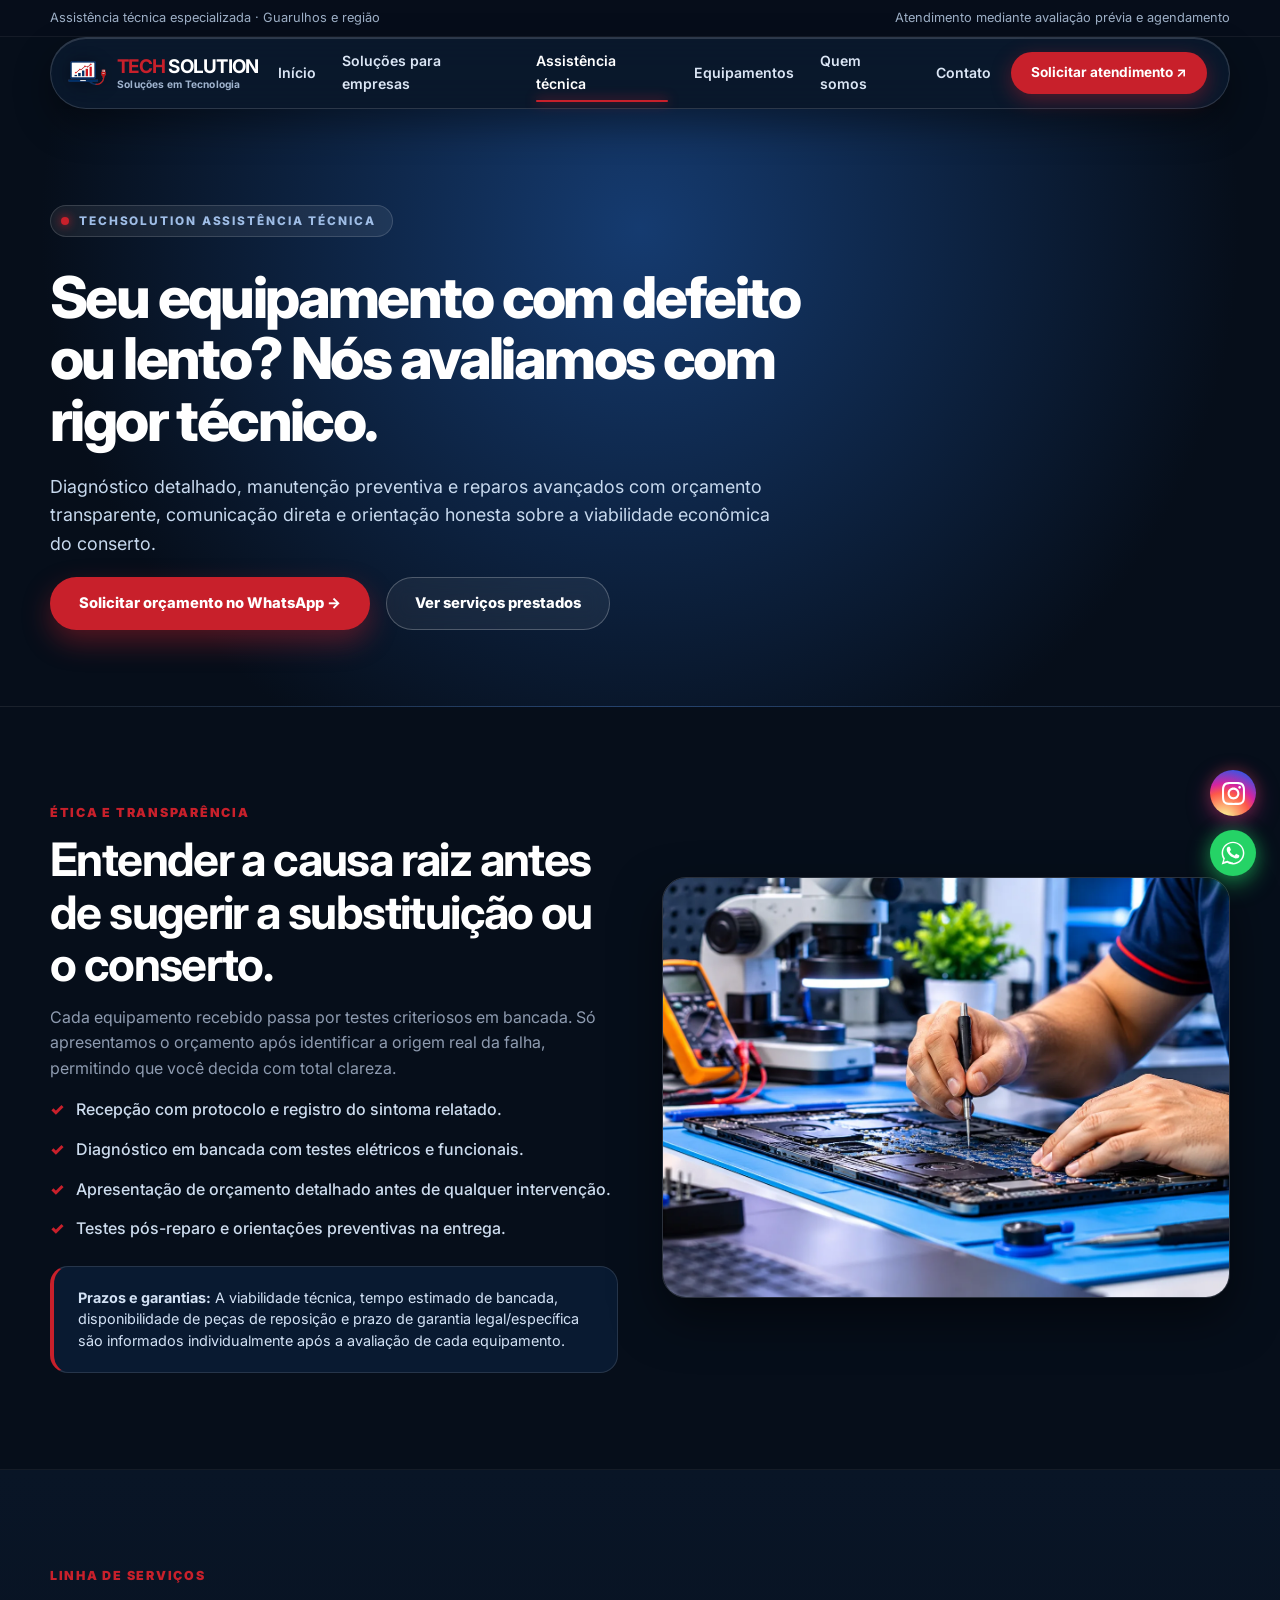
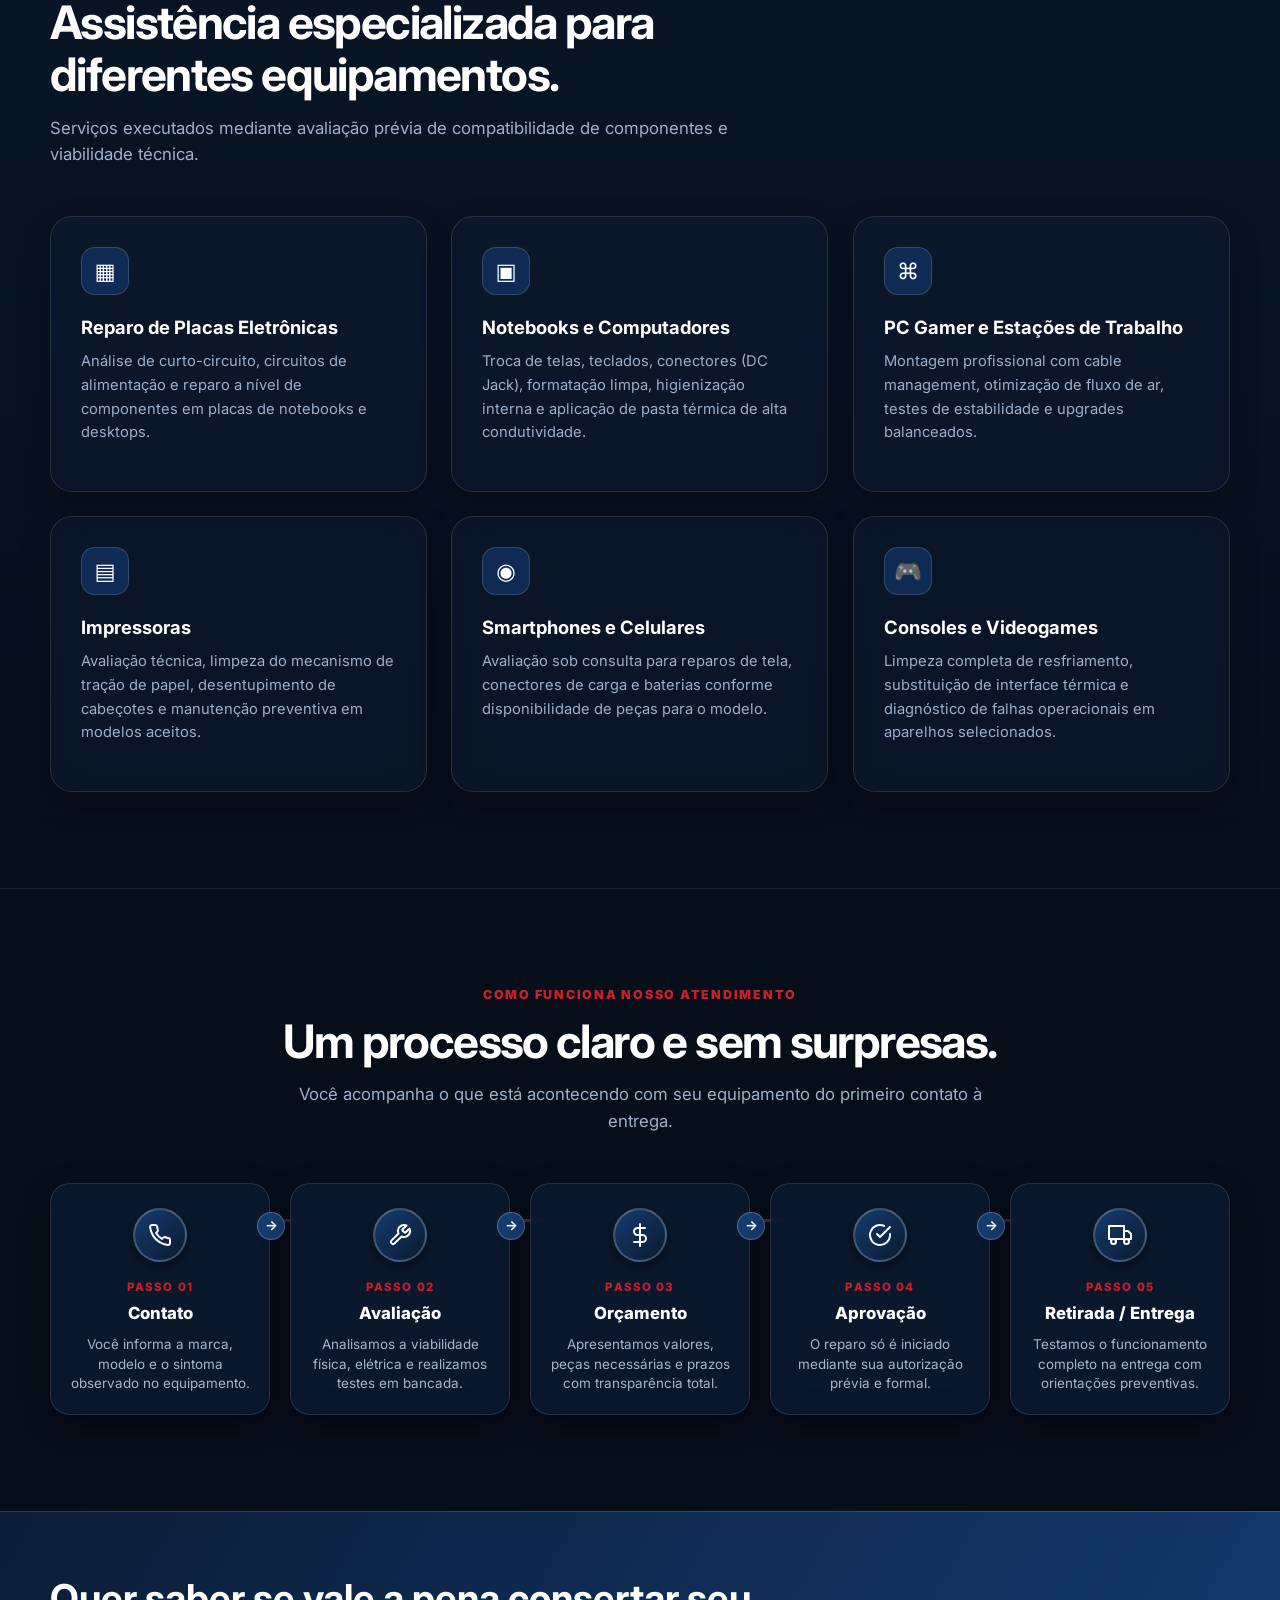
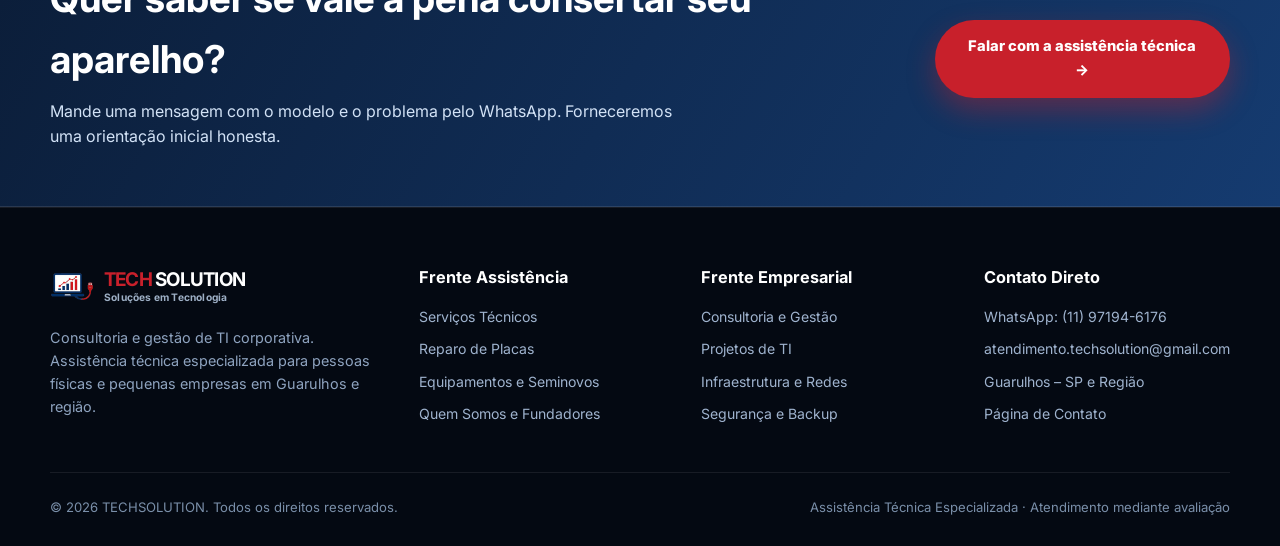
==== commit 00af99a5: "feat(v2): implementa logos transparentes, cards visuais de servicos, metodologia conectada e barra d" ====
--- a/techsolution_site_v1/assistencia.html
+++ b/techsolution_site_v1/assistencia.html
@@ -19,7 +19,7 @@
   <meta property="og:image" content="https://techsolution.com.br/assets/assistencia-laboratorio.png">
 
   <!-- Favicons -->
-  <link rel="icon" type="image/png" href="assets/logo-simbolo.png">
+  <link rel="icon" type="image/png" href="assets/logo-simbolo-transparente.png">
 
   <!-- Fontes -->
   <link rel="preconnect" href="https://fonts.googleapis.com">
@@ -42,8 +42,8 @@
   <div class="container nav-wrap">
     <a class="brand" href="index.html" aria-label="TECHSOLUTION início">
       <picture>
-        <source srcset="assets/logo-simbolo.webp" type="image/webp">
-        <img src="assets/logo-simbolo.png" alt="Símbolo oficial da TECHSOLUTION" width="52" height="54">
+        <source srcset="assets/logo-simbolo-transparente.webp" type="image/webp">
+        <img src="assets/logo-simbolo-transparente.png" alt="Símbolo oficial da TECHSOLUTION" width="52" height="54">
       </picture>
       <span class="brand-copy">
         <b><i>TECH</i> SOLUTION</b>
@@ -154,31 +154,55 @@
         <h2>Um processo claro e sem surpresas.</h2>
         <p>Você acompanha o que está acontecendo com seu equipamento do primeiro contato à entrega.</p>
       </div>
-      <div class="process-grid">
-        <div class="process-step">
-          <div class="process-number">1</div>
+      <div class="connected-process" aria-label="Jornada de Atendimento">
+        <!-- 1. Contato -->
+        <div class="process-node">
+          <div class="process-circle" aria-hidden="true">
+            <svg viewBox="0 0 24 24"><path d="M22 16.92v3a2 2 0 0 1-2.18 2 19.79 19.79 0 0 1-8.63-3.07 19.5 19.5 0 0 1-6-6 19.79 19.79 0 0 1-3.07-8.67A2 2 0 0 1 4.11 2h3a2 2 0 0 1 2 1.72 12.84 12.84 0 0 0 .7 2.81 2 2 0 0 1-.45 2.11L8.09 9.91a16 16 0 0 0 6 6l1.27-1.27a2 2 0 0 1 2.11-.45 12.84 12.84 0 0 0 2.81.7A2 2 0 0 1 22 16.92z"></path></svg>
+          </div>
+          <span class="process-step-num">Passo 01</span>
           <h3>Contato</h3>
-          <p>Você informa a marca, modelo e o sintoma observado.</p>
-        </div>
-        <div class="process-step">
-          <div class="process-number">2</div>
+          <p>Você informa a marca, modelo e o sintoma observado no equipamento.</p>
+        </div>
+
+        <!-- 2. Avaliação -->
+        <div class="process-node">
+          <div class="process-circle" aria-hidden="true">
+            <svg viewBox="0 0 24 24"><path d="M14.7 6.3a1 1 0 0 0 0 1.4l1.6 1.6a1 1 0 0 0 1.4 0l3.77-3.77a6 6 0 0 1-7.94 7.94l-6.91 6.91a2.12 2.12 0 0 1-3-3l6.91-6.91a6 6 0 0 1 7.94-7.94l-3.76 3.76z"></path></svg>
+          </div>
+          <span class="process-step-num">Passo 02</span>
           <h3>Avaliação</h3>
-          <p>Analisamos a viabilidade física e realizamos testes.</p>
-        </div>
-        <div class="process-step">
-          <div class="process-number">3</div>
+          <p>Analisamos a viabilidade física, elétrica e realizamos testes em bancada.</p>
+        </div>
+
+        <!-- 3. Orçamento -->
+        <div class="process-node">
+          <div class="process-circle" aria-hidden="true">
+            <svg viewBox="0 0 24 24"><line x1="12" y1="1" x2="12" y2="23"></line><path d="M17 5H9.5a3.5 3.5 0 0 0 0 7h5a3.5 3.5 0 0 1 0 7H6"></path></svg>
+          </div>
+          <span class="process-step-num">Passo 03</span>
           <h3>Orçamento</h3>
-          <p>Apresentamos valores, peças necessárias e prazos.</p>
-        </div>
-        <div class="process-step">
-          <div class="process-number">4</div>
+          <p>Apresentamos valores, peças necessárias e prazos com transparência total.</p>
+        </div>
+
+        <!-- 4. Aprovação -->
+        <div class="process-node">
+          <div class="process-circle" aria-hidden="true">
+            <svg viewBox="0 0 24 24"><path d="M22 11.08V12a10 10 0 1 1-5.93-9.14"></path><polyline points="22 4 12 14.01 9 11.01"></polyline></svg>
+          </div>
+          <span class="process-step-num">Passo 04</span>
           <h3>Aprovação</h3>
-          <p>O reparo só é iniciado mediante sua autorização formal.</p>
-        </div>
-        <div class="process-step">
-          <div class="process-number">5</div>
-          <h3>Retirada</h3>
-          <p>Testamos o funcionamento conjunto na entrega.</p>
+          <p>O reparo só é iniciado mediante sua autorização prévia e formal.</p>
+        </div>
+
+        <!-- 5. Retirada / Entrega -->
+        <div class="process-node">
+          <div class="process-circle" aria-hidden="true">
+            <svg viewBox="0 0 24 24"><rect x="1" y="3" width="15" height="13"></rect><polygon points="16 8 20 8 23 11 23 16 16 16 16 8"></polygon><circle cx="5.5" cy="18.5" r="2.5"></circle><circle cx="18.5" cy="18.5" r="2.5"></circle></svg>
+          </div>
+          <span class="process-step-num">Passo 05</span>
+          <h3>Retirada / Entrega</h3>
+          <p>Testamos o funcionamento completo na entrega com orientações preventivas.</p>
         </div>
       </div>
     </div>
@@ -201,8 +225,8 @@
       <div class="footer-brand">
         <a class="brand" href="index.html" aria-label="TECHSOLUTION início">
           <picture>
-            <source srcset="assets/logo-simbolo.webp" type="image/webp">
-            <img src="assets/logo-simbolo.png" alt="Símbolo oficial da TECHSOLUTION" width="48" height="50">
+            <source srcset="assets/logo-simbolo-transparente.webp" type="image/webp">
+            <img src="assets/logo-simbolo-transparente.png" alt="Símbolo oficial da TECHSOLUTION" width="48" height="50">
           </picture>
           <span class="brand-copy">
             <b><i>TECH</i> SOLUTION</b>
--- a/techsolution_site_v1/assets/site.css
+++ b/techsolution_site_v1/assets/site.css
@@ -1155,8 +1155,7 @@
 }
 
 .float-btn {
-  width: 58px;
-  height: 58px;
+  width: 46px; height: 46px;
   border-radius: 50%;
   display: flex;
   align-items: center;
@@ -1182,9 +1181,7 @@
   box-shadow: 0 12px 32px rgba(37, 211, 102, 0.7), 0 0 28px rgba(37, 211, 102, 0.55);
 }
 
-.float-btn-whatsapp svg {
-  width: 34px;
-  height: 34px;
+.float-btn-whatsapp svg { width: 26px; height: 26px;
   fill: #ffffff;
 }
 
@@ -1199,9 +1196,7 @@
   box-shadow: 0 12px 32px rgba(214, 36, 159, 0.65), 0 0 26px rgba(253, 89, 73, 0.5);
 }
 
-.float-btn-instagram svg {
-  width: 30px;
-  height: 30px;
+.float-btn-instagram svg { width: 23px; height: 23px;
   fill: #ffffff;
 }
 
@@ -1414,3 +1409,422 @@
     scroll-behavior: auto !important;
   }
 }
+
+/* ==========================================================================
+   CARDS DE SERVIÇOS VISUAIS COM IMAGEM DE FUNDO E GRADIENTE ESCURO (V2)
+   ========================================================================== */
+.service-grid {
+  display: grid;
+  grid-template-columns: repeat(3, 1fr);
+  gap: 24px;
+}
+
+.service-card-visual {
+  position: relative;
+  border-radius: 22px;
+  overflow: hidden;
+  min-height: 380px;
+  display: flex;
+  flex-direction: column;
+  justify-content: flex-end;
+  padding: 30px;
+  border: 1px solid rgba(255, 255, 255, 0.12);
+  box-shadow: 0 16px 36px rgba(0, 0, 0, 0.35);
+  text-decoration: none;
+  color: #fff;
+  transition: transform 0.35s var(--ease-spring), border-color 0.35s ease, box-shadow 0.35s ease;
+  will-change: transform;
+}
+
+.service-card-visual:hover {
+  transform: translateY(-8px);
+  border-color: rgba(255, 255, 255, 0.3);
+  box-shadow: 0 24px 50px rgba(0, 0, 0, 0.6), 0 0 30px rgba(21, 59, 112, 0.4);
+}
+
+.service-card-bg {
+  position: absolute;
+  inset: 0;
+  width: 100%;
+  height: 100%;
+  object-fit: cover;
+  object-position: center;
+  transition: transform 0.6s var(--ease-spring);
+  z-index: 1;
+}
+
+.service-card-visual:hover .service-card-bg {
+  transform: scale(1.08);
+}
+
+.service-card-overlay {
+  position: absolute;
+  inset: 0;
+  background: linear-gradient(
+    180deg,
+    rgba(6, 14, 26, 0.25) 0%,
+    rgba(11, 26, 48, 0.72) 42%,
+    rgba(6, 14, 26, 0.96) 100%
+  );
+  z-index: 2;
+  transition: background 0.35s ease;
+}
+
+.service-card-visual:hover .service-card-overlay {
+  background: linear-gradient(
+    180deg,
+    rgba(6, 14, 26, 0.15) 0%,
+    rgba(15, 37, 68, 0.75) 40%,
+    rgba(4, 9, 18, 0.98) 100%
+  );
+}
+
+.service-card-body {
+  position: relative;
+  z-index: 3;
+  display: flex;
+  flex-direction: column;
+}
+
+.service-icon-box {
+  width: 48px;
+  height: 48px;
+  border-radius: 14px;
+  background: rgba(11, 26, 48, 0.75);
+  border: 1px solid rgba(255, 255, 255, 0.2);
+  backdrop-filter: blur(12px);
+  -webkit-backdrop-filter: blur(12px);
+  display: flex;
+  align-items: center;
+  justify-content: center;
+  margin-bottom: 16px;
+  transition: all 0.35s var(--ease-spring);
+}
+
+.service-icon-box svg {
+  width: 24px;
+  height: 24px;
+  stroke: #ffffff;
+  fill: none;
+  stroke-width: 2;
+  stroke-linecap: round;
+  stroke-linejoin: round;
+  transition: transform 0.35s var(--ease-spring);
+}
+
+.service-card-visual:hover .service-icon-box {
+  background: var(--red);
+  border-color: rgba(255, 255, 255, 0.4);
+  box-shadow: 0 0 20px rgba(200, 32, 43, 0.6);
+  transform: translateY(-2px);
+}
+
+.service-card-visual:hover .service-icon-box svg {
+  transform: scale(1.1);
+}
+
+.service-card-body h3 {
+  font-size: 1.25rem;
+  font-weight: 800;
+  color: #ffffff;
+  margin: 0 0 8px 0;
+  line-height: 1.25;
+}
+
+.service-card-body p {
+  font-size: 0.9rem;
+  color: #c0d1e5;
+  line-height: 1.5;
+  margin: 0 0 16px 0;
+}
+
+.service-card-link {
+  font-size: 0.88rem;
+  font-weight: 700;
+  color: #ff6a75;
+  display: inline-flex;
+  align-items: center;
+  gap: 6px;
+  transition: color 0.2s, transform 0.2s;
+}
+
+.service-card-visual:hover .service-card-link {
+  color: #ffffff;
+  transform: translateX(4px);
+}
+
+/* ==========================================================================
+   METODOLOGIA / LINHA DE PROCESSO CONECTADA COM SETAS E PROGRESSÃO (V2)
+   ========================================================================== */
+.connected-process {
+  position: relative;
+  display: grid;
+  grid-template-columns: repeat(5, 1fr);
+  gap: 20px;
+  margin-top: 40px;
+}
+
+/* Linha conectora contínua horizontal */
+.connected-process::before {
+  content: "";
+  position: absolute;
+  top: 36px;
+  left: 5%;
+  right: 5%;
+  height: 3px;
+  background: linear-gradient(90deg, rgba(21, 59, 112, 0.5), rgba(200, 32, 43, 0.7), rgba(21, 59, 112, 0.5));
+  z-index: 1;
+}
+
+.process-node {
+  position: relative;
+  z-index: 2;
+  background: rgba(11, 26, 48, 0.85);
+  border: 1px solid rgba(255, 255, 255, 0.12);
+  backdrop-filter: blur(16px);
+  -webkit-backdrop-filter: blur(16px);
+  border-radius: 20px;
+  padding: 24px 18px 20px;
+  text-align: center;
+  box-shadow: 0 10px 28px rgba(0, 0, 0, 0.35);
+  transition: all 0.35s var(--ease-spring);
+  display: flex;
+  flex-direction: column;
+  align-items: center;
+}
+
+.process-node:hover {
+  transform: translateY(-8px);
+  border-color: rgba(200, 32, 43, 0.4);
+  box-shadow: 0 18px 40px rgba(0, 0, 0, 0.5), 0 0 25px rgba(21, 59, 112, 0.35);
+}
+
+.process-circle {
+  width: 54px;
+  height: 54px;
+  border-radius: 50%;
+  background: linear-gradient(135deg, #153B70 0%, #0b1a30 100%);
+  border: 2px solid rgba(255, 255, 255, 0.22);
+  color: #fff;
+  display: flex;
+  align-items: center;
+  justify-content: center;
+  margin-bottom: 16px;
+  font-weight: 900;
+  font-size: 1.15rem;
+  box-shadow: 0 4px 14px rgba(0, 0, 0, 0.4);
+  transition: all 0.35s var(--ease-spring);
+  position: relative;
+}
+
+.process-circle svg {
+  width: 24px;
+  height: 24px;
+  stroke: #ffffff;
+  fill: none;
+  stroke-width: 2;
+  stroke-linecap: round;
+  stroke-linejoin: round;
+}
+
+.process-node:hover .process-circle {
+  background: var(--red);
+  border-color: rgba(255, 255, 255, 0.5);
+  box-shadow: 0 0 22px rgba(200, 32, 43, 0.7);
+  transform: scale(1.15);
+}
+
+.process-step-num {
+  font-size: 0.72rem;
+  font-weight: 800;
+  text-transform: uppercase;
+  letter-spacing: 0.1em;
+  color: var(--red);
+  margin-bottom: 4px;
+}
+
+.process-node h3 {
+  font-size: 1.05rem;
+  font-weight: 800;
+  color: #ffffff;
+  margin: 0 0 8px 0;
+}
+
+.process-node p {
+  font-size: 0.84rem;
+  color: #a4b7ce;
+  line-height: 1.45;
+  margin: 0;
+}
+
+/* Seta indicadora de direção entre nós (apenas desktop) */
+.process-node::after {
+  content: "→";
+  position: absolute;
+  right: -16px;
+  top: 28px;
+  width: 26px;
+  height: 26px;
+  border-radius: 50%;
+  background: #153B70;
+  border: 1px solid rgba(255, 255, 255, 0.25);
+  color: #fff;
+  display: flex;
+  align-items: center;
+  justify-content: center;
+  font-size: 0.85rem;
+  font-weight: bold;
+  z-index: 3;
+}
+
+.process-node:last-child::after {
+  display: none;
+}
+
+/* ==========================================================================
+   FORMULÁRIOS APRIMORADOS COM PROGRESSO E FEEDBACK VISUAL (V2)
+   ========================================================================== */
+.form-progress-bar {
+  display: flex;
+  align-items: center;
+  gap: 12px;
+  background: rgba(6, 14, 26, 0.6);
+  border: 1px solid rgba(255, 255, 255, 0.1);
+  padding: 10px 16px;
+  border-radius: 12px;
+  margin-bottom: 20px;
+}
+
+.form-progress-track {
+  flex: 1;
+  height: 6px;
+  background: rgba(255, 255, 255, 0.1);
+  border-radius: 999px;
+  overflow: hidden;
+}
+
+.form-progress-fill {
+  height: 100%;
+  width: 0%;
+  background: linear-gradient(90deg, #153B70, var(--red));
+  border-radius: 999px;
+  transition: width 0.3s ease;
+}
+
+.form-progress-text {
+  font-size: 0.76rem;
+  font-weight: 700;
+  color: #a6bbd3;
+  white-space: nowrap;
+}
+
+.field label {
+  display: flex;
+  align-items: center;
+  gap: 6px;
+  font-weight: 700;
+  font-size: 0.86rem;
+  color: #cbd9ec;
+}
+
+.field label svg {
+  width: 15px;
+  height: 15px;
+  stroke: var(--red);
+  fill: none;
+  stroke-width: 2;
+  opacity: 0.85;
+}
+
+.field input.valid,
+.field select.valid,
+.field textarea.valid {
+  border-color: rgba(37, 211, 102, 0.5);
+}
+
+.btn-whatsapp-submit {
+  display: inline-flex;
+  align-items: center;
+  justify-content: center;
+  gap: 12px;
+  background: #25D366;
+  color: #ffffff;
+  font-weight: 800;
+  font-size: 0.95rem;
+  padding: 14px 28px;
+  border-radius: var(--pill-radius);
+  border: none;
+  cursor: pointer;
+  box-shadow: 0 8px 24px rgba(37, 211, 102, 0.4);
+  transition: all 0.3s var(--ease-spring);
+}
+
+.btn-whatsapp-submit:hover {
+  background: #1eb956;
+  transform: translateY(-2px);
+  box-shadow: 0 12px 30px rgba(37, 211, 102, 0.6);
+}
+
+.btn-whatsapp-submit svg {
+  width: 20px;
+  height: 20px;
+  fill: #ffffff;
+}
+
+/* ==========================================================================
+   RESPONSIVIDADE PARA COMPONENTES V2
+   ========================================================================== */
+@media (max-width: 1024px) {
+  .service-grid {
+    grid-template-columns: repeat(2, 1fr);
+  }
+  
+  .connected-process {
+    grid-template-columns: repeat(3, 1fr);
+    gap: 24px;
+  }
+  .connected-process::before {
+    display: none;
+  }
+  .process-node::after {
+    display: none;
+  }
+}
+
+@media (max-width: 768px) {
+  .service-grid {
+    grid-template-columns: 1fr;
+  }
+  
+  .connected-process {
+    grid-template-columns: 1fr;
+    gap: 18px;
+    padding-left: 24px;
+  }
+  
+  /* Linha contínua vertical para mobile */
+  .connected-process::before {
+    display: block;
+    top: 24px;
+    bottom: 24px;
+    left: 10px;
+    width: 3px;
+    height: auto;
+    right: auto;
+    background: linear-gradient(180deg, var(--blue), var(--red));
+  }
+  
+  .process-node {
+    text-align: left;
+    align-items: flex-start;
+    padding: 20px;
+  }
+  
+  .process-node::after {
+    display: none;
+  }
+  
+  .process-circle {
+    margin-bottom: 12px;
+  }
+}
